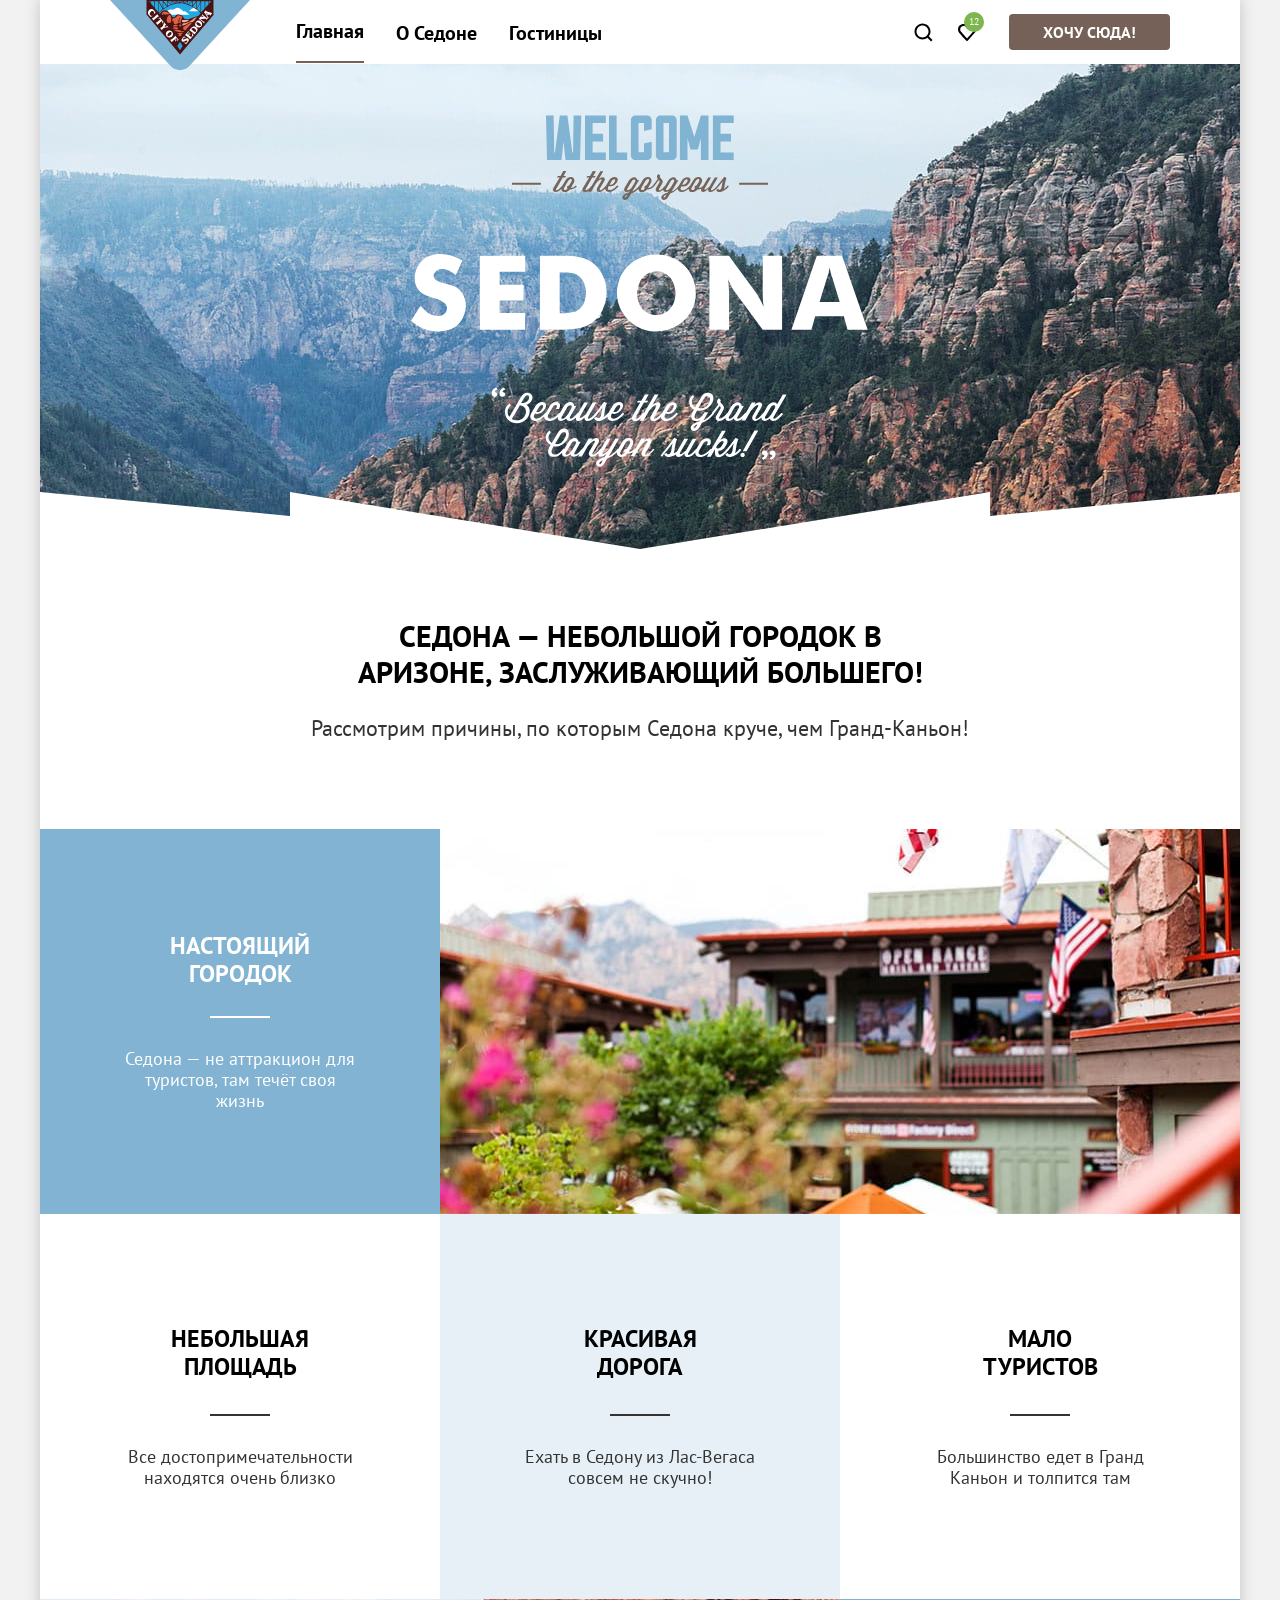
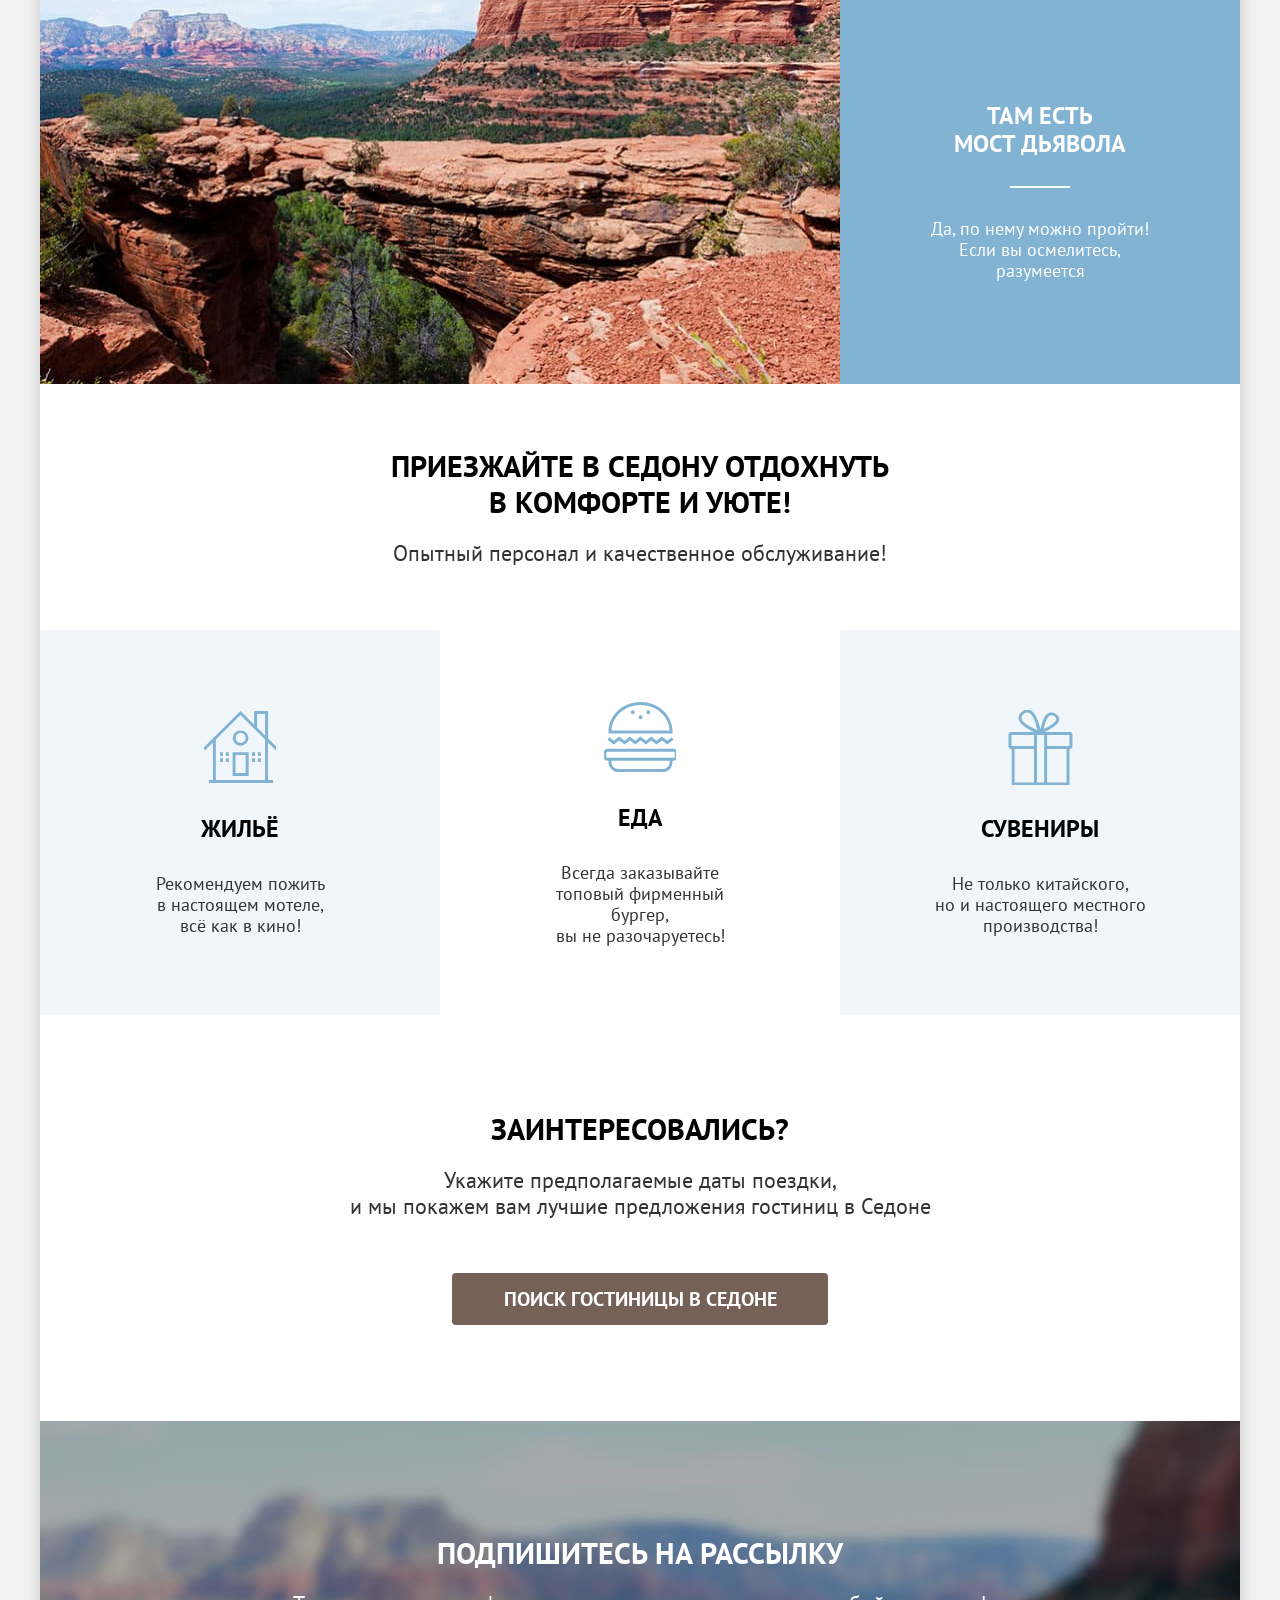
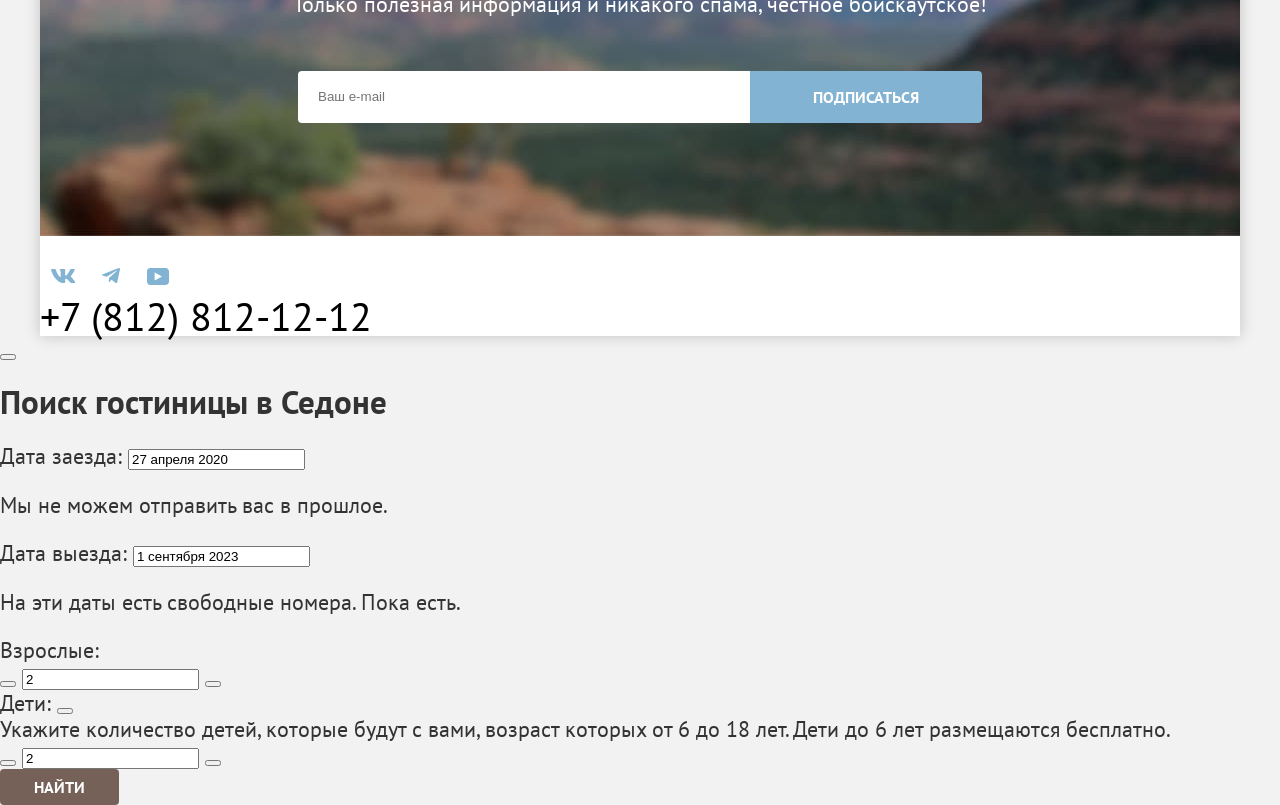
==== index.html @ 6a8c47d1 "Add files via upload Добавляет модалку" ====
<!DOCTYPE html>
<html lang="ru">

  <head>
    <meta charset="utf-8">
    <title>HTML Academy: Седона -главная страница</title>
    <link rel="stylesheet" href="styles/styles.css">
    <link rel="icon" href="favicon.ico" sizes="32x32">
  </head>

  <body>
    <div class="container">
      <header class="header" data-test="header">
        <a class="logo-link" href="index.html" aria-current="page">
          <img class="logo" src="images/svg/logotypes/sedona-logo.svg" width="140" height="70" alt="Логотип Седоны">
        </a>
        <nav class="navigation">
          <ul class="navigation-list">
            <li class="navigation-item">
              <a class="navigation-link navigation-link-current" href="index.html" aria-current="page">Главная</a>
            </li>
            <li class="navigation-item">
              <a class="navigation-link" href="about.html">О Седоне</a>
            </li>
            <li class="navigation-item">
              <a class="navigation-link" href="catalog.html">Гостиницы</a>
            </li>
          </ul>
          <ul class="navigation-user-list">
            <li class="navigation-user-item">
              <a class="navigation-user-link navigation-user-link-search" href="#">
                <span class="visually-hidden">Поиск</span>
              </a>
            </li>
            <li class="navigation-user-item">
              <a class="navigation-user-link navigation-user-link-count" href="#">
                <span class="visually-hidden">Отелей в избранном:</span>
                <span class="count">12</span>
              </a>
            </li>
            <li class="navigation-user-item">
              <a class="button" href="#">Хочу сюда!</a>
            </li>
          </ul>
        </nav>
      </header>
      <main class="main-container" data-test="main">
        <section class="hero" data-test="hero">
          <h1 class="visually-hidden">Седона</h1>
          <img class="hero-banner" src="images/svg/hero/hero-welcome-group.svg" width="458" height="352"
            alt="Welcome to the gorgeous Sedona, because the Grand Canyon sucks!">
        </section>
        <section class="advantages">
          <h2 class="section-title advantages-title">Седона — небольшой городок в Аризоне, заслуживающий большего!</h2>
          <p class="section-description advantages-description">Рассмотрим причины, по которым Седона круче, чем Гранд-Каньон!</p>
          <ul class="advantages-list">
            <li class="advantages-item">
              <div class="card card-img">
                <h3 class="card-title">Настоящий городок</h3>
                <p class="card-description">Седона — не аттракцион для туристов, там течёт своя жизнь</p>
              </div>
              <img class="advantages-image" src="images/advantages/real-city.jpg" width="800" height="385"
                alt="Улица Седоны">
            </li>
            <li class="advantages-item">
              <div class="card card-light">
                <h3 class="card-title card-title-middle">Небольшая площадь</h3>
                <p class="card-description">Все достопримечательности находятся очень близко</p>
              </div>
            </li>
            <li class="advantages-item">
              <div class="card card-light">
                <h3 class="card-title card-title-middle">Красивая дорога</h3>
                <p class="card-description">Ехать в Седону из Лас-Вегаса совсем не скучно!</p>
              </div>
            </li>
            <li class="advantages-item">
              <div class="card card-light">
                <h3 class="card-title card-title-middle">Мало туристов</h3>
                <p class="card-description">Большинство едет в Гранд Каньон и толпится там</p>
              </div>
            </li>
            <li class="advantages-item">
              <!-- <img src="images/advantages/bridge.jpg" width="800" height="385" alt="Мост"> -->
              <div class="card card-img card-last">
                <h3 class="card-title">Там есть <br>мост дьявола</h3>
                <p class="card-description">Да, по нему можно пройти! Если вы осмелитесь, разумеется</p>
              </div>
              <img src="images/advantages/bridge.jpg" width="800" height="385" alt="Мост">
            </li>
          </ul>
        </section>
        <section class="services">
          <h2 class="section-title services-title">Приезжайте в Седону отдохнуть
            в комфорте и уюте!</h2>
          <p class="section-description services-description">Опытный персонал и качественное обслуживание!</p>
          <ul class="services-list">
            <li class="services-item">
              <div class="card card-light card-services">
                <span class="card-image-services card-image-services-housing"></span>
                <h3 class="card-title card-title-services">Жильё</h3>
                <p class="card-description card-description-services">Рекомендуем пожить
                  в настоящем мотеле,
                  всё как в кино!</p>
              </div>
            </li>
            <li class="services-item">
              <div class="card card-light card-services">
                <span class="card-image-services card-image-services-food"></span>
                <h3 class="card-title card-title-services">Еда</h3>
                <p class="card-description card-description-services">Всегда заказывайте
                  топовый фирменный бургер,
                  вы не разочаруетесь!</p>
              </div>
            </li>
            <li class="services-item">
              <div class="card card-light card-services">
                <span class="card-image-services card-image-services-souvenirs"></span>
                <h3 class="card-title card-title-services">Сувениры</h3>
                <p class="card-description card-description-services">Не только китайского,
                  но и настоящего местного
                  производства!</p>
              </div>
            </li>
          </ul>
        </section>
        <section class="booking">
          <h2 class="section-title booking-title">Заинтересовались?</h2>
          <p class="section-description booking-description">Укажите предполагаемые даты поездки,
            и мы покажем вам лучшие предложения гостиниц в Седоне</p>
          <button class="button button-booking" type="button">Поиск гостиницы в Седоне</button>

        </section>
        <section class="subscription">
          <h2 class="section-title subscription-title">Подпишитесь на рассылку</h2>
          <p class="section-description subscription-description">Только полезная информация и никакого спама, честное бойскаутское!</p>
          <form class="subscription-form" action="https://echo.htmlacademy.ru/" method="post">
            <label for="subscription-email" class="visually-hidden">Ваш e-mail</label>
            <input class="subscription-email" type="email" placeholder="Ваш e-mail" id="subscription-email" name="subscription-email" required>
            <button class="button button-subscription" type="submit">Подписаться</button>
          </form>
        </section>
      </main>
      <footer class="footer" data-test="footer">
          <h2 class="visually-hidden">Социальные сети, телефон и ссылка на разработчика сайта</h2>
          <ul class="footer-info-list">
            <li class="footer-info-item">
              <a class="social-link social-link-vk" href="https://vk.com/htmlacademy">
                <span class="visually-hidden">Группа Vkontakte</span>
              </a>
            </li>
            <li class="footer-info-item">
              <a class="social-link social-link-telegram" href="https://t.me/htmlacademy">
                <span class="visually-hidden">Telegram-канал</span>
              </a>
            </li>
            <li class="footer-info-item">
              <a class="social-link social-link-youtube" href="https://www.youtube.com/user/htmlacademyru">
                <span class="visually-hidden">Youtube-канал</span>
              </a>
            </li>
          </ul>
          <div class="footer-info-contacts">
          <a class="footer-info-phone" href="tel:+78128121212">+7 (812) 812-12-12</a>
          <span class="visually-hidden">Телефон для бронирования</span>
          </div>
          <a class="dev-link" href="https://htmlacademy.ru/intensive/htmlcss">
            <span class="visually-hidden">Логотип разработчика сайта -htmlacademy</span>
          </a>
      </footer>
    </div>
    <div class="modal-container modal-container-close">
      <div class="modal modal-auth">
        <button class="modal-close-button">
          <span class="visually-hidden">Закрыть</span>
        </button>
        <section class="modal-content">
          <h2 class="modal-title">Поиск гостиницы в Седоне</h2>
          <form class="search-form" action="https://echo.htmlacademy.ru/" method="post">
            <div class="field-item">
              <label class="form-label" for="check-in-date">Дата заезда:</label>
              <input id="check-in-date" class="date-input" type="text" name="check-in-date" value="27 апреля 2020"
                placeholder="Укажите дату" required>
              <p class="form-message form-message-error">Мы не можем отправить вас в прошлое.</p>
            </div>
            <div class="field-item">
              <label class="form-label" for="check-out-date">Дата выезда:</label>
              <input id="check-out-date" class="input date-input" type="text" name="check-out-date"
                value="1 сентября 2023" placeholder="Укажите дату" required>
              <p class="form-message">На эти даты есть свободные номера. Пока есть.</p>
            </div>
            <div class="field-item">
              <label class="form-label" for="adult">Взрослые:</label>
              <div class="counter">
                <button class="counter-button counter-button-minus" type="button">
                  <span class="visually-hidden">Уменьшить количество</span>
                </button>
                <input id="adult" class="input modal-number" type="number" name="adult" value="2">
                <button class="counter-button counter-button-plus" type="button">
                  <span class="visually-hidden">Увеличить количество</span>
                </button>
              </div>
            </div>
            <div class="field-item">
              <div class="tooltip-wrapper">
                <label class="form-label" for="children">Дети:</label>
                <button class="info-button" type="button" aria-labelledby="tooltip-label-date">
                  <span class="visually-hidden">Посмотреть дополнительную информацию</span>
                </button>
                <div class="tooltip" role="tooltip" id="tooltip-label-date">Укажите количество детей, которые будут
                  с&nbsp;вами, возраст которых от&nbsp;6&nbsp;до&nbsp;18&nbsp;лет. Дети до&nbsp;6&nbsp;лет размещаются
                  бесплатно.
                </div>
              </div>
              <div class="counter">
                <button class="counter-button counter-button-minus" type="button">
                  <span class="visually-hidden">Уменьшить количество</span>
                </button>
                <input id="children" class="input modal-number" type="number" name="children" value="2">
                <button class="counter-button counter-button-plus" type="button">
                  <span class="visually-hidden">Увеличить количество</span>
                </button>
              </div>
            </div>
            <button class="button modal-button" type="submit">Найти</button>
          </form>
        </section>
      </div>
    </div>
  </body>
</html>
---- styles/styles.css ----
/* Шрифты */
@font-face {
  font-family: "PTSans";
  src: url("../fonts/ptsans-400.woff2") format("woff2");
  font-weight: 400;
  font-style: normal;
  font-display: swap;
}

@font-face {
  font-family: "PTSans";
  src: url("../fonts/ptsans-700.woff2") format("woff2");
  font-weight: 700;
  font-style: normal;
  font-display: swap;
}

/* Кастомные переменные */

:root {

  /* Шрифты*/

  --font-family-basic: "PTSans", "Arial", sans-serif;

  /* Фоны */

  --body-bg-color: #f2f2f2;
  --basic-bg-color: #FFFFFF;
  --bg-color-first: #82B3D3;
  --bg-color-second: #83B3D333;
  --bg-color-third: #83B3D31F;
  --bg-color-fourth: #7DB54F;
  --bg-color-images: #021a1a8a;
  --bg-color-social-hover: #68A2CA;
  --bg-color-social-active: #68A2CA4D;
  --bg-color-html-academy-active: #7561574D;
  --bg-color-hover-one: #68A2CA;
  --bg-color-hover-two:  #6C9E42;



  /*Кнопки*/

  --btn-bg-one: #756157;
  --btn-bg-hover-one: #615048;


  /*Цвета текстов*/

  --text-color-middle: #333333;
  --text-color-dark: #000000;
  --text-color-light: #FFFFFF;
  --text-color-error: #FF5757;
  --text-color-active: #FFFFFF4D;
  --text-color-disabled: #0000004D;


  /*Teнь*/

  --shadow-color: #00000033;

  /*Рамки*/

  --border-color:  #E5E5E5;
  --border-bottom-color: #E6E6E6;
  --outline-one: #83B3D3;
  --outline-two:  #68A2CA;

  /*Линии*/

  --bottom-line-nav: #756257;
}

html {
  height: 100%;
}

body {
  margin: 0;
  height: 100%;
  font-family: var(--font-family-basic);
  font-size: 22px;
  line-height: 26px;
  background-color: var(--body-bg-color);
  color: var(--text-color-middle);}

  img {
    display: block;
    height: auto;
    max-width: 100%;
    object-fit: contain;
  }

.container {
  display: flex;
  flex-direction: column;
  min-height: 100vh;
  width: 1200px;
  margin: 0 auto;
  background-color: var(--basic-bg-color);
  box-shadow: 0 0 15px 0 var(--shadow-color);
}

.main-container {
  flex-grow: 1;
}

.logo-link {
  text-decoration: none;
  color: inherit;
  font-family: inherit;
  margin-bottom: -8px;
}

.logo {
  display: block;
  height: auto;
  max-width: 100%;
  object-fit: cover;
}

.visually-hidden {
  position: fixed;
  transform: scale(0);
}

.header {
  margin: 0;
  padding: 0 70px;
  min-height: 64px;
  display: flex;
  gap: 30px;
  position: relative;
  z-index: 1;
}

.navigation {
  display: flex;
  flex-grow: 1;
  gap: 30px;
}

.navigation-list {
  display: flex;
  flex-wrap: wrap;
  margin: 0 auto 0 0;
  padding: 0;
  list-style: none;
}

.navigation-item {
  margin: 0;
  padding: 19px 16px;
}

.navigation-link {
  color: var(--text-color-dark);
  font-weight: 700;
  font-size: 20px;
  line-height: 24px;
  text-decoration: none;
  transition: opacity 0.3s ease;
}

.navigation-link:hover,
.navigation-link:focus-visible {
  opacity: 50%;
}

.navigation-link-current {
  position: relative;
  display: block;
}

.navigation-link-current::after {
  content: "";
  position: absolute;
  bottom: -20px;
  left: 0;
  width: 100%;
  height: 2px;
  background-color: var(--bottom-line-nav);
}

.button {
  color: var(--text-color-light);
  background-color: var(--btn-bg-one);
  font-family: inherit;
  font-weight: 700;
  font-size: 16px;
  line-height: 20px;
  text-transform: uppercase;
  text-decoration: none;
  display: inline-block;
  padding: 8px 34px;
  border: none;
  border-radius: 4px;
  cursor: pointer;
  transition: background-color 0.3s ease;
}

.button:hover {
  background-color: var(--btn-bg-hover-one);
}

.button:focus-visible {
  background-color: var(--btn-bg-hover-one);
  outline-color: var(--outline-one);
}

.button:active {
  color:var(--text-color-active);
}

.navigation-user-list {
  display: flex;
  align-items: center;
  margin: 0;
  padding: 0;
  list-style: none;
}

.navigation-user-item {
  display: flex;
  width: auto;
}

.navigation-user-link {
  display: inline-block;
  width: 44px;
  height: 64px;
  text-decoration: none;
  position: relative;
  cursor: pointer;
  transition: opacity 0.3s ease;
}

.count {
  display: block;
  background-color: var(--bg-color-fourth);
  width: auto;
  height: 20px;
  color: var(--text-color-light);
  position: absolute;
  top: 12px;
  right: 5px;
  border-radius: 50%;
  box-sizing: border-box;
  padding: 5px;
  font-family: var(--font-family-basic);
  font-weight: 400;
  font-size: 10px;
  line-height: 10px;
  text-align: center;
}

.navigation-user-item:nth-child(1) {
  background-image: url("../images/svg/header-icons/icon-search.svg");
  background-repeat: no-repeat;
  background-position: center;
}

.navigation-user-item:nth-child(2) {
  background-image: url("../images/svg/header-icons/icon-heart.svg");
  background-repeat: no-repeat;
  background-position: center;
  margin-right: 20px;
}

.hero {
  background-image: url("../images/svg/hero/hero-devider.svg"),
    url("../images/background/hero-background.jpg");
  background-color: var(--bg-color-images);
  background-position: bottom, top;
  background-repeat: no-repeat;
  background-size: 100% auto, cover;
  padding: 51px 70px 82px;
  display: flex;
  flex-direction: column;
  align-items: center;
  margin: 0 0 69px;
}

.advantages {
  display: flex;
  flex-direction: column;
  justify-content: center;
  margin: 0 0 64px 0;
}

.section-title {
  font-family: var(--font-family-basic);
  font-weight: 700;
  font-size: 30px;
  line-height: 36px;
  display: flex;
  text-align: center;
  margin: 0 auto;
  max-width: 620px;
  text-transform: uppercase;
  color: var(--text-color-dark);
  white-space: pre-line;
}

.advantages-title {
  margin-bottom: 25px;
}

.section-description {
  font-family: var(--font-family-basic);
  font-weight: 400;
  font-size: 22px;
  line-height: 26px;
  display: flex;
  text-align: center;
  margin: 0 auto;
  padding: 0;
  color: var(--text-color-middle);
  white-space: pre-line;
}

.advantages-description {
  margin-bottom: 88px;
}

.advantages-list {
  display: grid;
  grid-template-columns: repeat(3, 1fr);
  padding: 0;
  margin: 0;
}

.advantages-item {
  display: flex;
  background-color: var(--bg-color-first);
}

.advantages-image {
  margin-left: auto;
}

.advantages-item:nth-child(1),
.advantages-item:nth-child(5) {
  grid-column: span 3;
}

.advantages-item:nth-child(2),
.advantages-item:nth-child(4) {
  background-color: transparent;
}

.advantages-item:nth-child(3) {
  background-color: var(--bg-color-second);
}

.card {
  color: var(--text-color-light);
  width: 340px;
  min-height: 325px;
  padding: 30px;
  display: flex;
  flex-direction: column;
  justify-content: center;
  align-items: center;
}

.card-img {
  min-height: auto;
}

.card-last {
  order: 1;
}

.card-light h3 {
  color: var(--text-color-dark);
  white-space: pre-line;
}

.card-light p {
  color: var(--text-color-middle);
  font-weight: 400;
  font-size: 18px;
  line-height: 21px;
  white-space: pre-line;
}

.card-title {
  margin: 0;
  padding: 30px 0 30px 0;
  width: 175px;
  position: relative;
  font-weight: 700;
  font-size: 24px;
  line-height: 28px;
  text-align: center;
  text-transform: uppercase;
  display: inline-block;
  white-space: pre-line;
}

.card-title::after {
  content: '';
  position: absolute;
  left: 50%;
  bottom: 0;
  width: 60px;
  height: 2px;
  background-color: var(--text-color-light);
  transform: translateX(-50%)
}

.card-title-middle {
  padding: 50px 0 35px 0;
}

.card-title-middle::after {
  background-color: var(--text-color-middle);
}

.card-title-services {
  margin: 0 0 30px 0;
  min-height: 28px;
  position: relative;
}

.card-services {
  gap: 30px;
  /* width: auto; */
  /* padding: 81px; */
}

.card-title-services::after {
  background-color: transparent;
}

.card-image-services {
  display: block;
  width: 72px;
  height: 75px;
  background-position: center;
  background-repeat: no-repeat;
}

.card-image-services-housing {
  background-image: url("../images/svg/servises-icons/servises-icon-housing.svg");
}

.card-image-services-food {
  background-image: url("../images/svg/servises-icons/servises-icon-food.svg");
}

.card-image-services-souvenirs {
  background-image: url("../images/svg/servises-icons/servises-icon-souvenirs.svg");
}

.card-description {
  margin: 0;
  padding: 30px 55px;
  min-height: 63px;
  font-weight: 400;
  font-size: 18px;
  line-height: 21px;
  text-align: center;
  white-space: pre-line;
}

.card-description-services {
  width: 230px;
  padding: 0;
}

.services {
  margin: 0;
  display: flex;
  flex-direction: column;
  justify-content: center;
  align-items: center;
}

.services-list {
  margin: 0;
  padding: 0;
  display: grid;
  grid-template-columns: repeat(3, 1fr);
  width: 100%;
}

.services-item {
  background-color: var(--bg-color-third);
  display: flex;
  justify-content: center;
  align-items: center;
  min-height: 385px;
}

.services-item:nth-child(2n) {
  background-color: transparent;
}

.services-item:nth-child(2n+1) {
  background-color: var(--bg-color-third);
}

.card-title-services {
  padding: 0;
  margin: 0;
}

.services-title {
  margin-bottom: 20px;
}

.services-description {
  margin-bottom: 64px;
}

.booking {
  margin: 0;
  padding: 96px;
  display: flex;
  flex-direction: column;
  justify-content: center;
  align-items: center;
}

.booking-title {
  margin-bottom: 20px;
}

.booking-description {
  margin-bottom: 54px;
}

.button-booking {
  width: 376px;
  height: 52px;
  font-size: 20px;
  line-height: 36px;
}

.subscription {
  background-image: url("../images/background/subscribe-background.jpg");
  background-color: var(--bg-color-images);
  background-position: center;
  background-repeat: no-repeat;
  background-size: cover;
  margin: 0 0 20px 0;
  height: 415px;
  display: flex;
  flex-direction: column;
  justify-content: center;
  align-items: center;
}

.subscription-title {
  margin-bottom: 20px;
  color: var(--text-color-light);
}

.subscription-description {
  margin-bottom: 54px;
  color: var(--text-color-light);
}

.subscription-form {
  display: grid;
  width: 684px;
  grid-template-columns: 1fr 232px;
}

.subscription-form input {
  width: 100%;
  padding: 14px 20px;
  border-radius:  4px 0 0 4px;
  border: none;
}

.button-subscription {
  background-color: var(--bg-color-first);
  width: 232px;
  height: 52px;
  margin-left: auto;
  border: none;
  border-radius:  0 4px 4px 0;
  outline: none;
}

.button-subscription:hover,
.button-subscription:focus-visible {
  background-color: var(--bg-color-hover-one);
}

.button-subscription:active {
  background-color: var(--bg-color-first);
}

.mail-input {
  border: none;
}

.button-mail {
  height: auto;
  border-radius: 0 4px 4px 0;
}

.footer-info {
  display: grid;
  grid-template-columns: repeat(3, 1fr);
  padding: 27px 70px 30px;
}

.footer-info-phone {
  font-family: var(--font-family-basic);
  font-weight: 400;
  font-size: 40px;
  line-height: 40px;
  text-align: end;
  text-transform: uppercase;
  color: var(--text-color-dark);
  text-decoration: none;
  transition: color 0.3s ease;
}

.footer-info-phone:hover {
  color: var(--btn-bg-one);
}

.footer-info-phone:focus-visible {
  color: var(--btn-bg-one);
}

.footer-info-phone:active {
  color: var(--bg-color-social-active);
}

.footer-info-list {
  margin: 0;
  padding: 0;
  list-style: none;
  display: flex;
}

.social-link {
  display: block;
  width: 47px;
  height: 40px;
  mask-position: center;
  mask-repeat: no-repeat;
  background: var(--bg-color-first);
  transition: background-color 0.3s ease;
}

.social-link:hover {
  background-color: var(--bg-color-social-hover);
}

.social-link:focus-visible {
  background-color: var(--bg-color-social-hover);
}

.social-link:active {
  background-color:  var(--bg-color-social-active);
}

.social-link-vk {
  mask-image: url("../images/svg/social-icons/social-vk.svg");
}

.social-link-telegram {
  mask-image: url("../images/svg/social-icons/social-telegram.svg");
}

.social-link-youtube {
  mask-image: url("../images/svg/social-icons/social-youtube.svg");
}

.htmlacademy-link {
  display: block;
  width: 115px;
  height: 33px;
  margin-left: auto;
  mask-image: url("../images/svg/logotypes/htmlacademy-logo.svg");
  mask-position: center;
  mask-repeat: no-repeat;
  background: var(--text-color-dark);
  transition: background-color 0.3s ease;
}

.htmlacademy-link:hover {
  background-color: var(--btn-bg-one);
}

.htmlacademy-link:focus-visible {
  background-color: var(--btn-bg-one);
}

.htmlacademy-link:active {
  background-color: var(--bg-color-html-academy-active);
}

/*---------------------Catalog----------------------------------------*/

.catalog-hero {
  background-image: url("../images/background/filter.jpg");
  background-color: var(--bg-color-images);
  color: var(--text-color-light);
  padding: 35px 70px 50px;
  margin: 0;
  align-items: start;
}

.catalog-hero-title {
  font-family: var(--font-family-basic);
  font-weight: 700;
  font-size: 60px;
  line-height: 78px;
  margin: 0 0 8px 0;
  padding: 0;
  white-space: pre-line;
}

.hero-navigation {
  margin-bottom: 40px;
  padding: 0;
}

.hero-breadcrumbs {
  margin: 0;
  padding: 0;
  list-style: none;
  display: flex;
  gap: 10px;
}

.hero-breadcrumbs-item {
  position: relative;
  padding-left: 8px;

}

.hero-breadcrumbs-link {
  font-weight: 400;
  font-size: 16px;
  line-height: 21px;
  display: block;
  width: 23px;
  height: 25px;
  background-image: url(../images/svg/home.svg);
  background-repeat: no-repeat;
  background-size: 13px 15px;
  background-position: center;
  margin: 0 15px 0 -5px;
  position: relative;
  transition: color 0.3s ease;
}

.hero-breadcrumbs-link:hover{
  color: var(--text-color-active);
}

.hero-breadcrumbs-link:focus-visible{
  outline: none;
}

.hero-breadcrumbs-link:active{
  color: var(--text-color-active);
}



.hero-breadcrumbs-link-active {
  background-image: none;
  width: auto;
  display: inline-block;
  vertical-align: bottom;
  cursor: pointer;
}


.hero-breadcrumbs-item:not(:last-child) {

  &::after {
    content: url("../images/svg/breadcrumbs.svg");
    display: block;
    background-repeat: no-repeat;
    background-size: 8px 20px;
    background-position: center;
    cursor: pointer;
    position: absolute;
    top: 2px;
    left: 34px;
    width: 24px;
  }
}

.hero-filter-form {
  display: flex;
  flex-wrap: wrap;
  gap: 70px;
}

.hero-filter-group {
  border: none;
  margin: 0;
  padding: 0;
}

.hero-filter-group-range {
  margin-left: auto;
  display: flex;
}

.hero-filter-group legend {
  font-weight: 700;
  font-size: 20px;
  line-height: 24px;
}

.hero-filter-title {
  margin-bottom: 32px;
}

.hero-infrastructure-list,
.hero-housing-list {
  margin: 0;
  padding: 0;
  list-style-type: none;
  display: flex;
  flex-direction: column;
  gap: 16px;
}

.control {
  font-family: var(--font-family-basic);
  font-weight: 400;
  font-size: 18px;
  line-height: 23px;
}



.search-result {
  padding: 50px 70px 60px;
  width: 100%;
  box-sizing: border-box;
}

.search-wrapper {
  display: flex;
  justify-content: space-between;
  margin-bottom: 40px;
}

.field {
  display: inline-block;
  padding: 12px 20px;
  height: 22px;
  width: 143px;
  font-family: var(--font-family-basic);
  color: var(--text-color-dark);
  font-weight: 700;
  font-size: 18px;
  line-height: 24px;
}

.search-result-title {
  font-weight: 700;
  font-size: 30px;
  line-height: 36px;
  margin: 0;
  padding: 0;
  text-transform: uppercase;
  white-space: pre-line;
}

.custom-select-wrapper {
  position: relative;
  width: 292px;
  font-family: inherit;
}

.custom-select {
  font-family: inherit;
  font-weight: 400;
  font-size: 18px;
  line-height: 21px;
  color: var(--text-color-middle);
  display: block;
  width: 292px;
  height: 49px;
  padding: 14px 20px;
  border: 2px solid var(--border-color);
  border-radius: 4px;
  appearance: none;
  cursor: pointer;
  transition: border-color 0.3s ease;
}

.custom-select:hover{
  border-color: var(--outline-two);
}

.custom-select:focus-visible{
  border-color: var(--outline-two);
  outline: none;
}

.custom-select:disabled{
  border-color:  var(--bg-color-disabled);
  color: var(--bg-color-disabled);
}

.custom-select-wrapper::after {
  content: "";
  position: absolute;
  right: 14px;
  top: 50%;
  transform: translateY(-50%);
  background-image: url("../images/svg/select-icons/select-hotels.svg");
  background-repeat: no-repeat;
  background-size: contain;
  background-position: center;
  width: 12px;
  height: 7px;
  pointer-events: none;
}

.view-change-list {
  margin: 0;
  padding: 0;
  list-style-type: none;
  display: flex;
  gap: 8px;
}

.view {
  display: block;
  width: 48px;
  height: 48px;
  border-radius: 4px;
  background-position: center;
  background-repeat: no-repeat;
  border: 2px solid var(--border-color);
}

.view-active {
  border: 2px solid var(--text-color-dark);
}

.view-tile {
  background-image: url("../images/svg/view-icons/view-icon-tile.svg");
}

.view-description {
  background-image: url("../images/svg/view-icons/view-icon-rating.svg");
}

.view-list {
  background-image: url("../images/svg/view-icons/view-icon-list.svg");
}

.button-wrapper {
  display: flex;
  padding-top: 56px;
  flex-direction: column;
  gap: 32px;
}

.button-apply {
  background-color: var(--bg-color-first);
  transition: background-color 0.3s ease;
}

.button-apply:hover {
  background-color:var(--bg-color-hover-one);
}

.button-apply:focus-visible {
  background-color:var(--bg-color-hover-one);
}

.button-apply:active {
  background-color: var(--bg-color-first);
  color: var(--text-color-active);
}

.button-reset {
  background-color: transparent;
  transition: color 0.3s ease;
}

.button-reset:hover{
  color: var(--text-color-active);
  background-color: transparent;
}

.button-reset:focus-visible{
  color: var(--text-color-active);
  background-color: transparent;
  outline: none;
  border: 1px solid var(--outline-one);
}

.button-reset:active{
  color: var(--text-color-active);
}


.card-image {
  background-color: var(--bg-color-images);
}

.select-control option {
  font-family: inherit;
  font-weight: 400;
  font-size: 18px;
  line-height: 21px;
  color: var(--text-color-middle);
}

.hotel-list {
  list-style: none;
  padding: 0 0 40px 0;
  margin: 0 0 40px 0;
  border-bottom: 1px solid var(--border-bottom-color);
  display: grid;
  grid-template-columns: repeat(3, 1fr);
  gap: 20px;
  max-width: 1060px;     /* ограничение по ширине */
  margin-left: auto;     /* центрируем, если нужно */
  margin-right: auto;
}

.hotel-item {
  display: grid;
  padding: 20px;
  margin: 0;
  grid-template-columns: repeat(2, 1fr);
  grid-template-rows: auto 1fr;
  gap: 16px 20px;
  box-shadow: 0 0 0 1px var(--border-color);
  border-radius: 4px;
}

.hotel-link {
  text-decoration: none;
  grid-column: 1 / -1;
  display: block;
  line-height: 0;
  margin: 0;
  padding: 0;
  box-sizing: border-box;
}

.hotel-image {
  display: block;
  background-color: var(--bg-color-images);
  object-fit: contain;
}

.hotel-title-link {
  display: block;
  margin: 0;
  padding: 0;
  text-decoration: none;
  cursor: pointer;
  font-weight: 700;
  font-size: 24px;
  line-height: 28px;
  color: var(--text-color-dark);
  grid-column: 1 / -1;
}

.hotel-wrapper {
  display: flex;
  flex-direction: column;
 }

.button-more {
  text-decoration: none;
  padding: 8px;
  text-align: center;
  width: auto;
}

.button-favorite {
  background-color: var(--bg-color-first);
  padding: 8px;
  width: auto;
  transition: background-color 0.3s ease;
}

.button-favorite:hover {
  background-color:var(--bg-color-hover-one);
}

.button-favorite:focus-visible {
  background-color:var(--bg-color-hover-one);
  outline: none;
}

.button-favorite:active {
  background-color: var(--bg-color-first);
  color: var(--text-color-active);
}

.button-favorite-checked {
  background-color: var(--bg-color-fourth);
   transition: background-color 0.3s ease;
}

.button-favorite-checked:hover {
  background-color: var(--bg-color-hover-two);
}

.button-favorite-checked:focus-visible {
  background-color: var(--bg-color-hover-two);
  outline: none;
}

.hotel-title {
  margin: 0;
  padding: 0;
  font-weight: 700;
  font-size: 24px;
  line-height: 28px;
  white-space: pre-line;
}

.hotel-text {
  margin: 0;
  margin-top: auto;
  padding: 0;
  font-weight: 400;
  font-size: 18px;
  line-height: 21px;
  color: var(--text-color-middle);
  white-space: pre-line;
}

.hotel-text-price {
  margin: 0;
  margin-left: auto;
  margin-top: auto;
}

.stars {
  margin: 0;
  padding: 0;
  background-image: url("../images/svg/star.svg");
  background-repeat: repeat-x;
  background-position: center;
  position: relative;
  margin-left: -24px;

  &::before {
    content: "";
    position: absolute;
    width: 20px;
    height: 40px;
    background-color: #f0b3e0;
    z-index: 2;
    bottom: 0;
    left: 0;
  }

  &::after{
    content: "";
    position: absolute;
    width: 72px;
    height: 40px;
    background-color: #f0b3e0;
    z-index: 2;
    bottom: 0;
    right: 0;
  }
}

.stars-three {

  &::after {
    content: "";
    width: 90px;
  }
}

.stars-two {

  &::after {
    content: "";
    width: 108px;
  }
}

.rating {
  margin: 0;
  padding: 0;
  display: flex;
  justify-content: center;
  align-items: center;
  background-color: var(--body-bg-color);
  color: var(--text-color-middle);
  width: 140px;
  height: 37px;
  border-radius: 4px;
  font-weight: 400;
  font-size: 16px;
  line-height: 20px;
  text-transform: uppercase;
}

.pagination {
  margin: 0;
  padding: 0;
  list-style: none;
  display: flex;
  gap: 8px;
  flex-wrap: wrap;
}

.pagination-link {
  display: flex;
  justify-content: center;
  align-items: center;
  min-width: 60px;
  height: 60px;
  border-radius: 4px;
  background-color: var(--bg-color-first);
  color: var(--text-color-light);
  font-weight: 700;
  font-size: 20px;
  line-height: 36px;
  text-decoration: none;
  padding: 12px;
  box-sizing: border-box;
  transition: background-color 0.3s ease;
}

.pagination-link:hover{
  background-color: var(--bg-color-hover-one);
}

.pagination-link:focus-visible {
  background-color: var(--bg-color-hover-one);
  outline: none;
}

.pagination-link:active {
  color: var(--text-color-active);
}

.pagination-current:hover {
  background-color: var(--border-bottom-color);
}

.pagination-current:focus-visible {
  background-color: var(--border-bottom-color);
  outline: none;
}

.pagination-link-points {
  background-color: transparent;
}

.pagination-link-points:hover {
  background-color: transparent;
}

.pagination-link-points:focus-visible {
  background-color: transparent;
}

.pagination-current {
  background-color: var(--body-bg-color);
  color: var(--text-color-dark);
}

.pagination-link-points {
  color: var(--text-color-dark);
}

.subscription-hotels {
  background-image: none;
  background-color: transparent;
  color: var(--text-color-dark);
  margin: 0;
}

.subscription-hotels h2 {
  color: var(--text-color-dark);
  font-weight: 700;
  font-size: 30px;
  line-height: 36px;
  text-transform: uppercase;
  white-space: pre-line;
}

.subscription-hotels p {
  color: var(--text-color-middle);
  font-weight: 400;
  font-size: 22px;
  line-height: 26px;
  text-align: center;
  white-space: pre-line;
}

.mail-input {
  background-color: var(--body-bg-color);
  font-family: inherit;
}

.button-mail {
  background-color: var(--bg-color-first);
  font-family: inherit;
  transition: background-color 0.3s ease;
}

.button-mail:hover {
  background-color:var(--bg-color-hover-one);
}

.button-mail:focus-visible {
  background-color:var(--bg-color-hover-one);
  outline: none;
}

.button-mail:active {
  background-color: var(--bg-color-first);
  color: var(--text-color-active);
}
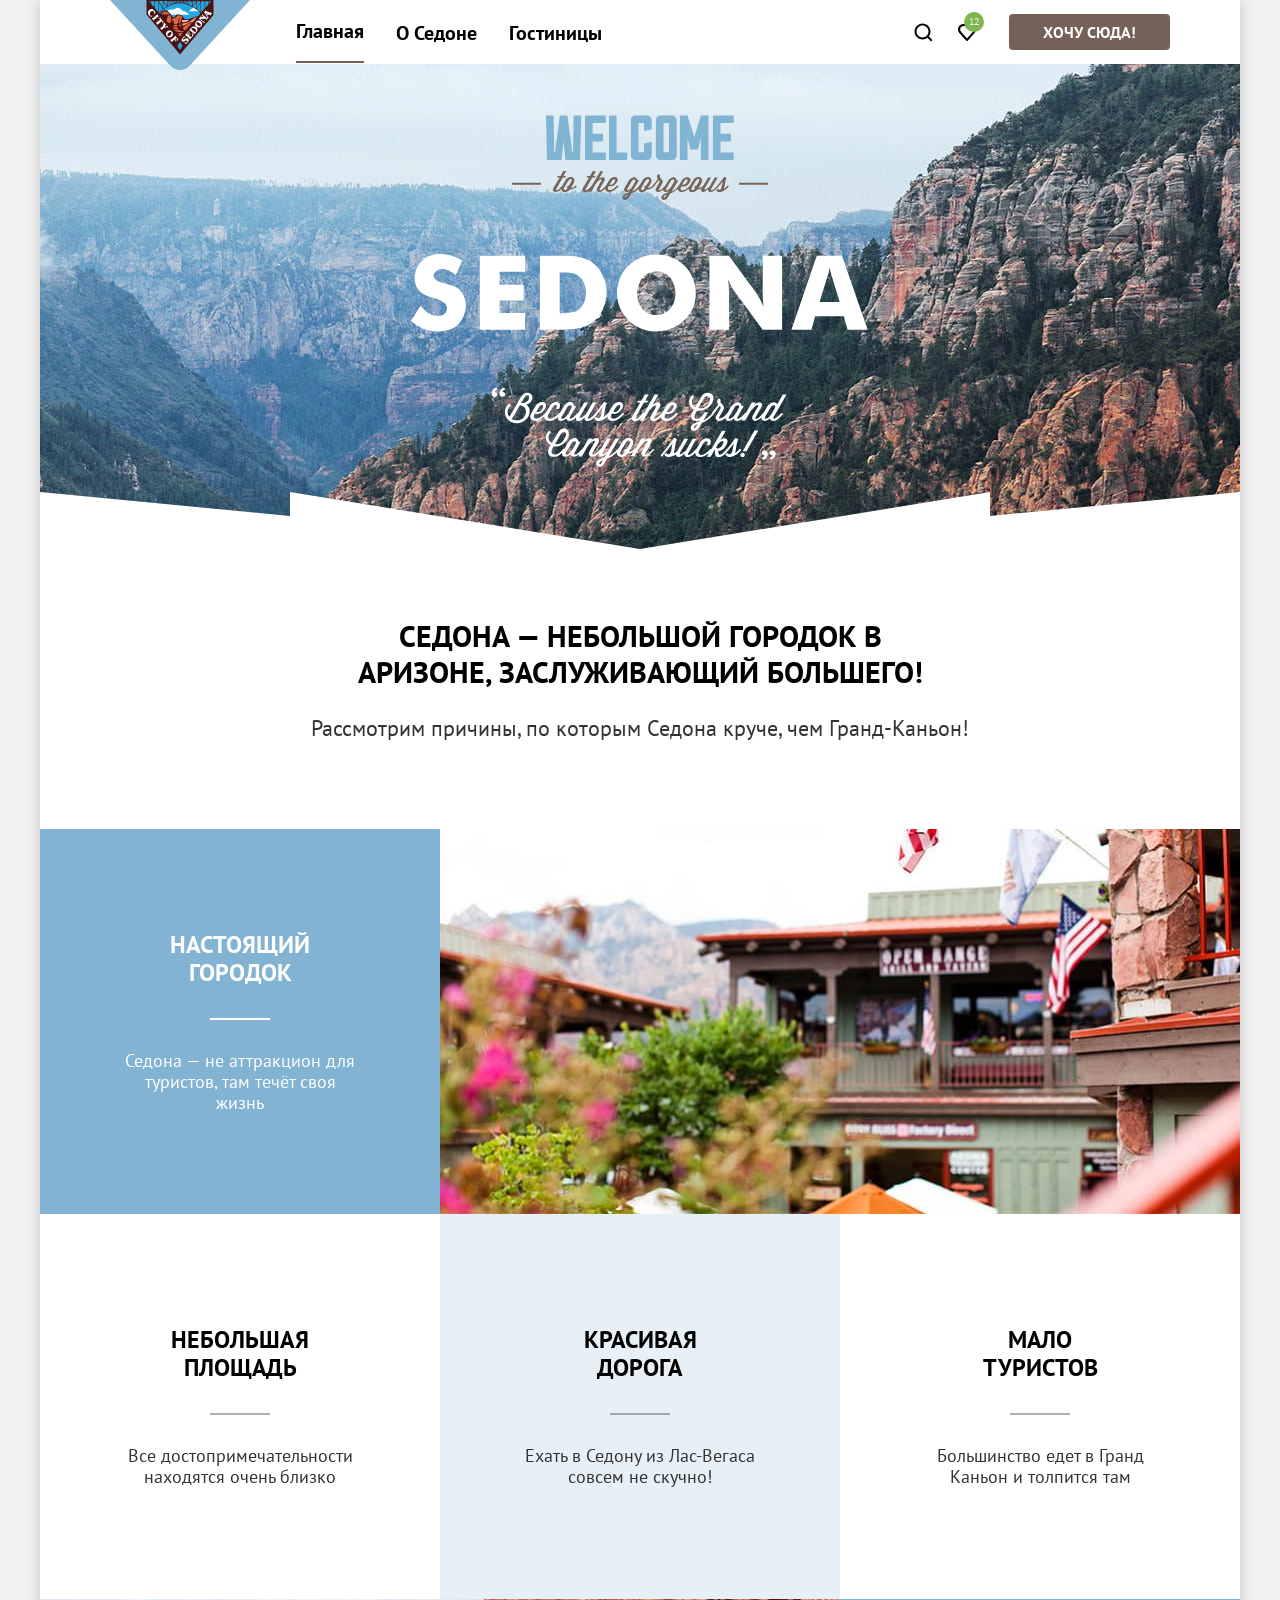
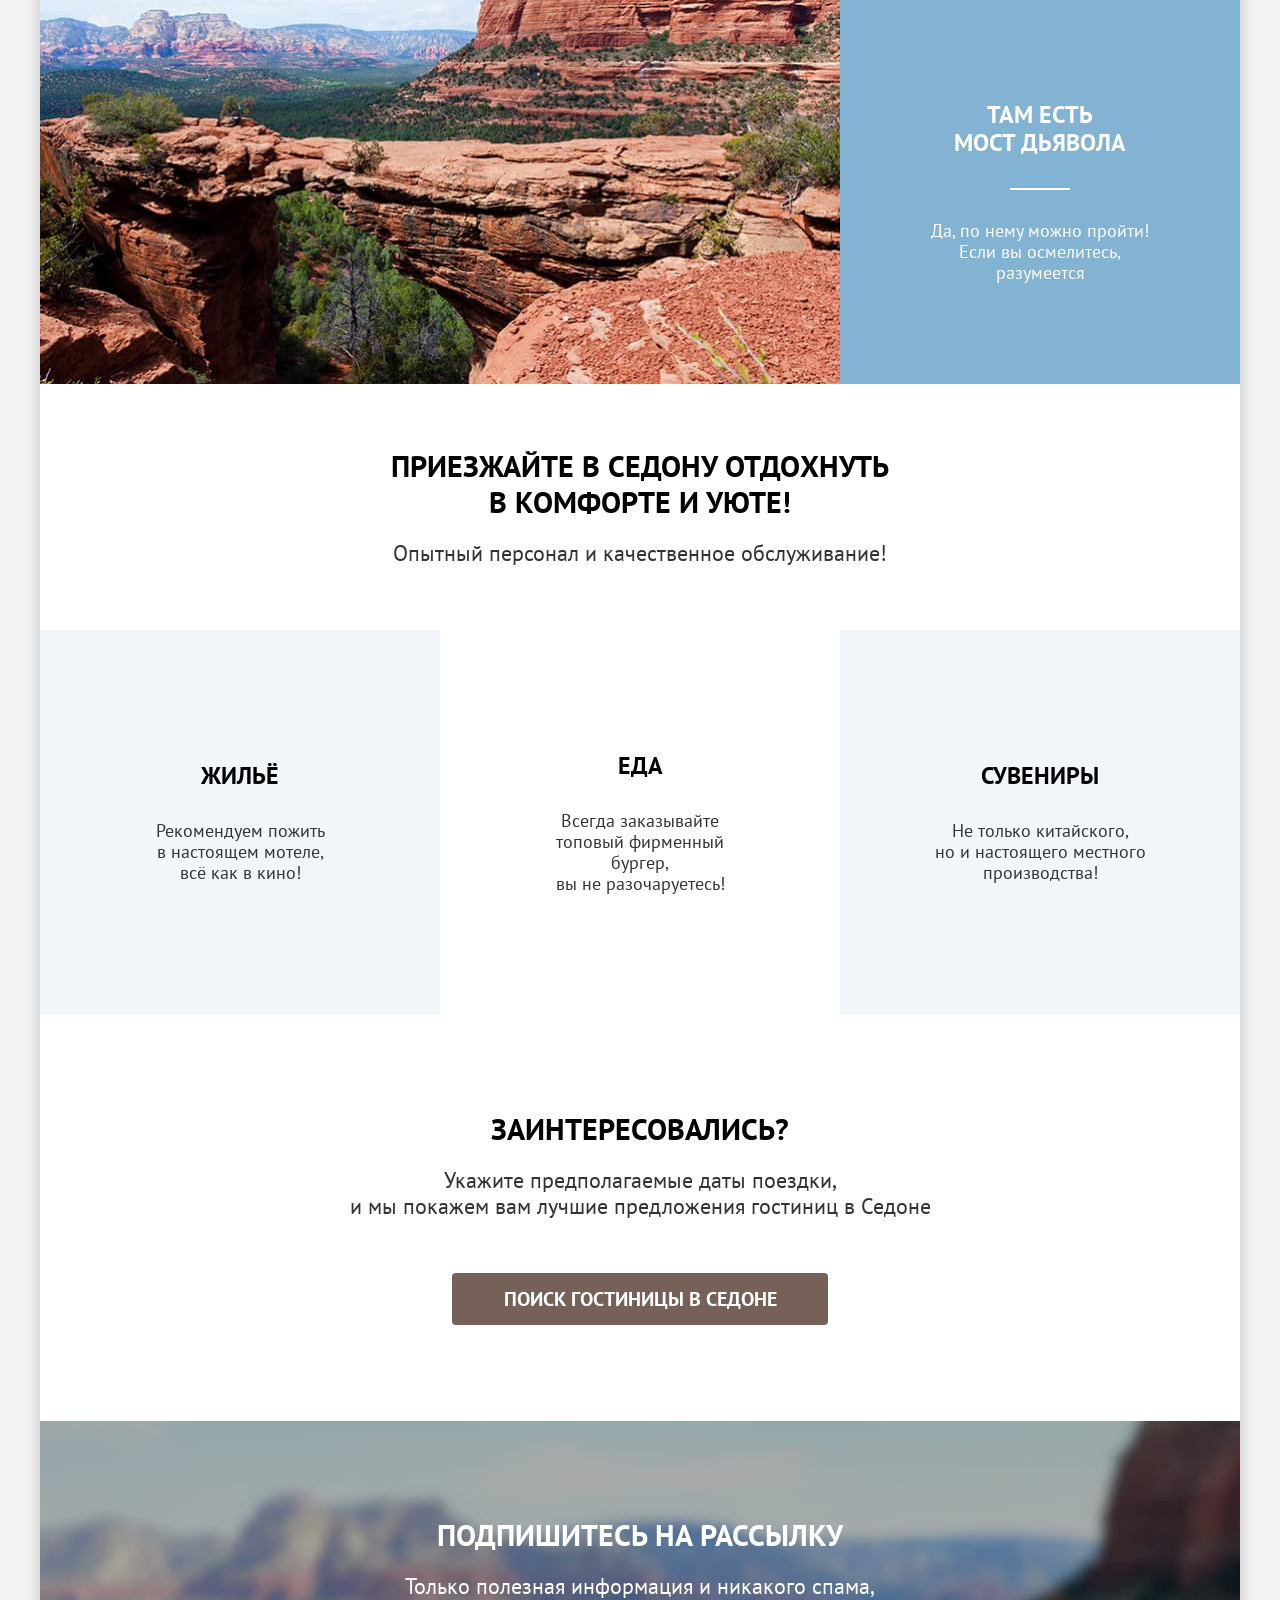
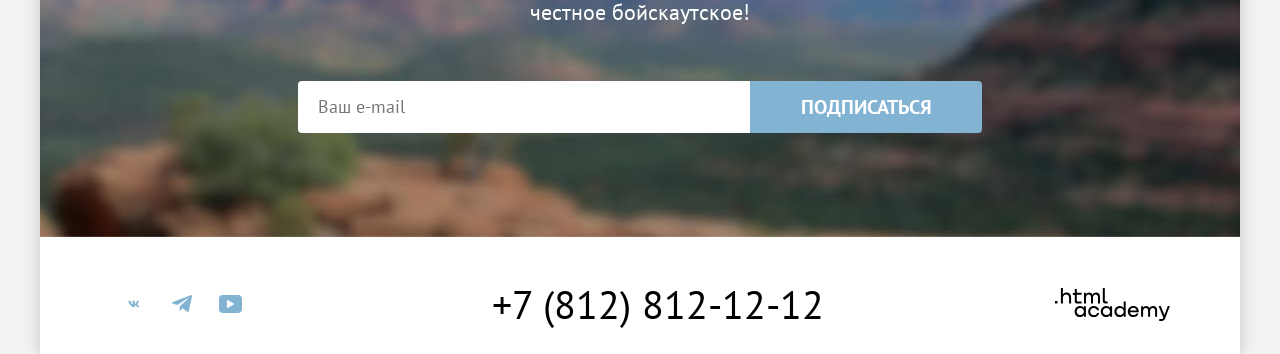
==== commit 0316c154: "Исправления на допуск" ====
--- a/index.html
+++ b/index.html
@@ -20,7 +20,7 @@
               <a class="navigation-link navigation-link-current" href="index.html" aria-current="page">Главная</a>
             </li>
             <li class="navigation-item">
-              <a class="navigation-link" href="about.html">О Седоне</a>
+              <a class="navigation-link" href="#">О Седоне</a>
             </li>
             <li class="navigation-item">
               <a class="navigation-link" href="catalog.html">Гостиницы</a>
@@ -97,8 +97,7 @@
           <ul class="services-list">
             <li class="services-item">
               <div class="card card-light card-services">
-                <span class="card-image-services card-image-services-housing"></span>
-                <h3 class="card-title card-title-services">Жильё</h3>
+                <h3 class="card-title card-title-services card-title-services-housing">Жильё</h3>
                 <p class="card-description card-description-services">Рекомендуем пожить
                   в настоящем мотеле,
                   всё как в кино!</p>
@@ -106,8 +105,7 @@
             </li>
             <li class="services-item">
               <div class="card card-light card-services">
-                <span class="card-image-services card-image-services-food"></span>
-                <h3 class="card-title card-title-services">Еда</h3>
+                <h3 class="card-title card-title-services card-title-services-food">Еда</h3>
                 <p class="card-description card-description-services">Всегда заказывайте
                   топовый фирменный бургер,
                   вы не разочаруетесь!</p>
@@ -115,8 +113,7 @@
             </li>
             <li class="services-item">
               <div class="card card-light card-services">
-                <span class="card-image-services card-image-services-souvenirs"></span>
-                <h3 class="card-title card-title-services">Сувениры</h3>
+                <h3 class="card-title card-title-services card-title-services-souvenirs">Сувениры</h3>
                 <p class="card-description card-description-services">Не только китайского,
                   но и настоящего местного
                   производства!</p>
@@ -161,10 +158,11 @@
             </li>
           </ul>
           <div class="footer-info-contacts">
-          <a class="footer-info-phone" href="tel:+78128121212">+7 (812) 812-12-12</a>
+          <a class="footer-info-phone" href="tel:+78128121212">+7 (812) 812-12-12
           <span class="visually-hidden">Телефон для бронирования</span>
+          </a>
           </div>
-          <a class="dev-link" href="https://htmlacademy.ru/intensive/htmlcss">
+          <a class="dev-link" href="https://htmlacademy.ru/intensive/htmlcss" target="_blank">
             <span class="visually-hidden">Логотип разработчика сайта -htmlacademy</span>
           </a>
       </footer>
--- a/styles/styles.css
+++ b/styles/styles.css
@@ -36,14 +36,21 @@
   --bg-color-social-active: #68A2CA4D;
   --bg-color-html-academy-active: #7561574D;
   --bg-color-hover-one: #68A2CA;
-  --bg-color-hover-two:  #6C9E42;
-
+  --bg-color-hover-two: #6C9E42;
+  --bg-color-hover-three: #E5E5E5;
+  --bg-color-modal: rgba(242, 242, 242, 0.8);
+  --bg-color-grey-lightest: #f2f2f2;
+
+
+  /*Чекбоксы*/
+  --checkbox-color-one: #3F5E72;
 
 
   /*Кнопки*/
 
   --btn-bg-one: #756157;
   --btn-bg-hover-one: #615048;
+  --btn-bg-three: #83B3D3;
 
 
   /*Цвета текстов*/
@@ -54,7 +61,8 @@
   --text-color-error: #FF5757;
   --text-color-active: #FFFFFF4D;
   --text-color-disabled: #0000004D;
-
+  --color-black-transparent-30: rgba(0, 0, 0, 0.3);
+  --color-white-transparent-30: rgba(255, 255, 255, 0.3);
 
   /*Teнь*/
 
@@ -62,14 +70,15 @@
 
   /*Рамки*/
 
-  --border-color:  #E5E5E5;
+  --border-color: #E5E5E5;
   --border-bottom-color: #E6E6E6;
   --outline-one: #83B3D3;
-  --outline-two:  #68A2CA;
+  --outline-two: #68A2CA;
 
   /*Линии*/
 
   --bottom-line-nav: #756257;
+  --bottom-line-card: #0000004D;
 }
 
 html {
@@ -77,20 +86,26 @@
 }
 
 body {
+  min-width: 1200px;
   margin: 0;
   height: 100%;
   font-family: var(--font-family-basic);
   font-size: 22px;
   line-height: 26px;
   background-color: var(--body-bg-color);
-  color: var(--text-color-middle);}
-
-  img {
-    display: block;
-    height: auto;
-    max-width: 100%;
-    object-fit: contain;
-  }
+  color: var(--text-color-middle);
+}
+
+img {
+  display: block;
+  height: auto;
+  max-width: 100%;
+}
+
+*::before,
+*::after {
+  box-sizing: border-box;
+}
 
 .container {
   display: flex;
@@ -111,6 +126,11 @@
   color: inherit;
   font-family: inherit;
   margin-bottom: -8px;
+  transition: opacity 0.3s ease;
+}
+
+.logo-link:hover {
+  opacity: 80%;
 }
 
 .logo {
@@ -165,7 +185,7 @@
 
 .navigation-link:hover,
 .navigation-link:focus-visible {
-  opacity: 50%;
+  opacity: 60%;
 }
 
 .navigation-link-current {
@@ -206,11 +226,10 @@
 
 .button:focus-visible {
   background-color: var(--btn-bg-hover-one);
-  outline-color: var(--outline-one);
 }
 
 .button:active {
-  color:var(--text-color-active);
+  color: var(--text-color-active);
 }
 
 .navigation-user-list {
@@ -236,6 +255,10 @@
   transition: opacity 0.3s ease;
 }
 
+.navigation-user-link:hover {
+  opacity: 50%;
+}
+
 .count {
   display: block;
   background-color: var(--bg-color-fourth);
@@ -245,7 +268,7 @@
   position: absolute;
   top: 12px;
   right: 5px;
-  border-radius: 50%;
+  border-radius: 100vw;
   box-sizing: border-box;
   padding: 5px;
   font-family: var(--font-family-basic);
@@ -255,13 +278,13 @@
   text-align: center;
 }
 
-.navigation-user-item:nth-child(1) {
+.navigation-user-link-search {
   background-image: url("../images/svg/header-icons/icon-search.svg");
   background-repeat: no-repeat;
   background-position: center;
 }
 
-.navigation-user-item:nth-child(2) {
+.navigation-user-link-count {
   background-image: url("../images/svg/header-icons/icon-heart.svg");
   background-repeat: no-repeat;
   background-position: center;
@@ -329,19 +352,17 @@
   grid-template-columns: repeat(3, 1fr);
   padding: 0;
   margin: 0;
+  list-style: none;
 }
 
 .advantages-item {
   display: flex;
   background-color: var(--bg-color-first);
-}
-
-.advantages-image {
-  margin-left: auto;
 }
 
 .advantages-item:nth-child(1),
 .advantages-item:nth-child(5) {
+
   grid-column: span 3;
 }
 
@@ -356,9 +377,8 @@
 
 .card {
   color: var(--text-color-light);
-  width: 340px;
-  min-height: 325px;
-  padding: 30px;
+  min-height: 385px;
+  padding: 30px 80px;
   display: flex;
   flex-direction: column;
   justify-content: center;
@@ -367,6 +387,10 @@
 
 .card-img {
   min-height: auto;
+}
+
+.card-light {
+  min-height: 325px;
 }
 
 .card-last {
@@ -388,8 +412,8 @@
 
 .card-title {
   margin: 0;
-  padding: 30px 0 30px 0;
   width: 175px;
+  padding: 0 0 33px 0;
   position: relative;
   font-weight: 700;
   font-size: 24px;
@@ -411,12 +435,8 @@
   transform: translateX(-50%)
 }
 
-.card-title-middle {
-  padding: 50px 0 35px 0;
-}
-
 .card-title-middle::after {
-  background-color: var(--text-color-middle);
+  background-color: var(--bottom-line-card);
 }
 
 .card-title-services {
@@ -457,8 +477,7 @@
 
 .card-description {
   margin: 0;
-  padding: 30px 55px;
-  min-height: 63px;
+  padding: 30px 0 0 0;
   font-weight: 400;
   font-size: 18px;
   line-height: 21px;
@@ -546,8 +565,8 @@
   background-position: center;
   background-repeat: no-repeat;
   background-size: cover;
-  margin: 0 0 20px 0;
-  height: 415px;
+  margin: 0;
+  padding: 96px 258px 104px;
   display: flex;
   flex-direction: column;
   justify-content: center;
@@ -555,13 +574,15 @@
 }
 
 .subscription-title {
-  margin-bottom: 20px;
+  margin: 0 0 20px 0;
   color: var(--text-color-light);
 }
 
 .subscription-description {
-  margin-bottom: 54px;
+  margin: 0 0 56px 0;
+  width: 475px;
   color: var(--text-color-light);
+  box-sizing: border-box;
 }
 
 .subscription-form {
@@ -571,20 +592,33 @@
 }
 
 .subscription-form input {
-  width: 100%;
   padding: 14px 20px;
-  border-radius:  4px 0 0 4px;
+  border-radius: 4px 0 0 4px;
   border: none;
+  font-family: inherit;
+  font-weight: 400;
+  font-size: 18px;
+  line-height: 24px;
+  cursor: pointer;
+  transition: background-color 0.3s ease;
+}
+
+.subscription-email:hover,
+.subscription-email:focus-visible {
+  background-color: var(--bg-color-hover-three);
 }
 
 .button-subscription {
   background-color: var(--bg-color-first);
-  width: 232px;
-  height: 52px;
-  margin-left: auto;
+  padding: 8px 50px;
+  font-family: inherit;
+  font-weight: 700;
+  font-size: 20px;
+  line-height: 36px;
+  text-align: center;
+  text-transform: uppercase;
   border: none;
-  border-radius:  0 4px 4px 0;
-  outline: none;
+  border-radius: 0 4px 4px 0;
 }
 
 .button-subscription:hover,
@@ -596,22 +630,26 @@
   background-color: var(--bg-color-first);
 }
 
-.mail-input {
-  border: none;
-}
-
 .button-mail {
   height: auto;
   border-radius: 0 4px 4px 0;
 }
 
-.footer-info {
+.footer {
   display: grid;
-  grid-template-columns: repeat(3, 1fr);
-  padding: 27px 70px 30px;
+  grid-template-columns: min-content 1fr min-content;
+  align-items: center;
+  gap: 40px;
+  padding: 47px 70px 30px;
+}
+
+.footer-info-contacts {
+  display: flex;
+  justify-content: center;
 }
 
 .footer-info-phone {
+  display: block;
   font-family: var(--font-family-basic);
   font-weight: 400;
   font-size: 40px;
@@ -636,47 +674,61 @@
 }
 
 .footer-info-list {
-  margin: 0;
-  padding: 0;
-  list-style: none;
-  display: flex;
+  display: flex;
+  flex-wrap: wrap;
+  min-width: 150px;
+  max-width: 250px;
+  padding: 0;
+  margin: 0;
+  list-style-type: none;
 }
 
 .social-link {
-  display: block;
-  width: 47px;
+  display: flex;
+  justify-content: center;
+  align-items: center;
+  width: 48px;
   height: 40px;
+}
+
+.social-link::before {
+  content: "";
+  display: block;
+  width: 24px;
+  height: 18px;
+  mask-repeat: no-repeat;
   mask-position: center;
-  mask-repeat: no-repeat;
+  mask-size: contain;
   background: var(--bg-color-first);
   transition: background-color 0.3s ease;
 }
 
-.social-link:hover {
+.social-link:hover::before {
   background-color: var(--bg-color-social-hover);
 }
 
-.social-link:focus-visible {
+.social-link:focus-visible::before {
   background-color: var(--bg-color-social-hover);
 }
 
-.social-link:active {
-  background-color:  var(--bg-color-social-active);
-}
-
-.social-link-vk {
+.social-link:active::before {
+  background-color: var(--bg-color-social-active);
+}
+
+.social-link-vk::before {
   mask-image: url("../images/svg/social-icons/social-vk.svg");
 }
 
-.social-link-telegram {
+.social-link-telegram::before {
   mask-image: url("../images/svg/social-icons/social-telegram.svg");
 }
 
-.social-link-youtube {
+.social-link-youtube::before {
   mask-image: url("../images/svg/social-icons/social-youtube.svg");
 }
 
-.htmlacademy-link {
+.dev-link::before {
+  content: "";
   display: block;
   width: 115px;
   height: 33px;
@@ -688,146 +740,474 @@
   transition: background-color 0.3s ease;
 }
 
-.htmlacademy-link:hover {
+.dev-link:hover::before {
   background-color: var(--btn-bg-one);
 }
 
-.htmlacademy-link:focus-visible {
+.dev-link:focus-visible::before {
   background-color: var(--btn-bg-one);
 }
 
-.htmlacademy-link:active {
+.dev-link:active::before {
   background-color: var(--bg-color-html-academy-active);
 }
 
+/*---------------------Modal----------------------------------------*/
+
+.modal-container {
+  position: fixed;
+  top: 0;
+  left: 0;
+  display: flex;
+  width: 100%;
+  height: 100%;
+  background-color: var(--bg-color-modal);
+  z-index: 2;
+}
+
+.modal-container-close {
+  display: none;
+}
+
+.modal-auth {
+  position: relative;
+  margin: auto;
+  padding: 64px 70px;
+  background-color: var(--basic-bg-color);
+  width: 717px;
+  border-radius: 30px;
+  box-shadow: 0 25px 50px 0 rgba(0, 0, 0, 0.15);
+  box-sizing: border-box;
+}
+
+.modal-close-button {
+  position: absolute;
+  padding: 0;
+  top: 64px;
+  right: 52px;
+  width: 52px;
+  height: 52px;
+  background-color: var(--body-bg-color);
+  border: none;
+  border-radius: 50%;
+  background-image: url(../images/svg/cross.svg);
+  background-repeat: no-repeat;
+  background-position: center;
+  cursor: pointer;
+}
+
+.modal-title {
+  margin: 0 0 64px 0;
+  padding: 0;
+  font-family: inherit;
+  font-weight: 700;
+  font-size: 30px;
+  line-height: 36px;
+  text-transform: uppercase;
+}
+
+
+.search-form {
+  display: grid;
+  grid-template-columns: repeat(2, 1fr);
+  gap: 23px 86px;
+}
+
+.field-item {
+  display: grid;
+  grid-template-columns: 137px 1fr;
+  align-items: center;
+}
+
+.field-item:has([type="text"]) {
+  grid-column: 1 / -1;
+}
+
+.form-label {
+  font-family: inherit;
+  font-weight: 700;
+  font-size: 20px;
+  line-height: 24px;
+  text-transform: capitalize;
+  color: var(--text-color-dark);
+}
+
+.date-input {
+  font-family: var(--font-family-basic);
+  border-radius: 4px;
+  max-width: 440px;
+  padding: 14px 58px 14px 20px;
+  background-image: url("../images/svg/date.svg");
+  background-repeat: no-repeat;
+  background-position: right 20px center;
+  background-size: 20px 20px;
+  font-weight: 700;
+  font-size: 18px;
+  line-height: 24px;
+  background-color: var(--body-bg-color);
+  border: none;
+  transition: background-color 0.3s ease;
+  cursor: pointer;
+}
+
+.date-input::placeholder {
+  color: var(--border-color);
+}
+
+.date-input:hover,
+.date-input:focus-visible {
+  background-color: var(--bg-color-hover-three);
+}
+
+.form-message {
+  grid-column: 2 / 3;
+  font-family: inherit;
+  font-weight: 400;
+  font-size: 16px;
+  line-height: 21px;
+  margin: 0;
+  padding-left: 19px;
+}
+
+.form-message-error {
+  color: var(--text-color-error);
+}
+
+.counter {
+  display: grid;
+  grid-template-columns: 36px 32px 36px;
+  align-items: center;
+  gap: 2px;
+  background-color:var(--bg-color-grey-lightest);
+  border-radius: 4px;
+  width: 110px;
+}
+
+.counter-button {
+  display: flex;
+  justify-content: center;
+  align-items: center;
+  width: 100%;
+  height: 100%;
+  padding: 0;
+  border: none;
+  background-color: var(--bg-color-grey-lightest);
+  cursor: pointer;
+}
+
+.counter-button-minus {
+  border-radius: 4px 0 0 4px;
+}
+
+.counter-button-plus {
+  border-radius: 0 4px 4px 0;
+}
+
+.counter-button::before {
+  content: "";
+  display: block;
+  width: 20px;
+  height: 20px;
+  mask-repeat: no-repeat;
+  mask-position: center;
+  mask-size: contain;
+}
+
+.counter-button-minus::before {
+  mask-image: url("../images/svg/minus.svg");
+  background-color: var(--text-color-dark);
+}
+
+.counter-button-plus::before {
+  mask-image: url("../images/svg/plus.svg");
+  background-color: var(--text-color-dark);
+
+}
+
+.counter-button:hover::before,
+.counter-button:focus::before {
+  background-color: black;
+}
+
+.counter-button:active::before {
+  background-color: var(--text-color-dark);
+}
+
+.modal-number {
+  min-width: 32px;
+  min-height: 48px;
+  border: none;
+  text-align: center;
+  background-color: var(--bg-color-grey-lightest);
+  font-family: var(--font-family-basic);
+  font-weight: 700;
+  font-size: 18px;
+  line-height: 20px;
+}
+
+.tooltip-wrapper {
+  position: relative;
+  display: flex;
+  gap: 10px;
+  align-items: center;
+}
+
+.info-button {
+  display: flex;
+  justify-content: center;
+  align-items: center;
+  padding: 0;
+  width: 26px;
+  height: 26px;
+  background-color: var(--bg-color-first);
+  border-radius: 50%;
+  border: none;
+  cursor: pointer;
+}
+
+.info-button:hover {
+  opacity: 0.9;
+}
+
+.info-button::after {
+  content: "";
+  display: block;
+  width: 12px;
+  height: 12px;
+  mask-image: url("../images/svg/tooltype.svg");
+  mask-repeat: no-repeat;
+  mask-position: center;
+  mask-size: contain;
+  background-color: var(--basic-bg-color);
+}
+
+.tooltip {
+  display: none;
+  position: absolute;
+  top: 41px;
+  left: 55%;
+  transform: translateX(-50%);
+  width: 256px;
+  padding: 22px 21px;
+  font-size: 16px;
+  line-height: 20px;
+  border-radius: 10px;
+  background-color: var(--text-color-middle);
+  color: var(--text-color-light);
+  z-index: 10;
+  box-sizing: border-box;
+}
+
+.tooltip::before {
+  content: "";
+  position: absolute;
+  top: -8px;
+  left: 0;
+  right: 0;
+  margin: 0 auto;
+  background-image: url("../images/svg/triangle.svg");
+  width: 19px;
+  height: 9px;
+}
+
+.info-button:hover + .tooltip,
+.info-button:focus + .tooltip {
+  display: block;
+}
+
+.modal-button {
+  grid-column: 1 / -1;
+  margin-top: 25px;
+  max-width: 577px;
+  min-height: 60px;
+  border-radius: 10px;
+  background-color: var(--btn-bg-three);
+}
+
+.modal-button:hover,
+.modal-button:focus {
+  background-color: var(--bg-color-social-hover);
+}
+
+.modal-button:active {
+  background-color: var(--color-blue-medium);
+  color: var(--color-white-transparent-30);
+}
+
+.modal-close-button {
+  position: absolute;
+  display: flex;
+  justify-content: center;
+  align-items: center;
+  top: 64px;
+  right: 52px;
+  width: 52px;
+  height: 52px;
+  border-radius: 50%;
+  border: none;
+  background-color: var(--color-grey-lightest);
+  cursor: pointer;
+}
+
+.modal-close-button:hover {
+  background-color: var(--color-grey);
+}
+
+.modal-close-button:active {
+  opacity: 0.3;
+}
+
+.modal-close-button::before {
+  content: "";
+  display: block;
+  width: 14px;
+  height: 14px;
+  mask-image: url("../images/icons/ui/cross.svg");
+  mask-repeat: no-repeat;
+  mask-position: center;
+  mask-size: contain;
+  background-color: var(--color-black);
+}
+
+
 /*---------------------Catalog----------------------------------------*/
 
-.catalog-hero {
+.filter {
   background-image: url("../images/background/filter.jpg");
   background-color: var(--bg-color-images);
   color: var(--text-color-light);
-  padding: 35px 70px 50px;
+  padding: 35px 70px 70px;
   margin: 0;
   align-items: start;
-}
-
-.catalog-hero-title {
+
+}
+
+.filter-title {
   font-family: var(--font-family-basic);
   font-weight: 700;
   font-size: 60px;
   line-height: 78px;
-  margin: 0 0 8px 0;
+  margin: 0 0 10px 0;
   padding: 0;
   white-space: pre-line;
 }
 
-.hero-navigation {
-  margin-bottom: 40px;
-  padding: 0;
-}
-
-.hero-breadcrumbs {
+.filter-navigation {
+  margin-bottom: 44px;
+  padding: 0;
+}
+
+.filter-breadcrumbs-list {
   margin: 0;
   padding: 0;
   list-style: none;
   display: flex;
-  gap: 10px;
-}
-
-.hero-breadcrumbs-item {
-  position: relative;
-  padding-left: 8px;
-
-}
-
-.hero-breadcrumbs-link {
+  flex-wrap: wrap;
+  align-items: center;
+}
+
+.filter-breadcrumbs-item {
+  display: flex;
+  align-items: center;
+}
+
+.filter-breadcrumbs-item:not(:last-child)::after {
+  content: "";
+  display: block;
+  width: 7px;
+  height: 10px;
+  margin: 0 10px;
+  mask-repeat: no-repeat;
+  mask-position: center;
+  mask-size: contain;
+  mask-image: url(../images/svg/breadcrumbs.svg);
+  background-color: var(--basic-bg-color);
+}
+
+.filter-breadcrumbs-link {
   font-weight: 400;
   font-size: 16px;
   line-height: 21px;
-  display: block;
-  width: 23px;
-  height: 25px;
-  background-image: url(../images/svg/home.svg);
-  background-repeat: no-repeat;
-  background-size: 13px 15px;
-  background-position: center;
-  margin: 0 15px 0 -5px;
-  position: relative;
-  transition: color 0.3s ease;
-}
-
-.hero-breadcrumbs-link:hover{
+  display: flex;
+  justify-content: center;
+  align-items: center;
+  width: 15px;
+  height: 15px;
+  cursor: pointer;
+}
+
+.filter-breadcrumbs-link-home::before {
+  content: "";
+  display: block;
+  width: 15px;
+  height: 15px;
+  mask-repeat: no-repeat;
+  mask-position: center;
+  mask-size: contain;
+  mask-image: url(../images/svg/home.svg);
+  background-color: var(--basic-bg-color);
+  transition: background-color 0.3s ease;
+
+}
+
+.filter-breadcrumbs-link-home:hover::before {
+  background-color: var(--text-color-active);
+}
+
+.filter-breadcrumbs-link:hover {
   color: var(--text-color-active);
 }
 
-.hero-breadcrumbs-link:focus-visible{
-  outline: none;
-}
-
-.hero-breadcrumbs-link:active{
+.filter-breadcrumbs-link:active {
   color: var(--text-color-active);
 }
 
-
-
-.hero-breadcrumbs-link-active {
+.filter-breadcrumbs-link-active {
   background-image: none;
   width: auto;
-  display: inline-block;
-  vertical-align: bottom;
   cursor: pointer;
-}
-
-
-.hero-breadcrumbs-item:not(:last-child) {
-
-  &::after {
-    content: url("../images/svg/breadcrumbs.svg");
-    display: block;
-    background-repeat: no-repeat;
-    background-size: 8px 20px;
-    background-position: center;
-    cursor: pointer;
-    position: absolute;
-    top: 2px;
-    left: 34px;
-    width: 24px;
-  }
-}
-
-.hero-filter-form {
-  display: flex;
-  flex-wrap: wrap;
+  font-family: inherit;
+  font-weight: 400;
+  font-size: 16px;
+  line-height: 21px;
+}
+
+.filter-form {
+  display: flex;
   gap: 70px;
 }
 
-.hero-filter-group {
+.filter-group {
   border: none;
   margin: 0;
   padding: 0;
 }
 
-.hero-filter-group-range {
-  margin-left: auto;
-  display: flex;
-}
-
-.hero-filter-group legend {
+.filter-group-title {
+  padding: 0;
+  margin-bottom: 32px;
+  text-transform: capitalize;
+}
+
+.filter-group-range {
+  margin-left: 80px;
+  width: 288px;
+
+}
+
+.filter-group legend {
   font-weight: 700;
   font-size: 20px;
   line-height: 24px;
 }
 
-.hero-filter-title {
-  margin-bottom: 32px;
-}
-
-.hero-infrastructure-list,
-.hero-housing-list {
+.infrastructure-list,
+.housing-list {
   margin: 0;
   padding: 0;
   list-style-type: none;
   display: flex;
+  flex-wrap: wrap;
   flex-direction: column;
   gap: 16px;
 }
@@ -837,12 +1217,150 @@
   font-weight: 400;
   font-size: 18px;
   line-height: 23px;
-}
-
-
+  display: flex;
+  /* flex-direction: row-reverse; */
+  justify-content: start;
+  align-items: center;
+  gap: 18px;
+  cursor: pointer;
+}
+
+.control-input {
+  appearance: none;
+  display: flex;
+  justify-content: center;
+  align-items: center;
+  margin: 0;
+  width: 20px;
+  height: 20px;
+  background-color: var(--basic-bg-color);
+  border-radius: 4px;
+  cursor: pointer;
+}
+
+.control-input::before {
+  content: "";
+  width: 12px;
+  height: 10px;
+  opacity: 0;
+  mask-repeat: no-repeat;
+  mask-position: center;
+  mask-size: contain;
+  background-color: var(--checkbox-color-one);
+}
+
+.control-input[type="radio"] {
+  border-radius: 50%;
+}
+
+.control-input:checked::before {
+  opacity: 1;
+}
+
+.control-input[type="checkbox"]::before {
+  mask-image: url("../images/svg/select-icons/select-infrastructure.svg");
+}
+
+.control-input[type="radio"]::before {
+  mask-image: url("../images/svg/select-icons/select-radio.svg");
+}
+
+.range-field {
+  display: flex;
+  margin-bottom: 45px;
+  gap: 2px;
+}
+
+.range-input-wrapper {
+  position: relative;
+
+}
+
+.range-input {
+  width: 145px;
+  height: 48px;
+  display: inline-block;
+  padding: 12px 53px 12px 20px;
+  box-sizing: border-box;
+  font-family: var(--font-family-basic);
+  font-weight: 700;
+  font-size: 18px;
+  line-height: 24px;
+  background-color: #F2F2F2;
+  border: none;
+  transition: background-color 0.3s ease;
+}
+
+.range-input:hover,
+.range-input:focus-visible {
+  background-color: #E5E5E5;
+}
+
+.range-input[name="price-from"] {
+  border-radius: 4px 0 0 4px;
+}
+
+.range-input[name="price-to"] {
+  border-radius: 0 4px 4px 0;
+}
+
+.range-label {
+  position: absolute;
+  right: 20px;
+  top: 50%;
+  transform: translateY(-50%);
+  text-transform: lowercase;
+  font-family: var(--font-family-basic);
+  font-weight: 700;
+  font-size: 18px;
+  line-height: 24px;
+  text-align: right;
+  color: var(--color-black-transparent-30);
+}
+
+.range-scale {
+  position: relative;
+  height: 4px;
+  background-color: var(--color-white-transparent-30);
+}
+
+.range-bar {
+  position: absolute;
+  height: 4px;
+  background-color: var(--color-white-transparent-30);
+}
+
+.range-toggle {
+  position: absolute;
+  width: 20px;
+  height: 20px;
+  background-color: var(--basic-bg-color);
+  border: none;
+  border-radius: 5px;
+  cursor: pointer;
+}
+
+.range-toggle:hover,
+.range-toggle:focus {
+  box-shadow: 0 4px 10px 0 rgba(0, 0, 0, 0.25);
+}
+
+.range-toggle:active {
+  border: 2px solid var(--color-blue-light);
+  box-shadow: 0 7px 15px 0 rgba(0, 0, 0, 0.4);
+}
+
+.toggle-min {
+  top: -8px;
+}
+
+.toggle-max {
+  top: -8px;
+  right: -10px;
+}
 
 .search-result {
-  padding: 50px 70px 60px;
+  padding: 52px 70px 60px;
   width: 100%;
   box-sizing: border-box;
 }
@@ -850,29 +1368,18 @@
 .search-wrapper {
   display: flex;
   justify-content: space-between;
-  margin-bottom: 40px;
-}
-
-.field {
-  display: inline-block;
-  padding: 12px 20px;
-  height: 22px;
-  width: 143px;
-  font-family: var(--font-family-basic);
-  color: var(--text-color-dark);
-  font-weight: 700;
-  font-size: 18px;
-  line-height: 24px;
+  margin-bottom: 38px;
 }
 
 .search-result-title {
   font-weight: 700;
   font-size: 30px;
-  line-height: 36px;
-  margin: 0;
+  line-height: 40px;
+  margin: 0 135px 0 0;
   padding: 0;
   text-transform: uppercase;
   white-space: pre-line;
+
 }
 
 .custom-select-wrapper {
@@ -889,33 +1396,33 @@
   color: var(--text-color-middle);
   display: block;
   width: 292px;
-  height: 49px;
-  padding: 14px 20px;
+  padding: 12px 18px;
   border: 2px solid var(--border-color);
   border-radius: 4px;
   appearance: none;
   cursor: pointer;
   transition: border-color 0.3s ease;
-}
-
-.custom-select:hover{
+  box-sizing: border-box;
+}
+
+.custom-select:hover {
   border-color: var(--outline-two);
 }
 
-.custom-select:focus-visible{
+.custom-select:focus-visible {
   border-color: var(--outline-two);
   outline: none;
 }
 
-.custom-select:disabled{
-  border-color:  var(--bg-color-disabled);
+.custom-select:disabled {
+  border-color: var(--bg-color-disabled);
   color: var(--bg-color-disabled);
 }
 
 .custom-select-wrapper::after {
   content: "";
   position: absolute;
-  right: 14px;
+  right: 20px;
   top: 50%;
   transform: translateY(-50%);
   background-image: url("../images/svg/select-icons/select-hotels.svg");
@@ -943,6 +1450,7 @@
   background-position: center;
   background-repeat: no-repeat;
   border: 2px solid var(--border-color);
+  box-sizing: border-box;
 }
 
 .view-active {
@@ -966,19 +1474,24 @@
   padding-top: 56px;
   flex-direction: column;
   gap: 32px;
+  margin-left: auto;
 }
 
 .button-apply {
+  /* width: 191px; */
   background-color: var(--bg-color-first);
   transition: background-color 0.3s ease;
+  box-sizing: border-box;
+  display: block;
+  padding: 8px 50px;
 }
 
 .button-apply:hover {
-  background-color:var(--bg-color-hover-one);
+  background-color: var(--bg-color-hover-one);
 }
 
 .button-apply:focus-visible {
-  background-color:var(--bg-color-hover-one);
+  background-color: var(--bg-color-hover-one);
 }
 
 .button-apply:active {
@@ -991,22 +1504,21 @@
   transition: color 0.3s ease;
 }
 
-.button-reset:hover{
+.button-reset:hover {
   color: var(--text-color-active);
   background-color: transparent;
 }
 
-.button-reset:focus-visible{
+.button-reset:focus-visible {
   color: var(--text-color-active);
   background-color: transparent;
   outline: none;
   border: 1px solid var(--outline-one);
 }
 
-.button-reset:active{
+.button-reset:active {
   color: var(--text-color-active);
 }
-
 
 .card-image {
   background-color: var(--bg-color-images);
@@ -1028,8 +1540,8 @@
   display: grid;
   grid-template-columns: repeat(3, 1fr);
   gap: 20px;
-  max-width: 1060px;     /* ограничение по ширине */
-  margin-left: auto;     /* центрируем, если нужно */
+  max-width: 1060px;
+  margin-left: auto;
   margin-right: auto;
 }
 
@@ -1076,7 +1588,7 @@
 .hotel-wrapper {
   display: flex;
   flex-direction: column;
- }
+}
 
 .button-more {
   text-decoration: none;
@@ -1093,11 +1605,11 @@
 }
 
 .button-favorite:hover {
-  background-color:var(--bg-color-hover-one);
+  background-color: var(--bg-color-hover-one);
 }
 
 .button-favorite:focus-visible {
-  background-color:var(--bg-color-hover-one);
+  background-color: var(--bg-color-hover-one);
   outline: none;
 }
 
@@ -1108,7 +1620,7 @@
 
 .button-favorite-checked {
   background-color: var(--bg-color-fourth);
-   transition: background-color 0.3s ease;
+  transition: background-color 0.3s ease;
 }
 
 .button-favorite-checked:hover {
@@ -1151,47 +1663,30 @@
   padding: 0;
   background-image: url("../images/svg/star.svg");
   background-repeat: repeat-x;
-  background-position: center;
+  background-position: left;
   position: relative;
-  margin-left: -24px;
-
-  &::before {
+  background-size: 24px 17px;
+}
+
+.stars::after {
     content: "";
     position: absolute;
-    width: 20px;
+    width: 48px;
     height: 40px;
-    background-color: #f0b3e0;
-    z-index: 2;
-    bottom: 0;
-    left: 0;
-  }
-
-  &::after{
-    content: "";
-    position: absolute;
-    width: 72px;
-    height: 40px;
-    background-color: #f0b3e0;
+    background-color: var(--basic-bg-color);
     z-index: 2;
     bottom: 0;
     right: 0;
   }
-}
-
-.stars-three {
-
-  &::after {
+
+.stars-three::after {
     content: "";
-    width: 90px;
-  }
-}
-
-.stars-two {
-
-  &::after {
+    width: 70px;
+}
+
+.stars-two::after {
     content: "";
-    width: 108px;
-  }
+    width: 92px;
 }
 
 .rating {
@@ -1238,7 +1733,7 @@
   transition: background-color 0.3s ease;
 }
 
-.pagination-link:hover{
+.pagination-link:hover {
   background-color: var(--bg-color-hover-one);
 }
 
@@ -1286,6 +1781,7 @@
   background-color: transparent;
   color: var(--text-color-dark);
   margin: 0;
+  padding-top: 96px;
 }
 
 .subscription-hotels h2 {
@@ -1309,6 +1805,13 @@
 .mail-input {
   background-color: var(--body-bg-color);
   font-family: inherit;
+  cursor: pointer;
+}
+
+.mail-input:hover,
+.mail-input:focus-visible {
+  background-color: var(--bg-color-hover-three);
+
 }
 
 .button-mail {
@@ -1317,13 +1820,19 @@
   transition: background-color 0.3s ease;
 }
 
+.button-mail-catalog {
+  font-family: inherit;
+  font-weight: 700;
+  font-size: 20px;
+  line-height: 36px;
+}
+
 .button-mail:hover {
-  background-color:var(--bg-color-hover-one);
+  background-color: var(--bg-color-hover-one);
 }
 
 .button-mail:focus-visible {
-  background-color:var(--bg-color-hover-one);
-  outline: none;
+  background-color: var(--bg-color-hover-one);
 }
 
 .button-mail:active {
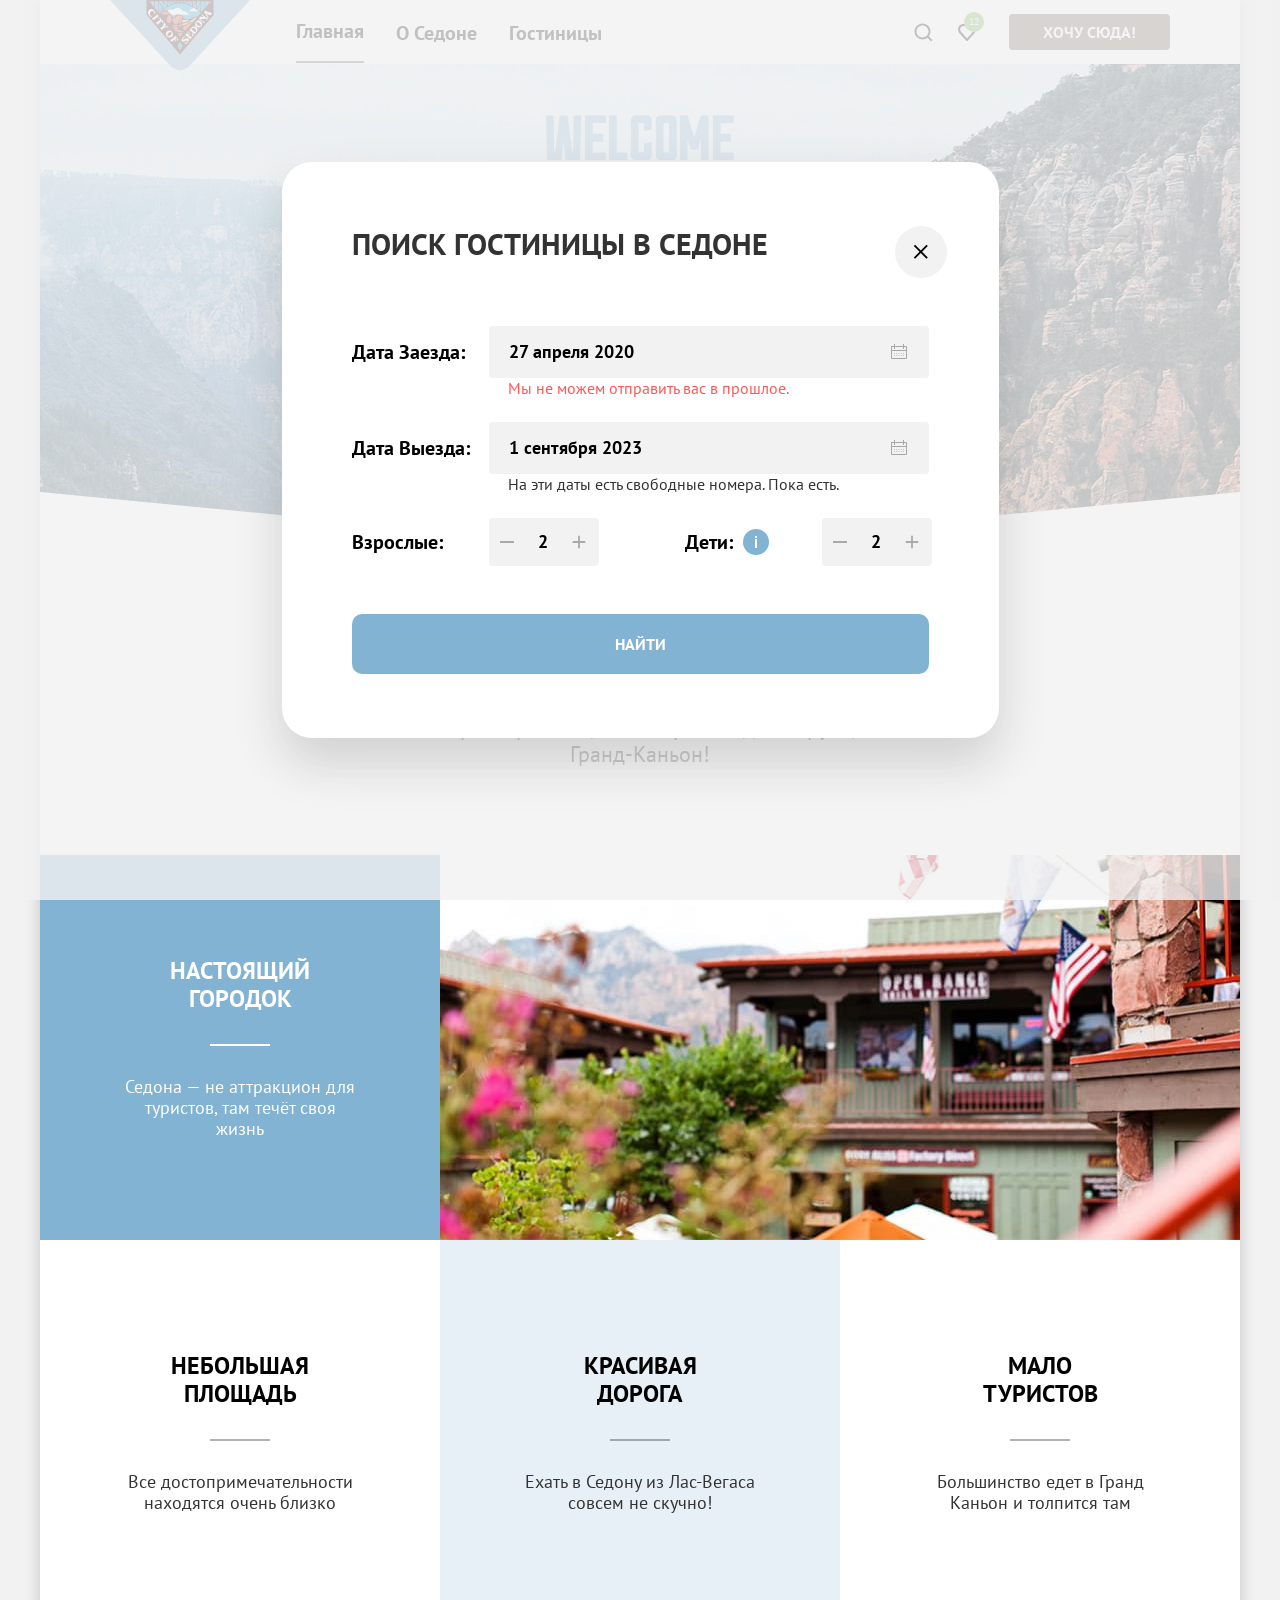
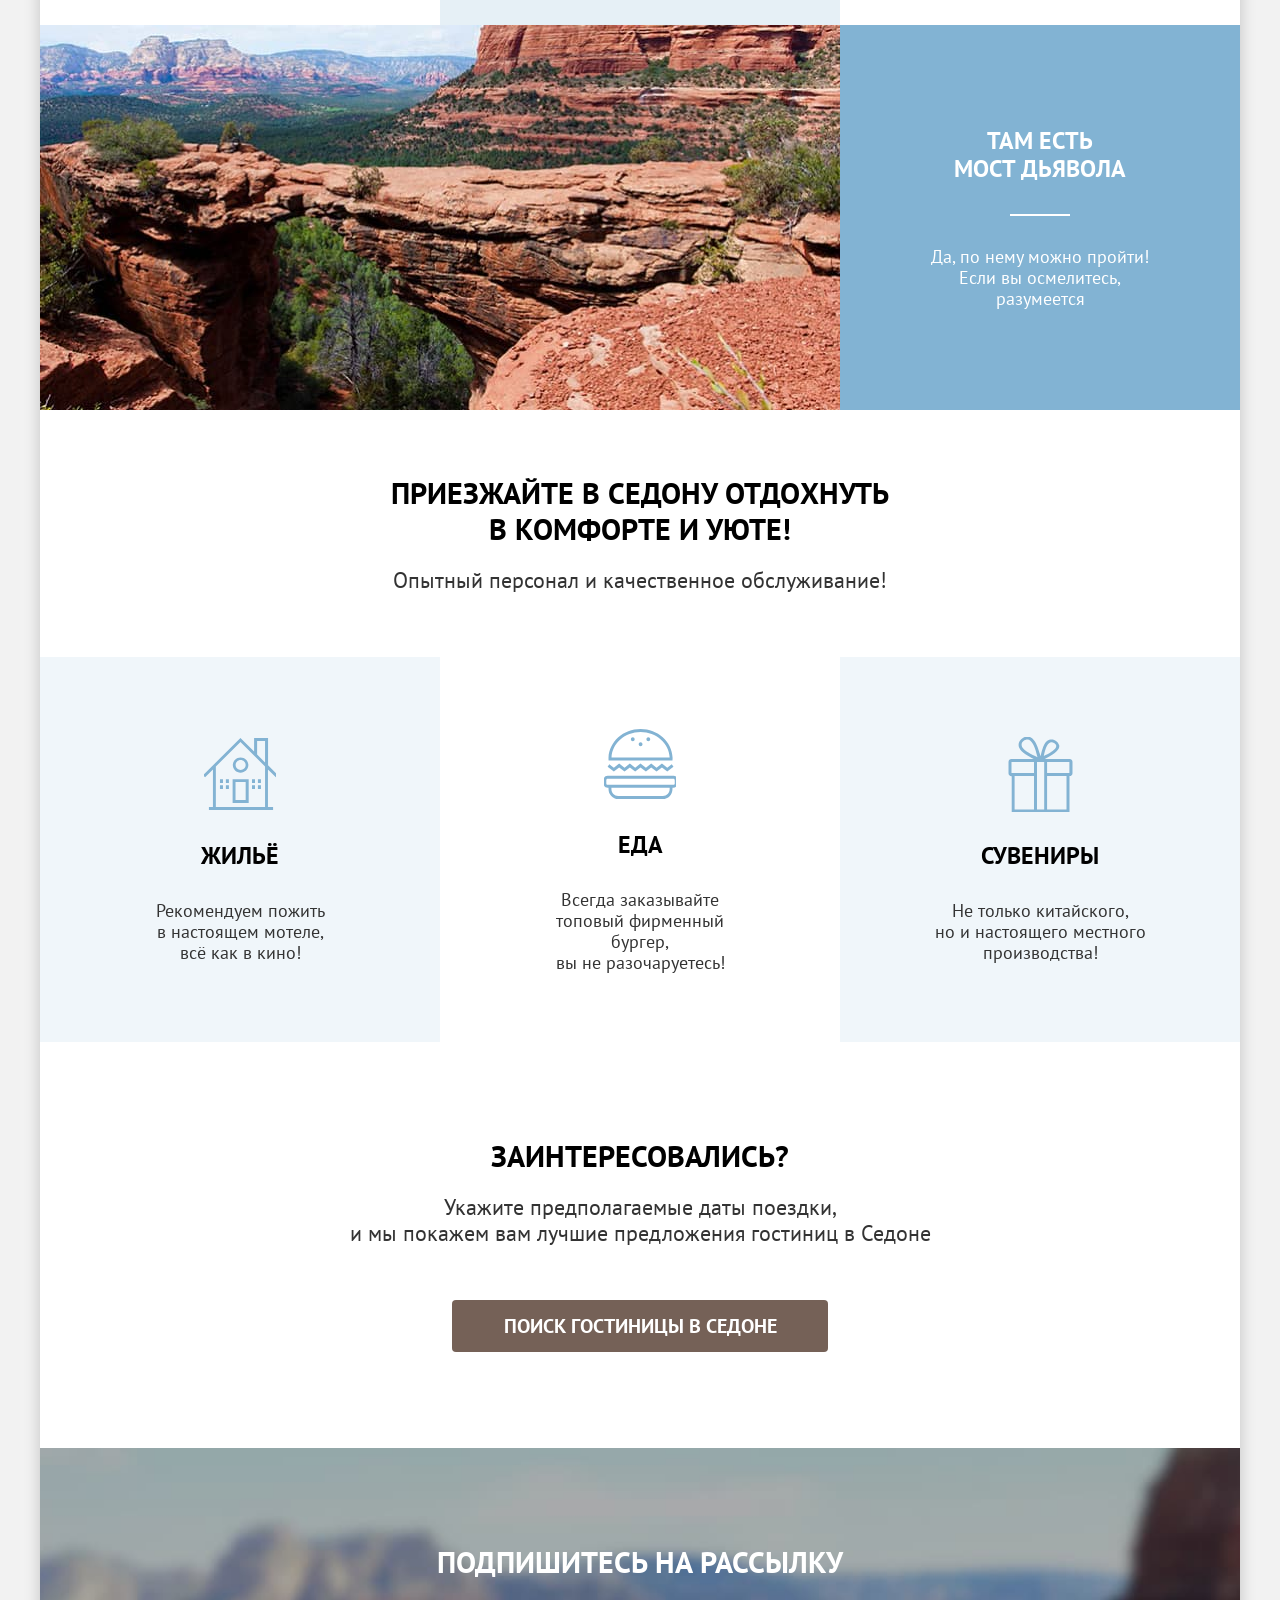
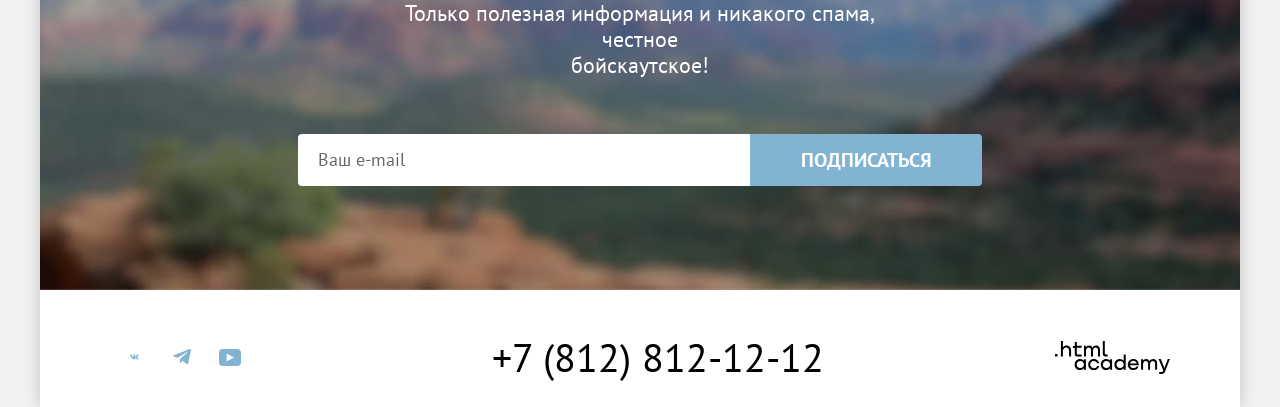
==== commit 3cbfa6d2: "Добавляет модалку" ====
--- a/index.html
+++ b/index.html
@@ -52,7 +52,8 @@
         </section>
         <section class="advantages">
           <h2 class="section-title advantages-title">Седона — небольшой городок в Аризоне, заслуживающий большего!</h2>
-          <p class="section-description advantages-description">Рассмотрим причины, по которым Седона круче, чем Гранд-Каньон!</p>
+          <p class="section-description advantages-description">Рассмотрим причины, по которым Седона круче, чем
+            Гранд-Каньон!</p>
           <ul class="advantages-list">
             <li class="advantages-item">
               <div class="card card-img">
@@ -130,41 +131,43 @@
         </section>
         <section class="subscription">
           <h2 class="section-title subscription-title">Подпишитесь на рассылку</h2>
-          <p class="section-description subscription-description">Только полезная информация и никакого спама, честное бойскаутское!</p>
+          <p class="section-description subscription-description">Только полезная информация и никакого спама, честное
+            бойскаутское!</p>
           <form class="subscription-form" action="https://echo.htmlacademy.ru/" method="post">
             <label for="subscription-email" class="visually-hidden">Ваш e-mail</label>
-            <input class="subscription-email" type="email" placeholder="Ваш e-mail" id="subscription-email" name="subscription-email" required>
+            <input class="subscription-email" type="email" placeholder="Ваш e-mail" id="subscription-email"
+              name="subscription-email" required>
             <button class="button button-subscription" type="submit">Подписаться</button>
           </form>
         </section>
       </main>
       <footer class="footer" data-test="footer">
-          <h2 class="visually-hidden">Социальные сети, телефон и ссылка на разработчика сайта</h2>
-          <ul class="footer-info-list">
-            <li class="footer-info-item">
-              <a class="social-link social-link-vk" href="https://vk.com/htmlacademy">
-                <span class="visually-hidden">Группа Vkontakte</span>
-              </a>
-            </li>
-            <li class="footer-info-item">
-              <a class="social-link social-link-telegram" href="https://t.me/htmlacademy">
-                <span class="visually-hidden">Telegram-канал</span>
-              </a>
-            </li>
-            <li class="footer-info-item">
-              <a class="social-link social-link-youtube" href="https://www.youtube.com/user/htmlacademyru">
-                <span class="visually-hidden">Youtube-канал</span>
-              </a>
-            </li>
-          </ul>
-          <div class="footer-info-contacts">
+        <h2 class="visually-hidden">Социальные сети, телефон и ссылка на разработчика сайта</h2>
+        <ul class="footer-info-list">
+          <li class="footer-info-item">
+            <a class="social-link social-link-vk" href="https://vk.com/htmlacademy">
+              <span class="visually-hidden">Группа Vkontakte</span>
+            </a>
+          </li>
+          <li class="footer-info-item">
+            <a class="social-link social-link-telegram" href="https://t.me/htmlacademy">
+              <span class="visually-hidden">Telegram-канал</span>
+            </a>
+          </li>
+          <li class="footer-info-item">
+            <a class="social-link social-link-youtube" href="https://www.youtube.com/user/htmlacademyru">
+              <span class="visually-hidden">Youtube-канал</span>
+            </a>
+          </li>
+        </ul>
+        <div class="footer-info-contacts">
           <a class="footer-info-phone" href="tel:+78128121212">+7 (812) 812-12-12
-          <span class="visually-hidden">Телефон для бронирования</span>
+            <span class="visually-hidden">Телефон для бронирования</span>
           </a>
-          </div>
-          <a class="dev-link" href="https://htmlacademy.ru/intensive/htmlcss" target="_blank">
-            <span class="visually-hidden">Логотип разработчика сайта -htmlacademy</span>
-          </a>
+        </div>
+        <a class="dev-link" href="https://htmlacademy.ru/intensive/htmlcss" target="_blank">
+          <span class="visually-hidden">Логотип разработчика сайта -htmlacademy</span>
+        </a>
       </footer>
     </div>
     <div class="modal-container modal-container-close">
@@ -226,4 +229,5 @@
       </div>
     </div>
   </body>
+
 </html>
--- a/styles/styles.css
+++ b/styles/styles.css
@@ -40,10 +40,19 @@
   --bg-color-hover-three: #E5E5E5;
   --bg-color-modal: rgba(242, 242, 242, 0.8);
   --bg-color-grey-lightest: #f2f2f2;
+  --color-blue-medium: #82b3d3;
+  --color-grey-lightest: #f2f2f2;
+  --color-grey: #e5e5e5;
+  --color-black: #000000;
+  --color-blue-light: #83b3d3;
 
 
   /*Чекбоксы*/
   --checkbox-color-one: #3F5E72;
+
+  /*Плэйсхолер*/
+  --color-placeholder-one: rgba(0, 0, 0, 0.6);
+  --color-placeholder-two: rgba(0, 0, 0, 0.3);
 
 
   /*Кнопки*/
@@ -64,6 +73,7 @@
   --color-black-transparent-30: rgba(0, 0, 0, 0.3);
   --color-white-transparent-30: rgba(255, 255, 255, 0.3);
 
+
   /*Teнь*/
 
   --shadow-color: #00000033;
@@ -74,6 +84,7 @@
   --border-bottom-color: #E6E6E6;
   --outline-one: #83B3D3;
   --outline-two: #68A2CA;
+  --bg-color-disabled:  #0000004D;
 
   /*Линии*/
 
@@ -89,7 +100,7 @@
   min-width: 1200px;
   margin: 0;
   height: 100%;
-  font-family: var(--font-family-basic);
+  font-family: var(--font-family-basic), serif, sans-serif;
   font-size: 22px;
   line-height: 26px;
   background-color: var(--body-bg-color);
@@ -97,11 +108,11 @@
 }
 
 img {
-  display: block;
+  max-width: 100%;
   height: auto;
-  max-width: 100%;
-}
-
+  object-fit: contain;
+}
+*,
 *::before,
 *::after {
   box-sizing: border-box;
@@ -253,6 +264,13 @@
   position: relative;
   cursor: pointer;
   transition: opacity 0.3s ease;
+}
+.navigation-user-item:last-child {
+  flex-shrink: 0;
+}
+
+.navigation-user-item:last-child .button {
+  white-space: nowrap;
 }
 
 .navigation-user-link:hover {
@@ -309,7 +327,7 @@
   display: flex;
   flex-direction: column;
   justify-content: center;
-  margin: 0 0 64px 0;
+  margin: 0 0 65px 0;
 }
 
 .section-title {
@@ -387,10 +405,6 @@
 
 .card-img {
   min-height: auto;
-}
-
-.card-light {
-  min-height: 325px;
 }
 
 .card-last {
@@ -443,35 +457,37 @@
   margin: 0 0 30px 0;
   min-height: 28px;
   position: relative;
+  padding: 0;
+
 }
 
 .card-services {
-  gap: 30px;
-  /* width: auto; */
-  /* padding: 81px; */
+  gap: 0;
 }
 
 .card-title-services::after {
   background-color: transparent;
 }
 
-.card-image-services {
+.card-title-services::before {
+  content: "";
   display: block;
   width: 72px;
   height: 75px;
+  margin: 0 auto 30px;
   background-position: center;
   background-repeat: no-repeat;
 }
 
-.card-image-services-housing {
+.card-title-services-housing::before {
   background-image: url("../images/svg/servises-icons/servises-icon-housing.svg");
 }
 
-.card-image-services-food {
+.card-title-services-food::before {
   background-image: url("../images/svg/servises-icons/servises-icon-food.svg");
 }
 
-.card-image-services-souvenirs {
+.card-title-services-souvenirs::before {
   background-image: url("../images/svg/servises-icons/servises-icon-souvenirs.svg");
 }
 
@@ -520,11 +536,6 @@
 
 .services-item:nth-child(2n+1) {
   background-color: var(--bg-color-third);
-}
-
-.card-title-services {
-  padding: 0;
-  margin: 0;
 }
 
 .services-title {
@@ -603,6 +614,10 @@
   transition: background-color 0.3s ease;
 }
 
+.subscription-email::placeholder {
+  color: var(--color-placeholder-one);
+}
+
 .subscription-email:hover,
 .subscription-email:focus-visible {
   background-color: var(--bg-color-hover-three);
@@ -630,11 +645,6 @@
   background-color: var(--bg-color-first);
 }
 
-.button-mail {
-  height: auto;
-  border-radius: 0 4px 4px 0;
-}
-
 .footer {
   display: grid;
   grid-template-columns: min-content 1fr min-content;
@@ -650,11 +660,12 @@
 
 .footer-info-phone {
   display: block;
+  width: 340px;
   font-family: var(--font-family-basic);
   font-weight: 400;
   font-size: 40px;
   line-height: 40px;
-  text-align: end;
+  text-align: center;
   text-transform: uppercase;
   color: var(--text-color-dark);
   text-decoration: none;
@@ -717,14 +728,20 @@
 
 .social-link-vk::before {
   mask-image: url("../images/svg/social-icons/social-vk.svg");
+  width: 24px;
+  height: 14px;
 }
 
 .social-link-telegram::before {
   mask-image: url("../images/svg/social-icons/social-telegram.svg");
+  width: 18px;
+  height: 16px;
 }
 
 .social-link-youtube::before {
   mask-image: url("../images/svg/social-icons/social-youtube.svg");
+  width: 22px;
+  height: 17px;
 }
 
 .dev-link::before {
@@ -764,10 +781,10 @@
   background-color: var(--bg-color-modal);
   z-index: 2;
 }
-
+/*
 .modal-container-close {
   display: none;
-}
+} */
 
 .modal-auth {
   position: relative;
@@ -782,18 +799,18 @@
 
 .modal-close-button {
   position: absolute;
-  padding: 0;
+  display: flex;
+  justify-content: center;
+  align-items: center;
   top: 64px;
   right: 52px;
   width: 52px;
   height: 52px;
-  background-color: var(--body-bg-color);
+  border-radius: 50%;
   border: none;
-  border-radius: 50%;
-  background-image: url(../images/svg/cross.svg);
-  background-repeat: no-repeat;
-  background-position: center;
+  background-color: var(--color-grey-lightest);
   cursor: pointer;
+  transition: background-color 0.3s ease;
 }
 
 .modal-title {
@@ -805,7 +822,6 @@
   line-height: 36px;
   text-transform: uppercase;
 }
-
 
 .search-form {
   display: grid;
@@ -850,8 +866,13 @@
   cursor: pointer;
 }
 
+.date-input {
+  user-select: none;
+}
+
 .date-input::placeholder {
-  color: var(--border-color);
+  color: var(--color-placeholder-two);
+  font-weight: 400;
 }
 
 .date-input:hover,
@@ -905,17 +926,19 @@
 
 .counter-button::before {
   content: "";
-  display: block;
-  width: 20px;
-  height: 20px;
+  width: 18px;
+  height: 18px;
   mask-repeat: no-repeat;
   mask-position: center;
   mask-size: contain;
+  background-color: var(--text-color-dark);
+  transition: background-color 0.3s ease;
 }
 
 .counter-button-minus::before {
+  width: 14px;
+  height: 14px;
   mask-image: url("../images/svg/minus.svg");
-  background-color: var(--text-color-dark);
 }
 
 .counter-button-plus::before {
@@ -926,7 +949,7 @@
 
 .counter-button:hover::before,
 .counter-button:focus::before {
-  background-color: black;
+  background-color: var(--text-color-dark);
 }
 
 .counter-button:active::before {
@@ -939,7 +962,7 @@
   border: none;
   text-align: center;
   background-color: var(--bg-color-grey-lightest);
-  font-family: var(--font-family-basic);
+  font-family: var(--font-family-basic), serif, sans-serif;
   font-weight: 700;
   font-size: 18px;
   line-height: 20px;
@@ -1034,39 +1057,30 @@
   color: var(--color-white-transparent-30);
 }
 
-.modal-close-button {
-  position: absolute;
-  display: flex;
-  justify-content: center;
-  align-items: center;
-  top: 64px;
-  right: 52px;
-  width: 52px;
-  height: 52px;
-  border-radius: 50%;
-  border: none;
-  background-color: var(--color-grey-lightest);
-  cursor: pointer;
-}
-
-.modal-close-button:hover {
-  background-color: var(--color-grey);
-}
-
-.modal-close-button:active {
-  opacity: 0.3;
-}
 
 .modal-close-button::before {
   content: "";
   display: block;
-  width: 14px;
-  height: 14px;
-  mask-image: url("../images/icons/ui/cross.svg");
+  width: 20px;
+  height: 20px;
+  mask-image: url("../images/svg/cross.svg");
   mask-repeat: no-repeat;
   mask-position: center;
   mask-size: contain;
   background-color: var(--color-black);
+}
+
+.modal-close-button:hover {
+  background-color: var(--color-grey);
+}
+
+.modal-close-button:focus-visible {
+  border: 3px solid;
+  border-color: rgba(131, 179, 211, 1);
+}
+
+.modal-close-button:active {
+  opacity: 0.3;
 }
 
 
@@ -1174,13 +1188,17 @@
 
 .filter-form {
   display: flex;
-  gap: 70px;
+  align-items: flex-start;
+  flex-wrap: wrap;
+  width: 100%;
+  max-width: 1060px;
 }
 
 .filter-group {
+  flex: 0 0 auto;
+  margin: 0 75px 0 0;
+  padding: 0;
   border: none;
-  margin: 0;
-  padding: 0;
 }
 
 .filter-group-title {
@@ -1190,8 +1208,9 @@
 }
 
 .filter-group-range {
-  margin-left: 80px;
+  flex: 0 0 288px;
   width: 288px;
+  margin: 0 0 0 70px;
 
 }
 
@@ -1218,7 +1237,6 @@
   font-size: 18px;
   line-height: 23px;
   display: flex;
-  /* flex-direction: row-reverse; */
   justify-content: start;
   align-items: center;
   gap: 18px;
@@ -1277,7 +1295,7 @@
 }
 
 .range-input {
-  width: 145px;
+  width: 143px;
   height: 48px;
   display: inline-block;
   padding: 12px 53px 12px 20px;
@@ -1286,9 +1304,15 @@
   font-weight: 700;
   font-size: 18px;
   line-height: 24px;
-  background-color: #F2F2F2;
+  background-color:var(--body-bg-color);
   border: none;
   transition: background-color 0.3s ease;
+}
+
+.input[type="number"]::-webkit-outer-spin-button,
+.input[type="number"]::-webkit-inner-spin-button {
+  appearance: none;
+  margin: 0;
 }
 
 .range-input:hover,
@@ -1310,12 +1334,12 @@
   top: 50%;
   transform: translateY(-50%);
   text-transform: lowercase;
-  font-family: var(--font-family-basic);
+  font-family: var(--font-family-basic), serif, sans-serif;
   font-weight: 700;
   font-size: 18px;
   line-height: 24px;
   text-align: right;
-  color: var(--color-black-transparent-30);
+  color: var(--color-placeholder-two);
 }
 
 .range-scale {
@@ -1327,7 +1351,7 @@
 .range-bar {
   position: absolute;
   height: 4px;
-  background-color: var(--color-white-transparent-30);
+  background-color: var(--basic-bg-color);
 }
 
 .range-toggle {
@@ -1367,25 +1391,30 @@
 
 .search-wrapper {
   display: flex;
+  align-items: flex-start;
   justify-content: space-between;
   margin-bottom: 38px;
 }
 
 .search-result-title {
+  flex: 1 1 auto;
+  min-width: 0;
+  margin: 0 135px 0 0;
+  padding: 0;
   font-weight: 700;
   font-size: 30px;
   line-height: 40px;
-  margin: 0 135px 0 0;
-  padding: 0;
   text-transform: uppercase;
-  white-space: pre-line;
+  white-space: normal;
 
 }
 
 .custom-select-wrapper {
   position: relative;
+  flex: 0 0 292px;
+  margin: 0 70px 0 0;
   width: 292px;
-  font-family: inherit;
+  font-family: var(--font-family-basic), serif, sans-serif;
 }
 
 .custom-select {
@@ -1401,8 +1430,12 @@
   border-radius: 4px;
   appearance: none;
   cursor: pointer;
+  box-sizing: border-box;
+  background-image: url("../images/svg/select-icons/select-hotels.svg");
+  background-repeat: no-repeat;
+  background-position: right 20px center;
+  background-size: 12px 7px;
   transition: border-color 0.3s ease;
-  box-sizing: border-box;
 }
 
 .custom-select:hover {
@@ -1416,28 +1449,16 @@
 
 .custom-select:disabled {
   border-color: var(--bg-color-disabled);
-  color: var(--bg-color-disabled);
-}
-
-.custom-select-wrapper::after {
-  content: "";
-  position: absolute;
-  right: 20px;
-  top: 50%;
-  transform: translateY(-50%);
-  background-image: url("../images/svg/select-icons/select-hotels.svg");
-  background-repeat: no-repeat;
-  background-size: contain;
-  background-position: center;
-  width: 12px;
-  height: 7px;
+  color: var(--text-color-middle);
   pointer-events: none;
+  opacity: 0.3;
 }
 
 .view-change-list {
   margin: 0;
   padding: 0;
   list-style-type: none;
+  flex: 0 0 auto;
   display: flex;
   gap: 8px;
 }
@@ -1453,6 +1474,12 @@
   box-sizing: border-box;
 }
 
+.view:hover,
+.view:focus-visible,
+.view:active {
+  border: 2px solid var(--text-color-dark);
+}
+
 .view-active {
   border: 2px solid var(--text-color-dark);
 }
@@ -1470,6 +1497,7 @@
 }
 
 .button-wrapper {
+  flex: 0 0 auto;
   display: flex;
   padding-top: 56px;
   flex-direction: column;
@@ -1478,7 +1506,6 @@
 }
 
 .button-apply {
-  /* width: 191px; */
   background-color: var(--bg-color-first);
   transition: background-color 0.3s ease;
   box-sizing: border-box;
@@ -1610,7 +1637,6 @@
 
 .button-favorite:focus-visible {
   background-color: var(--bg-color-hover-one);
-  outline: none;
 }
 
 .button-favorite:active {
@@ -1629,7 +1655,6 @@
 
 .button-favorite-checked:focus-visible {
   background-color: var(--bg-color-hover-two);
-  outline: none;
 }
 
 .hotel-title {
@@ -1671,7 +1696,7 @@
 .stars::after {
     content: "";
     position: absolute;
-    width: 48px;
+    width: 18px;
     height: 40px;
     background-color: var(--basic-bg-color);
     z-index: 2;
@@ -1679,6 +1704,11 @@
     right: 0;
   }
 
+.stars-four::after {
+  content: "";
+    width: 48px;
+}
+
 .stars-three::after {
     content: "";
     width: 70px;
@@ -1700,6 +1730,7 @@
   width: 140px;
   height: 37px;
   border-radius: 4px;
+  font-family: var(--font-family-basic), sans-serif;
   font-weight: 400;
   font-size: 16px;
   line-height: 20px;
@@ -1739,22 +1770,12 @@
 
 .pagination-link:focus-visible {
   background-color: var(--bg-color-hover-one);
-  outline: none;
 }
 
 .pagination-link:active {
   color: var(--text-color-active);
 }
 
-.pagination-current:hover {
-  background-color: var(--border-bottom-color);
-}
-
-.pagination-current:focus-visible {
-  background-color: var(--border-bottom-color);
-  outline: none;
-}
-
 .pagination-link-points {
   background-color: transparent;
 }
@@ -1768,8 +1789,20 @@
 }
 
 .pagination-current {
+  display: flex;
+  justify-content: center;
+  align-items: center;
+  min-width: 60px;
+  height: 60px;
+  border-radius: 4px;
   background-color: var(--body-bg-color);
   color: var(--text-color-dark);
+  font-weight: 700;
+  font-size: 20px;
+  line-height: 36px;
+  text-decoration: none;
+  padding: 12px;
+  box-sizing: border-box;
 }
 
 .pagination-link-points {
@@ -1808,6 +1841,10 @@
   cursor: pointer;
 }
 
+.mail-input::placeholder {
+  color: var(--text-color-dark);
+}
+
 .mail-input:hover,
 .mail-input:focus-visible {
   background-color: var(--bg-color-hover-three);
@@ -1815,6 +1852,8 @@
 }
 
 .button-mail {
+  height: auto;
+  border-radius: 0 4px 4px 0;
   background-color: var(--bg-color-first);
   font-family: inherit;
   transition: background-color 0.3s ease;
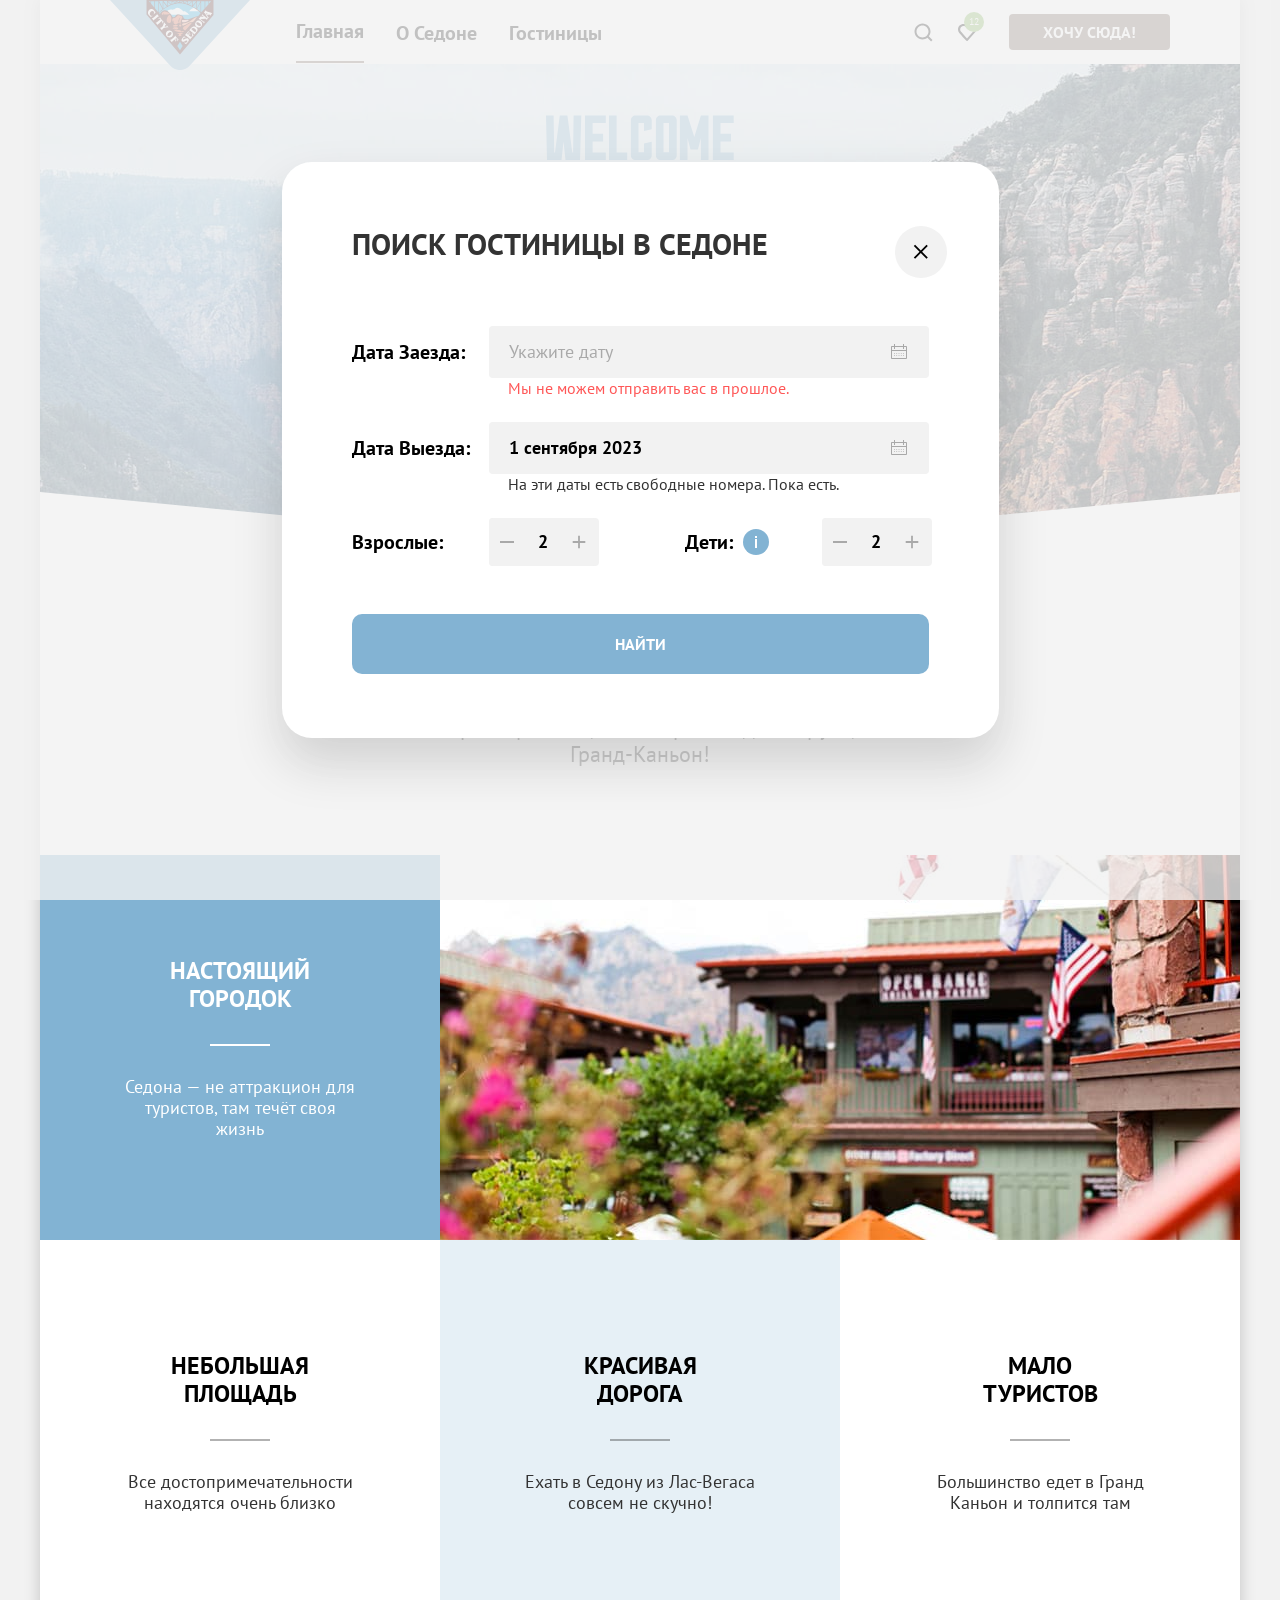
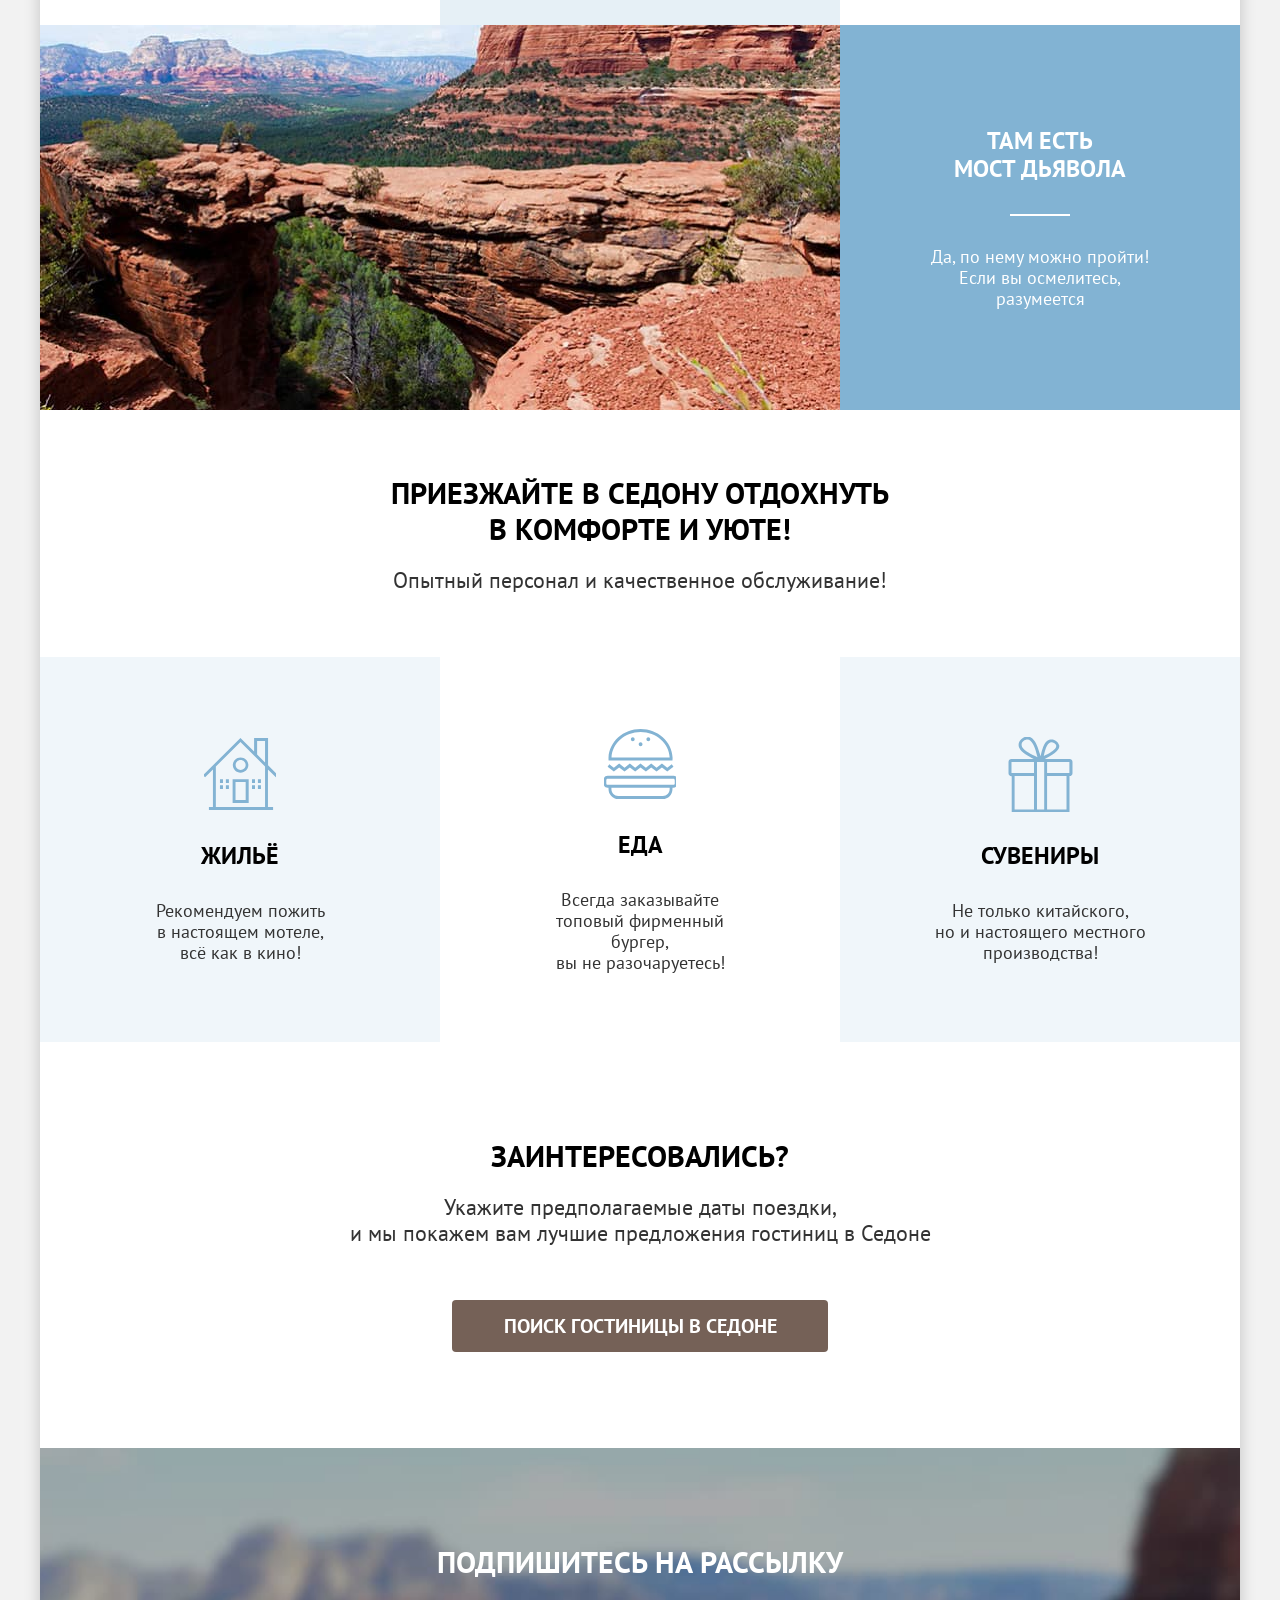
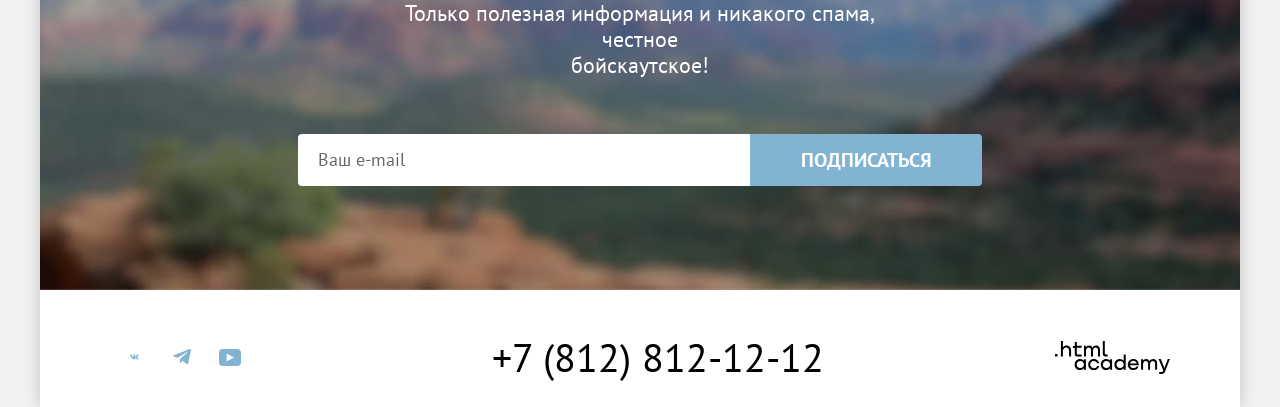
==== commit d777a805: "Для допуска" ====
--- a/index.html
+++ b/index.html
@@ -180,7 +180,7 @@
           <form class="search-form" action="https://echo.htmlacademy.ru/" method="post">
             <div class="field-item">
               <label class="form-label" for="check-in-date">Дата заезда:</label>
-              <input id="check-in-date" class="date-input" type="text" name="check-in-date" value="27 апреля 2020"
+              <input id="check-in-date" class="date-input" type="text" name="check-in-date" 
                 placeholder="Укажите дату" required>
               <p class="form-message form-message-error">Мы не можем отправить вас в прошлое.</p>
             </div>
--- a/styles/styles.css
+++ b/styles/styles.css
@@ -84,7 +84,7 @@
   --border-bottom-color: #E6E6E6;
   --outline-one: #83B3D3;
   --outline-two: #68A2CA;
-  --bg-color-disabled:  #0000004D;
+  --bg-color-disabled: #0000004D;
 
   /*Линии*/
 
@@ -112,6 +112,7 @@
   height: auto;
   object-fit: contain;
 }
+
 *,
 *::before,
 *::after {
@@ -265,6 +266,7 @@
   cursor: pointer;
   transition: opacity 0.3s ease;
 }
+
 .navigation-user-item:last-child {
   flex-shrink: 0;
 }
@@ -781,6 +783,7 @@
   background-color: var(--bg-color-modal);
   z-index: 2;
 }
+
 /*
 .modal-container-close {
   display: none;
@@ -899,7 +902,7 @@
   grid-template-columns: 36px 32px 36px;
   align-items: center;
   gap: 2px;
-  background-color:var(--bg-color-grey-lightest);
+  background-color: var(--bg-color-grey-lightest);
   border-radius: 4px;
   width: 110px;
 }
@@ -912,8 +915,8 @@
   height: 100%;
   padding: 0;
   border: none;
+  cursor: pointer;
   background-color: var(--bg-color-grey-lightest);
-  cursor: pointer;
 }
 
 .counter-button-minus {
@@ -1033,8 +1036,8 @@
   height: 9px;
 }
 
-.info-button:hover + .tooltip,
-.info-button:focus + .tooltip {
+.info-button:hover+.tooltip,
+.info-button:focus+.tooltip {
   display: block;
 }
 
@@ -1304,7 +1307,7 @@
   font-weight: 700;
   font-size: 18px;
   line-height: 24px;
-  background-color:var(--body-bg-color);
+  background-color: var(--body-bg-color);
   border: none;
   transition: background-color 0.3s ease;
 }
@@ -1694,29 +1697,29 @@
 }
 
 .stars::after {
-    content: "";
-    position: absolute;
-    width: 18px;
-    height: 40px;
-    background-color: var(--basic-bg-color);
-    z-index: 2;
-    bottom: 0;
-    right: 0;
-  }
+  content: "";
+  position: absolute;
+  width: 18px;
+  height: 40px;
+  background-color: var(--basic-bg-color);
+  z-index: 2;
+  bottom: 0;
+  right: 0;
+}
 
 .stars-four::after {
   content: "";
-    width: 48px;
+  width: 48px;
 }
 
 .stars-three::after {
-    content: "";
-    width: 70px;
+  content: "";
+  width: 70px;
 }
 
 .stars-two::after {
-    content: "";
-    width: 92px;
+  content: "";
+  width: 92px;
 }
 
 .rating {
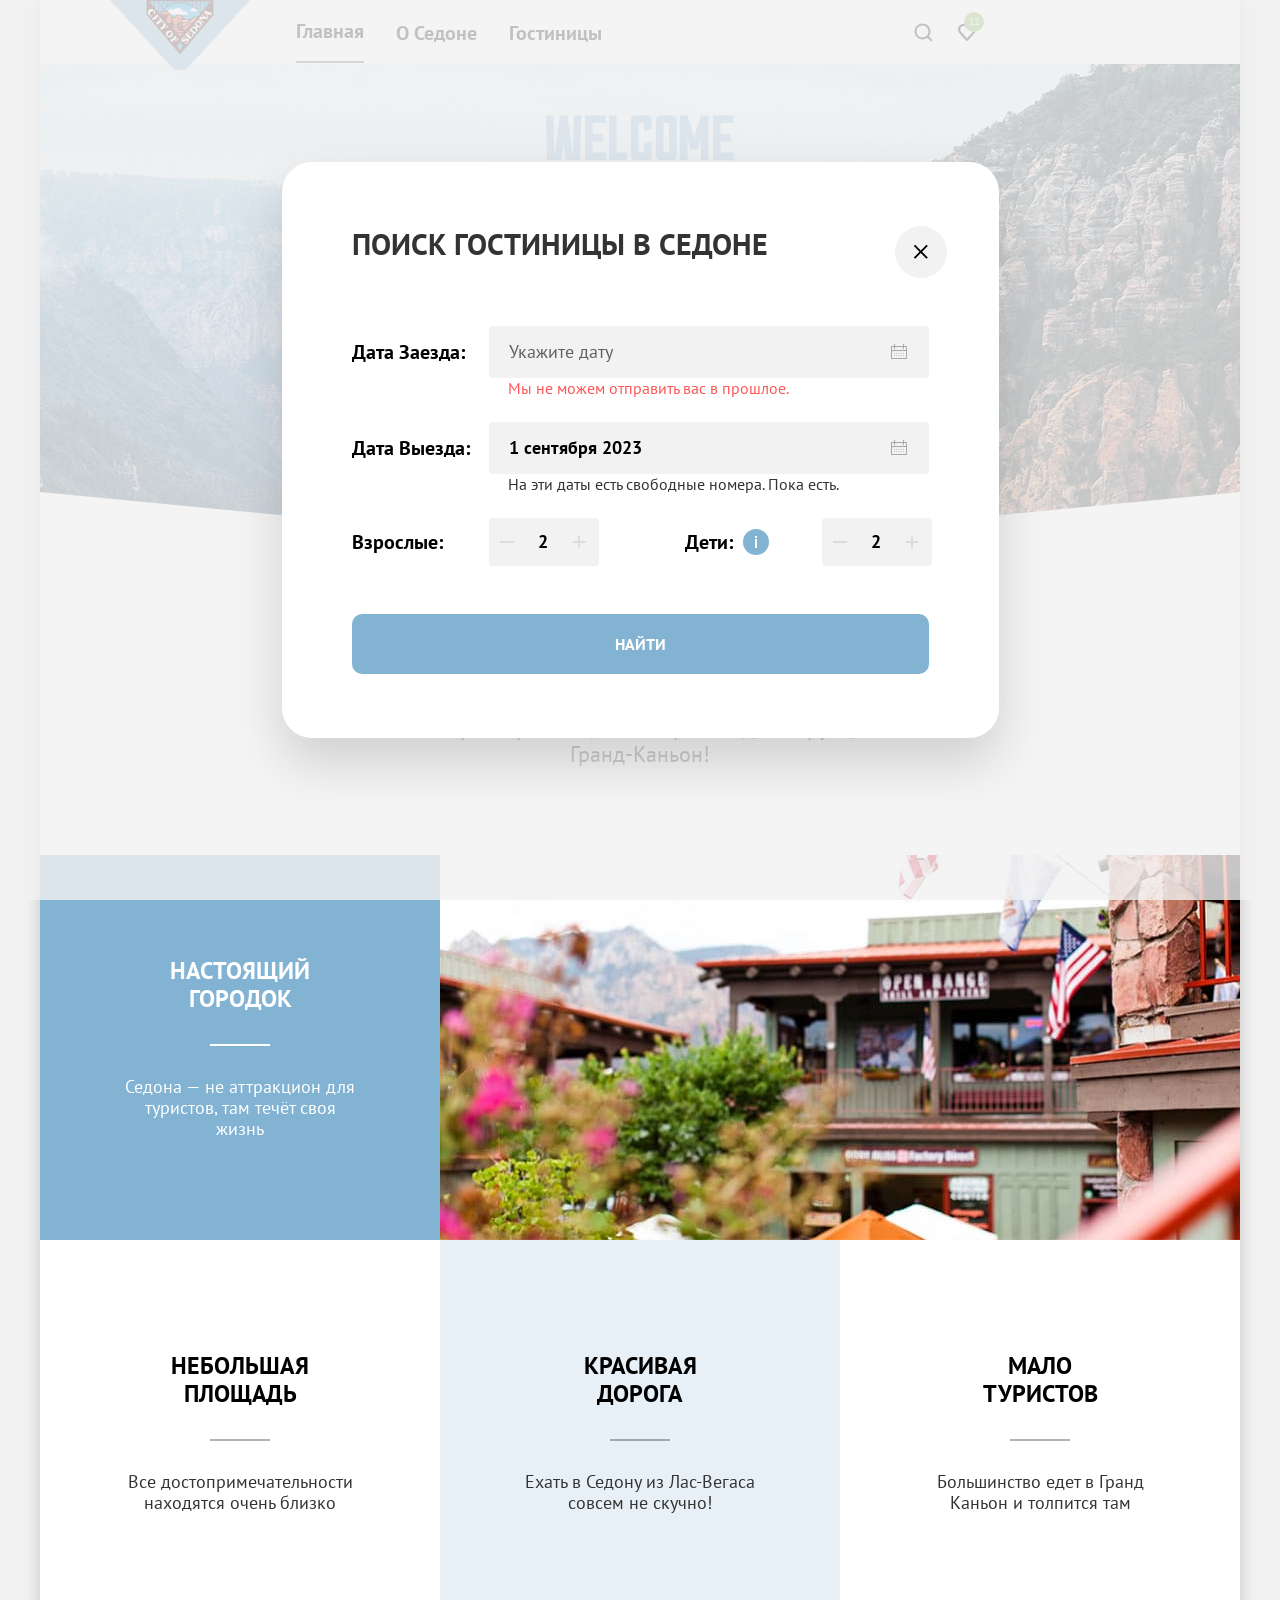
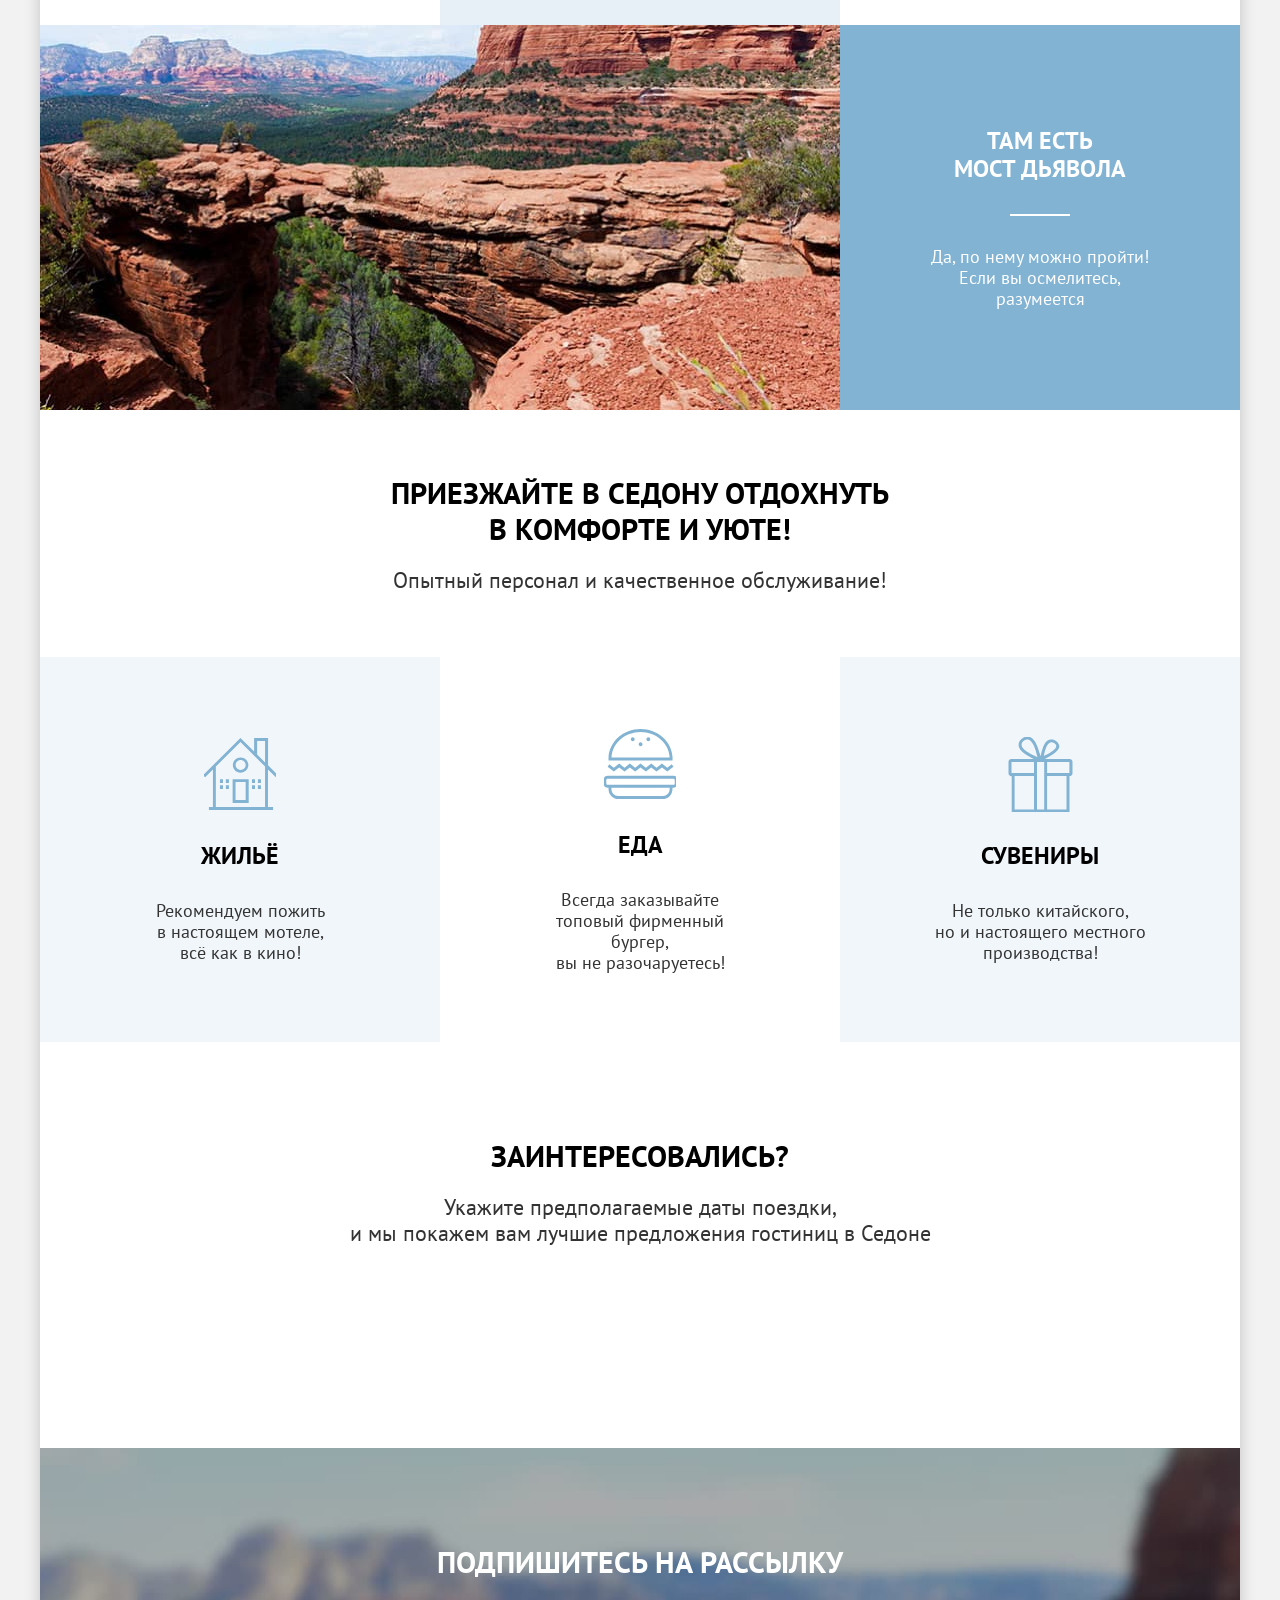
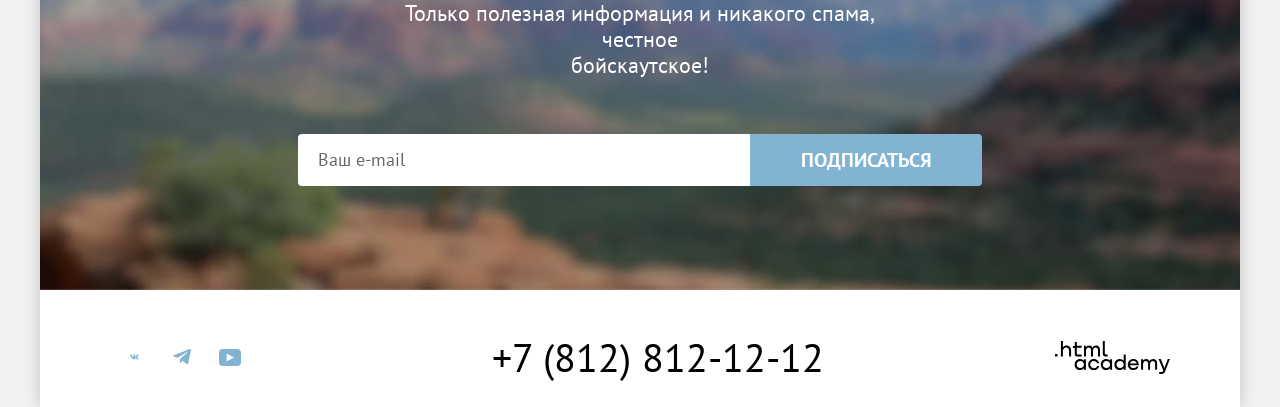
==== commit 662c13ff: "К допуску Исправлено" ====
--- a/index.html
+++ b/index.html
@@ -180,8 +180,8 @@
           <form class="search-form" action="https://echo.htmlacademy.ru/" method="post">
             <div class="field-item">
               <label class="form-label" for="check-in-date">Дата заезда:</label>
-              <input id="check-in-date" class="date-input" type="text" name="check-in-date" 
-                placeholder="Укажите дату" required>
+              <input id="check-in-date" class="date-input" type="text" name="check-in-date" placeholder="Укажите дату"
+                required>
               <p class="form-message form-message-error">Мы не можем отправить вас в прошлое.</p>
             </div>
             <div class="field-item">
--- a/styles/styles.css
+++ b/styles/styles.css
@@ -53,11 +53,10 @@
   /*Плэйсхолер*/
   --color-placeholder-one: rgba(0, 0, 0, 0.6);
   --color-placeholder-two: rgba(0, 0, 0, 0.3);
-
-
-  /*Кнопки*/
-
-  --btn-bg-one: #756157;
+  --color-placeholder-three: rgba(0, 0, 0, 1)
+    /*Кнопки*/
+
+    --btn-bg-one: #756157;
   --btn-bg-hover-one: #615048;
   --btn-bg-three: #83B3D3;
 
@@ -72,6 +71,7 @@
   --text-color-disabled: #0000004D;
   --color-black-transparent-30: rgba(0, 0, 0, 0.3);
   --color-white-transparent-30: rgba(255, 255, 255, 0.3);
+  --color-white-transparent-60: rgba(255, 255, 255, 0.6);
 
 
   /*Teнь*/
@@ -206,6 +206,17 @@
 }
 
 .navigation-link-current::after {
+  content: "";
+  position: absolute;
+  bottom: -20px;
+  left: 0;
+  width: 100%;
+  height: 2px;
+  background-color: var(--bottom-line-nav);
+}
+
+
+.navigation-link-current-hotels::after {
   content: "";
   position: absolute;
   bottom: -20px;
@@ -783,7 +794,6 @@
   background-color: var(--bg-color-modal);
   z-index: 2;
 }
-
 /*
 .modal-container-close {
   display: none;
@@ -874,7 +884,8 @@
 }
 
 .date-input::placeholder {
-  color: var(--color-placeholder-two);
+  color: var(--color-placeholder-three);
+  opacity: 60%;
   font-weight: 400;
 }
 
@@ -934,7 +945,7 @@
   mask-repeat: no-repeat;
   mask-position: center;
   mask-size: contain;
-  background-color: var(--text-color-dark);
+  background-color: var(--color-placeholder-two);
   transition: background-color 0.3s ease;
 }
 
@@ -946,7 +957,6 @@
 
 .counter-button-plus::before {
   mask-image: url("../images/svg/plus.svg");
-  background-color: var(--text-color-dark);
 
 }
 
@@ -1168,7 +1178,7 @@
 }
 
 .filter-breadcrumbs-link-home:hover::before {
-  background-color: var(--text-color-active);
+  background-color: var(--color-white-transparent-60);
 }
 
 .filter-breadcrumbs-link:hover {
@@ -1268,6 +1278,22 @@
   mask-position: center;
   mask-size: contain;
   background-color: var(--checkbox-color-one);
+}
+
+.control:hover {
+  color: var(--color-white-transparent-60);
+}
+
+.control:hover .control-input {
+  background-color: var(--color-white-transparent-60);
+}
+
+.control:active {
+  color: var(--text-color-active);
+}
+
+.control:active .control-input {
+  background-color: var(--text-color-active);
 }
 
 .control-input[type="radio"] {
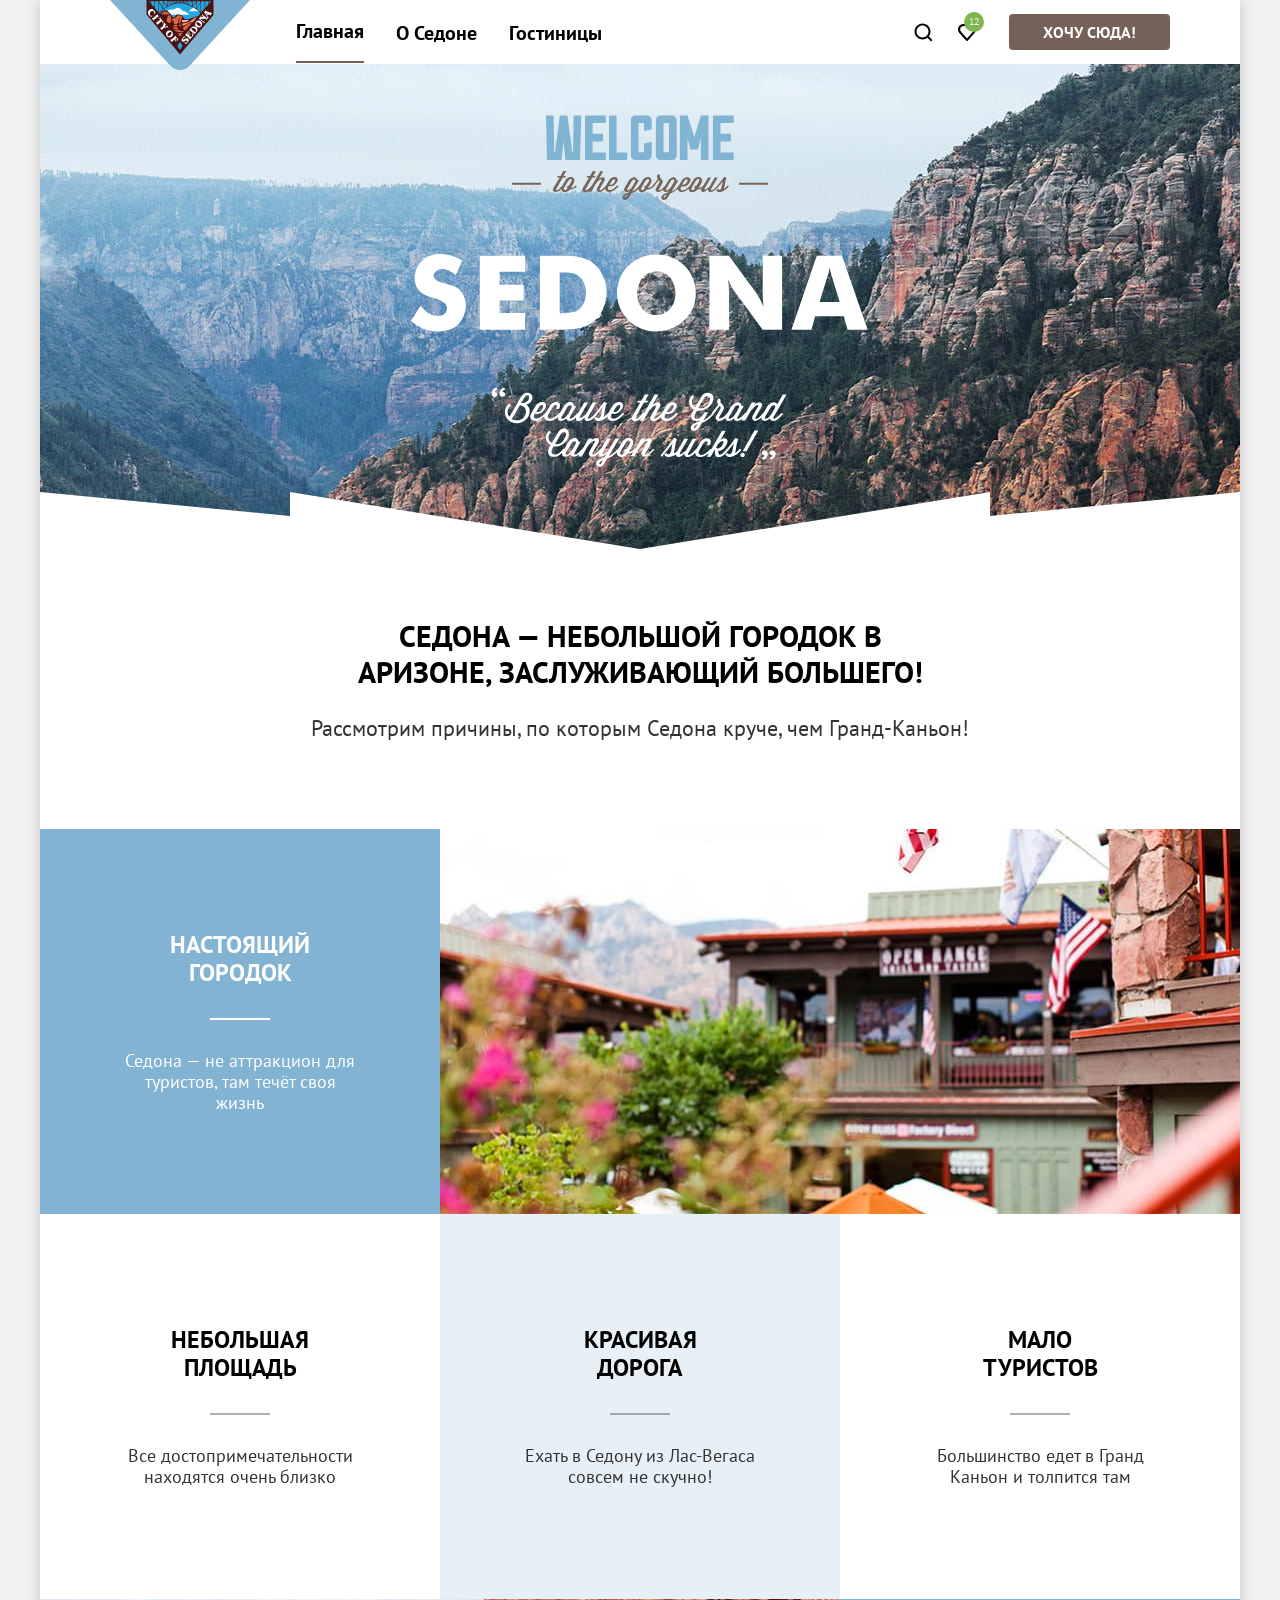
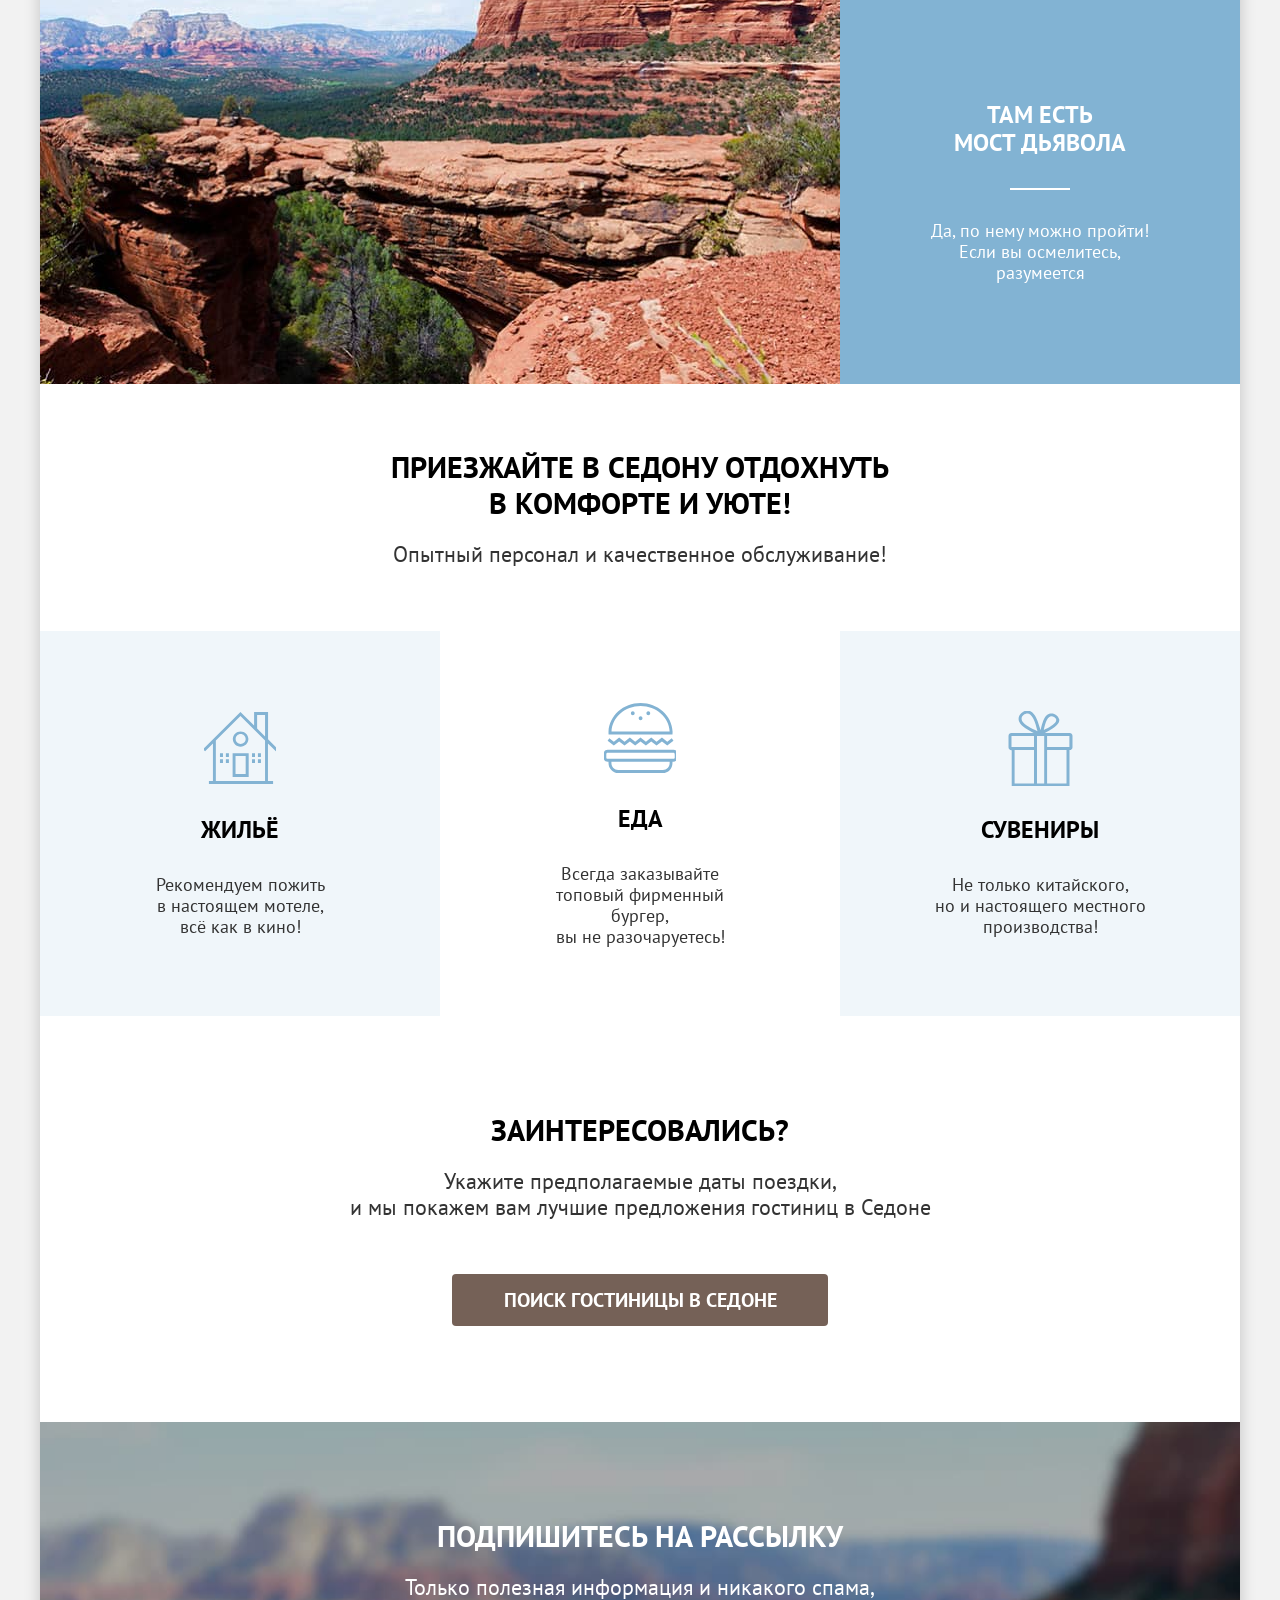
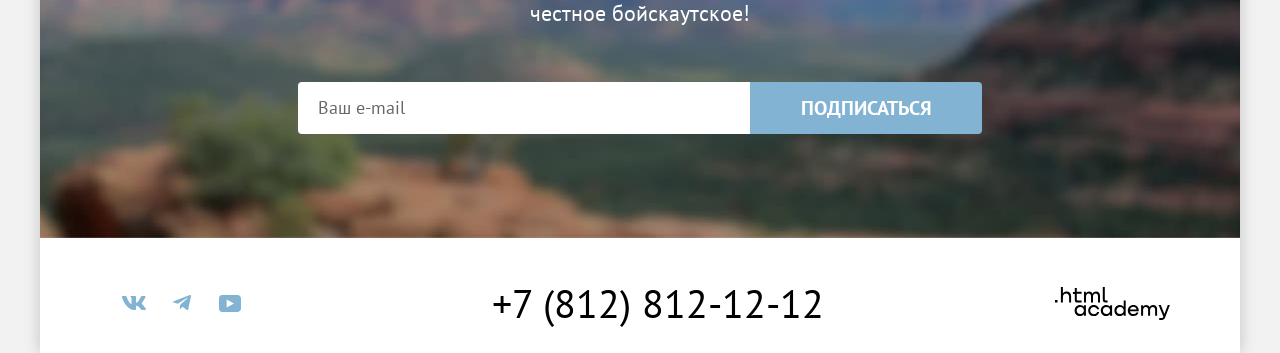
==== commit 485faec9: "Добавлен перенос Перенос" ====
--- a/index.html
+++ b/index.html
@@ -124,7 +124,7 @@
         </section>
         <section class="booking">
           <h2 class="section-title booking-title">Заинтересовались?</h2>
-          <p class="section-description booking-description">Укажите предполагаемые даты поездки,
+          <p class="section-description booking-description">Укажите предполагаемые даты поездки, <br>
             и мы покажем вам лучшие предложения гостиниц в Седоне</p>
           <button class="button button-booking" type="button">Поиск гостиницы в Седоне</button>
 
--- a/styles/styles.css
+++ b/styles/styles.css
@@ -45,6 +45,8 @@
   --color-grey: #e5e5e5;
   --color-black: #000000;
   --color-blue-light: #83b3d3;
+  --color-breadcrumbs-hover: rgba(255, 255, 255, 0.6);
+  --color-breadcrumbs-active: rgba(255, 255, 255, 0.3);
 
 
   /*Чекбоксы*/
@@ -53,10 +55,11 @@
   /*Плэйсхолер*/
   --color-placeholder-one: rgba(0, 0, 0, 0.6);
   --color-placeholder-two: rgba(0, 0, 0, 0.3);
-  --color-placeholder-three: rgba(0, 0, 0, 1)
-    /*Кнопки*/
-
-    --btn-bg-one: #756157;
+  --color-placeholder-three: rgba(0, 0, 0, 1);
+
+  /*Кнопки*/
+
+  --btn-bg-one: #756157;
   --btn-bg-hover-one: #615048;
   --btn-bg-three: #83B3D3;
 
@@ -362,20 +365,21 @@
 }
 
 .section-description {
-  font-family: var(--font-family-basic);
+  font-family: var(--font-family-basic), serif, sans-serif;
   font-weight: 400;
   font-size: 22px;
   line-height: 26px;
   display: flex;
   text-align: center;
-  margin: 0 auto;
-  padding: 0;
+  padding: 0;
+  max-width: 670px;
   color: var(--text-color-middle);
-  white-space: pre-line;
 }
 
 .advantages-description {
-  margin-bottom: 88px;
+  margin: 0 auto 88px;
+  padding: 0;
+
 }
 
 .advantages-list {
@@ -556,7 +560,7 @@
 }
 
 .services-description {
-  margin-bottom: 64px;
+  margin: 0 0 64px 0;
 }
 
 .booking {
@@ -573,7 +577,7 @@
 }
 
 .booking-description {
-  margin-bottom: 54px;
+  margin: 0 0 54px 0;
 }
 
 .button-booking {
@@ -663,12 +667,13 @@
   grid-template-columns: min-content 1fr min-content;
   align-items: center;
   gap: 40px;
-  padding: 47px 70px 30px;
+  padding: 45px 70px 30px;
 }
 
 .footer-info-contacts {
   display: flex;
-  justify-content: center;
+  flex-direction: column;
+  margin: 0 auto;
 }
 
 .footer-info-phone {
@@ -794,10 +799,10 @@
   background-color: var(--bg-color-modal);
   z-index: 2;
 }
-/*
+
 .modal-container-close {
   display: none;
-} */
+}
 
 .modal-auth {
   position: relative;
@@ -1182,11 +1187,11 @@
 }
 
 .filter-breadcrumbs-link:hover {
-  color: var(--text-color-active);
+  color: var(--color-breadcrumbs-hover);
 }
 
 .filter-breadcrumbs-link:active {
-  color: var(--text-color-active);
+  color: var(--color-breadcrumbs-active);
 }
 
 .filter-breadcrumbs-link-active {
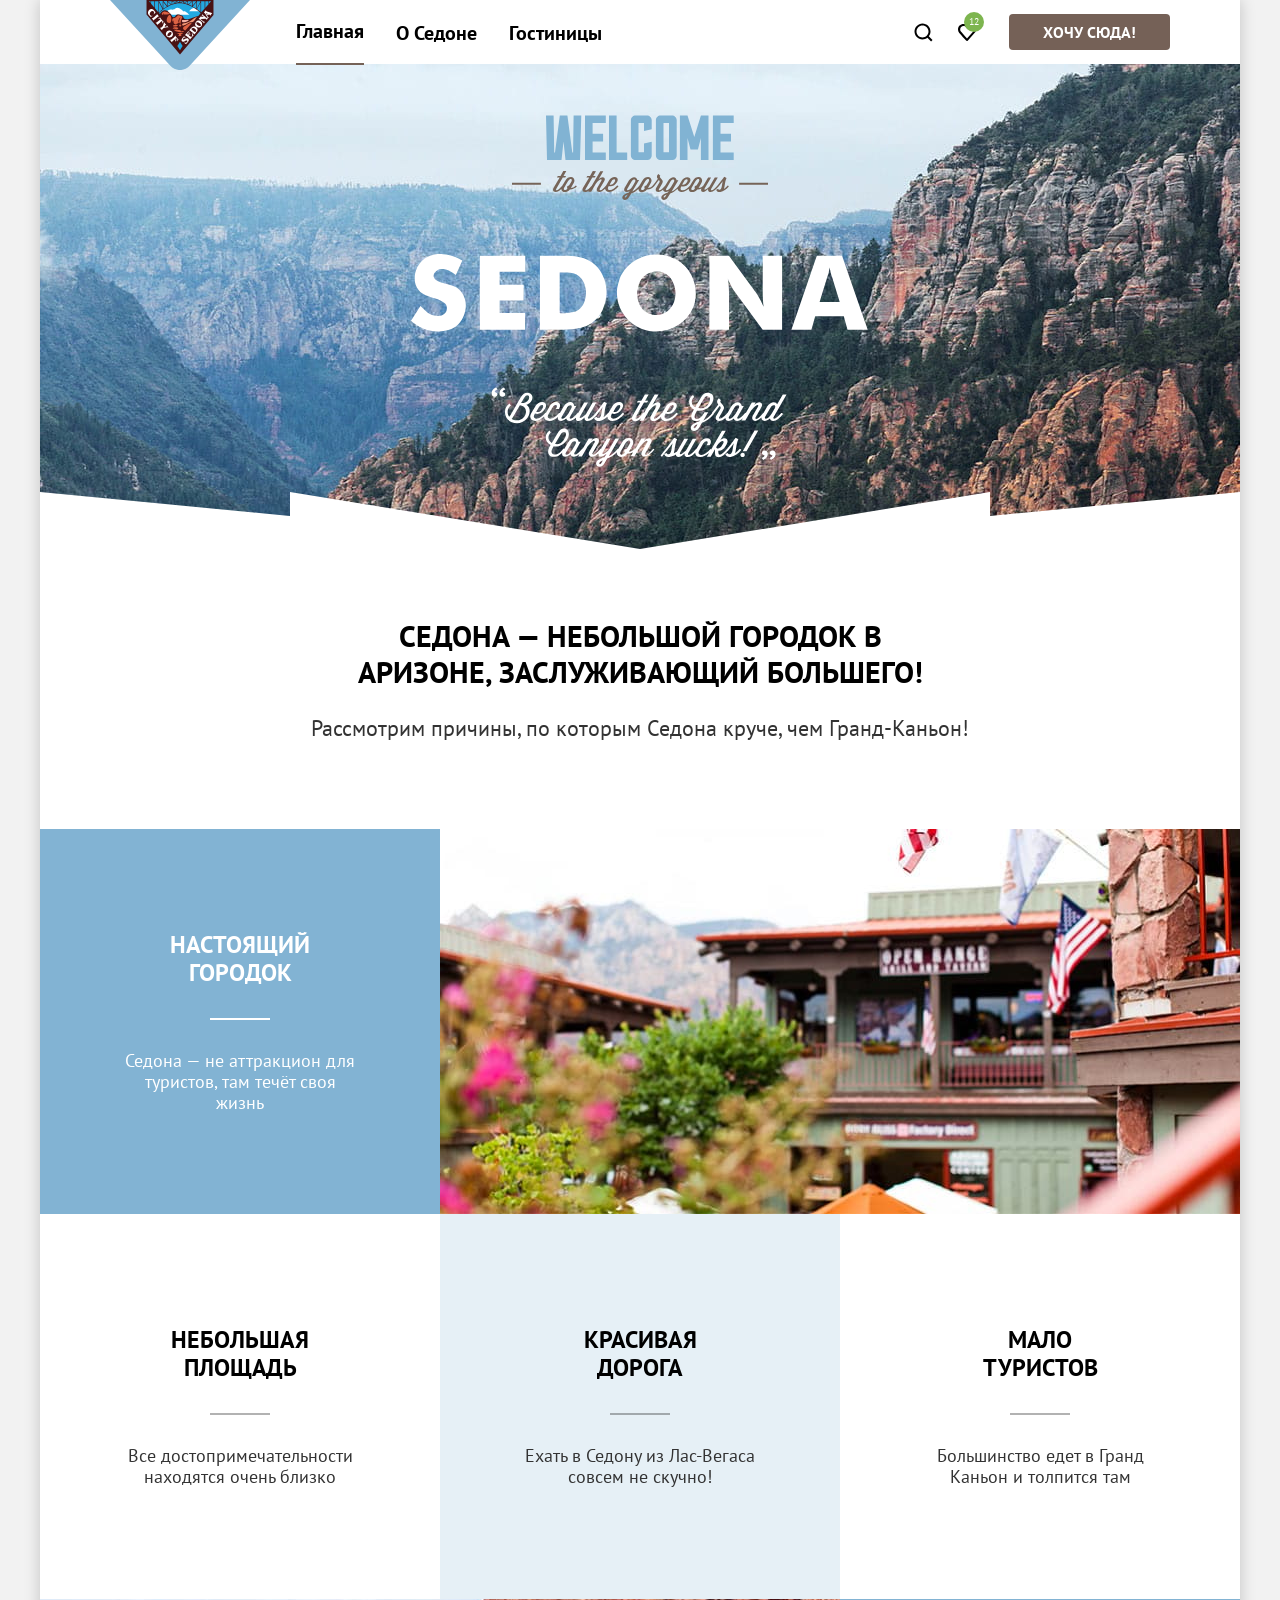
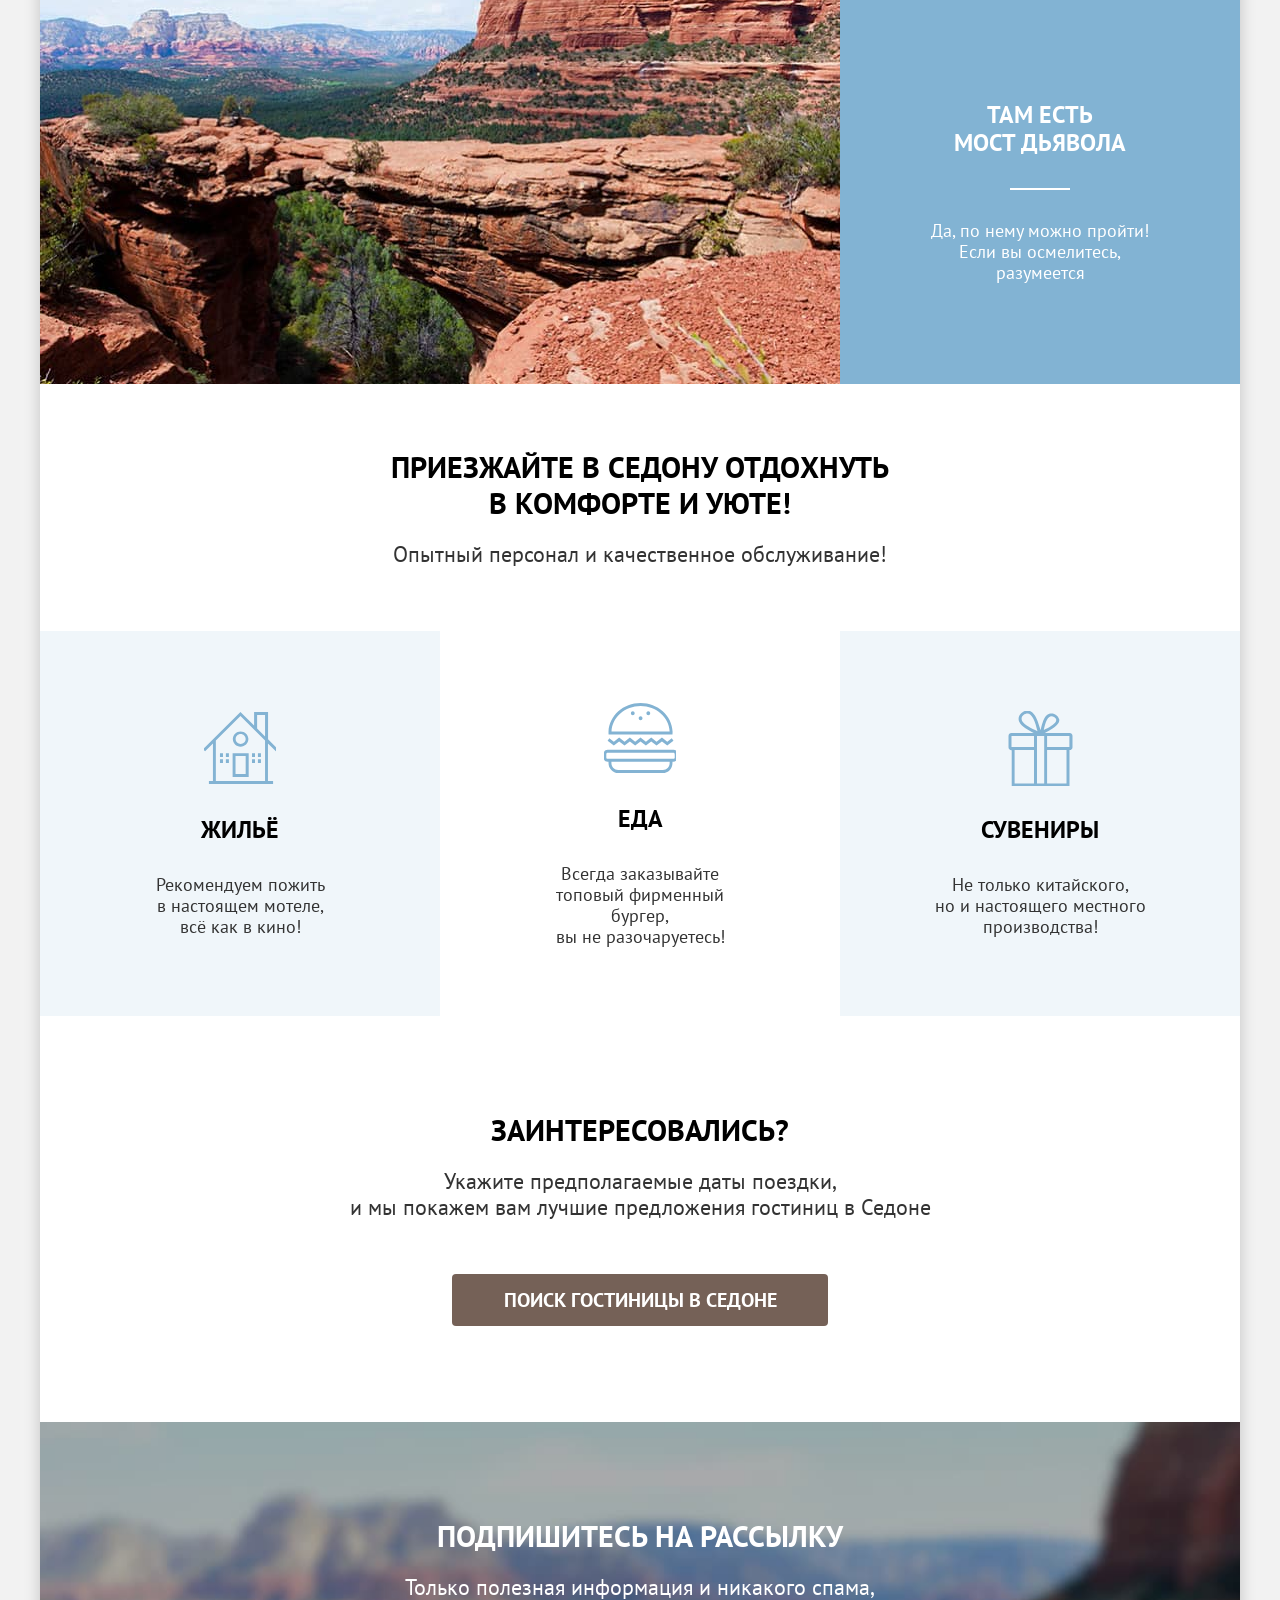
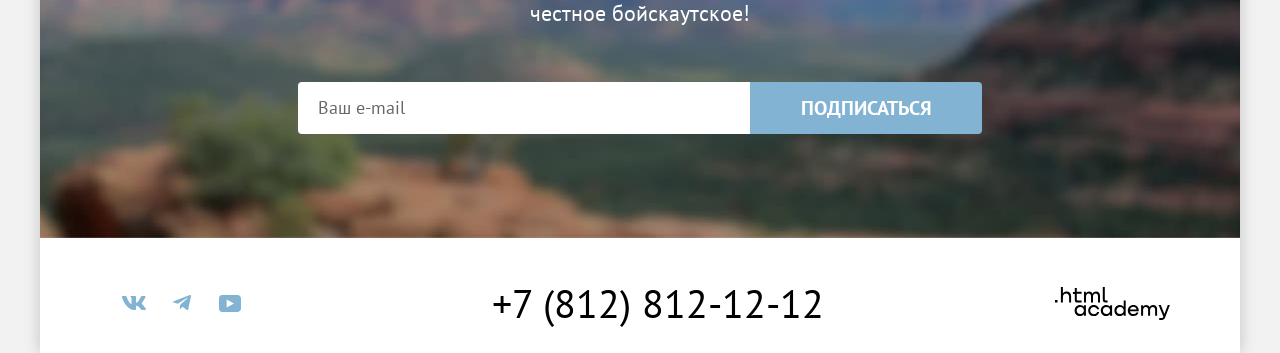
==== commit 6a99b497: "Исправления по критериям Исправлено" ====
--- a/index.html
+++ b/index.html
@@ -17,7 +17,7 @@
         <nav class="navigation">
           <ul class="navigation-list">
             <li class="navigation-item">
-              <a class="navigation-link navigation-link-current" href="index.html" aria-current="page">Главная</a>
+              <a class="navigation-link navigation-link-current" aria-current="page">Главная</a>
             </li>
             <li class="navigation-item">
               <a class="navigation-link" href="#">О Седоне</a>
@@ -82,7 +82,6 @@
               </div>
             </li>
             <li class="advantages-item">
-              <!-- <img src="images/advantages/bridge.jpg" width="800" height="385" alt="Мост"> -->
               <div class="card card-img card-last">
                 <h3 class="card-title">Там есть <br>мост дьявола</h3>
                 <p class="card-description">Да, по нему можно пройти! Если вы осмелитесь, разумеется</p>
@@ -172,7 +171,7 @@
     </div>
     <div class="modal-container modal-container-close">
       <div class="modal modal-auth">
-        <button class="modal-close-button">
+        <button class="modal-close-button" type="button">
           <span class="visually-hidden">Закрыть</span>
         </button>
         <section class="modal-content">
@@ -180,8 +179,8 @@
           <form class="search-form" action="https://echo.htmlacademy.ru/" method="post">
             <div class="field-item">
               <label class="form-label" for="check-in-date">Дата заезда:</label>
-              <input id="check-in-date" class="date-input" type="text" name="check-in-date" placeholder="Укажите дату"
-                required>
+              <input id="check-in-date" class="date-input" type="text" name="check-in-date" value="27 апреля 2020"
+                placeholder="Укажите дату" required>
               <p class="form-message form-message-error">Мы не можем отправить вас в прошлое.</p>
             </div>
             <div class="field-item">
@@ -196,7 +195,7 @@
                 <button class="counter-button counter-button-minus" type="button">
                   <span class="visually-hidden">Уменьшить количество</span>
                 </button>
-                <input id="adult" class="input modal-number" type="number" name="adult" value="2">
+                <input id="adult" class="input modal-number" type="number" name="adult" value="2" placeholder="1">
                 <button class="counter-button counter-button-plus" type="button">
                   <span class="visually-hidden">Увеличить количество</span>
                 </button>
@@ -217,7 +216,7 @@
                 <button class="counter-button counter-button-minus" type="button">
                   <span class="visually-hidden">Уменьшить количество</span>
                 </button>
-                <input id="children" class="input modal-number" type="number" name="children" value="2">
+                <input id="children" class="input modal-number" type="number" name="children" value="2" placeholder="1">
                 <button class="counter-button counter-button-plus" type="button">
                   <span class="visually-hidden">Увеличить количество</span>
                 </button>
--- a/styles/styles.css
+++ b/styles/styles.css
@@ -2,7 +2,7 @@
 @font-face {
   font-family: "PTSans";
   src: url("../fonts/ptsans-400.woff2") format("woff2");
-  font-weight: 400;
+  filte font-weight: 400;
   font-style: normal;
   font-display: swap;
 }
@@ -15,7 +15,7 @@
   font-display: swap;
 }
 
-/* Кастомные переменные */
+/* Кfilteстомные переменные */
 
 :root {
 
@@ -54,8 +54,7 @@
 
   /*Плэйсхолер*/
   --color-placeholder-one: rgba(0, 0, 0, 0.6);
-  --color-placeholder-two: rgba(0, 0, 0, 0.3);
-  --color-placeholder-three: rgba(0, 0, 0, 1);
+
 
   /*Кнопки*/
 
@@ -75,6 +74,8 @@
   --color-black-transparent-30: rgba(0, 0, 0, 0.3);
   --color-white-transparent-30: rgba(255, 255, 255, 0.3);
   --color-white-transparent-60: rgba(255, 255, 255, 0.6);
+  --color-plus-minus-modal: rgba(117, 97, 87, 0.3);
+  --color-symbol-modal-hover: rgba(0, 0, 0, 1);
 
 
   /*Teнь*/
@@ -88,6 +89,7 @@
   --outline-one: #83B3D3;
   --outline-two: #68A2CA;
   --bg-color-disabled: #0000004D;
+  --color-counter-focus: rgba(130, 179, 211, 1);
 
   /*Линии*/
 
@@ -199,7 +201,8 @@
 }
 
 .navigation-link:hover,
-.navigation-link:focus-visible {
+.navigation-link:focus-visible,
+.navigation-link:active {
   opacity: 60%;
 }
 
@@ -211,7 +214,7 @@
 .navigation-link-current::after {
   content: "";
   position: absolute;
-  bottom: -20px;
+  bottom: -22px;
   left: 0;
   width: 100%;
   height: 2px;
@@ -238,7 +241,8 @@
   line-height: 20px;
   text-transform: uppercase;
   text-decoration: none;
-  display: inline-block;
+  display: block;
+  box-sizing: border-box;
   padding: 8px 34px;
   border: none;
   border-radius: 4px;
@@ -258,17 +262,29 @@
   color: var(--text-color-active);
 }
 
+.button:disabled {
+  border-color: var(--bg-color-disabled);
+  color: var(--text-color-middle);
+  pointer-events: none;
+  opacity: 0.3;
+}
+
 .navigation-user-list {
   display: flex;
-  align-items: center;
+  flex-wrap: nowrap;
+  align-items: center;
+  justify-content: flex-end;
   margin: 0;
   padding: 0;
   list-style: none;
+  max-width: 330px;
+  margin-bottom: auto;
 }
 
 .navigation-user-item {
   display: flex;
   width: auto;
+  max-width: 100%;
 }
 
 .navigation-user-link {
@@ -285,11 +301,8 @@
   flex-shrink: 0;
 }
 
-.navigation-user-item:last-child .button {
-  white-space: nowrap;
-}
-
-.navigation-user-link:hover {
+.navigation-user-link:hover,
+.navigation-user-link:active {
   opacity: 50%;
 }
 
@@ -305,7 +318,7 @@
   border-radius: 100vw;
   box-sizing: border-box;
   padding: 5px;
-  font-family: var(--font-family-basic);
+  font-family: var(--font-family-basic), serif;
   font-weight: 400;
   font-size: 10px;
   line-height: 10px;
@@ -347,7 +360,7 @@
 }
 
 .section-title {
-  font-family: var(--font-family-basic);
+  font-family: var(--font-family-basic), serif;
   font-weight: 700;
   font-size: 30px;
   line-height: 36px;
@@ -379,7 +392,6 @@
 .advantages-description {
   margin: 0 auto 88px;
   padding: 0;
-
 }
 
 .advantages-list {
@@ -395,19 +407,18 @@
   background-color: var(--bg-color-first);
 }
 
-.advantages-item:nth-child(1),
-.advantages-item:nth-child(5) {
-
+.advantages-item:nth-child(2n):not(:last-child) {
+  background-color: transparent;
+}
+
+.advantages-item:nth-child(2n+1):not(:first-child):not(:last-child) {
+  background-color: var(--bg-color-second);
+}
+
+.advantages-item:first-child,
+.advantages-item:last-child {
   grid-column: span 3;
-}
-
-.advantages-item:nth-child(2),
-.advantages-item:nth-child(4) {
-  background-color: transparent;
-}
-
-.advantages-item:nth-child(3) {
-  background-color: var(--bg-color-second);
+  background-color: var(--bg-color-first);
 }
 
 .card {
@@ -451,7 +462,8 @@
   line-height: 28px;
   text-align: center;
   text-transform: uppercase;
-  display: inline-block;
+  display: flex;
+  justify-content: center;
   white-space: pre-line;
 }
 
@@ -471,6 +483,7 @@
 }
 
 .card-title-services {
+  display: block;
   margin: 0 0 30px 0;
   min-height: 28px;
   position: relative;
@@ -582,7 +595,7 @@
 
 .button-booking {
   width: 376px;
-  height: 52px;
+  min-height: 52px;
   font-size: 20px;
   line-height: 36px;
 }
@@ -640,9 +653,14 @@
   background-color: var(--bg-color-hover-three);
 }
 
+.subscription-email:active {
+  background-color: var(--bg-color-hover-one)
+}
+
 .button-subscription {
   background-color: var(--bg-color-first);
   padding: 8px 50px;
+  min-height: 52px;
   font-family: inherit;
   font-weight: 700;
   font-size: 20px;
@@ -651,6 +669,9 @@
   text-transform: uppercase;
   border: none;
   border-radius: 0 4px 4px 0;
+  box-sizing: border-box;
+  white-space: normal;
+  word-wrap: break-word;
 }
 
 .button-subscription:hover,
@@ -679,7 +700,7 @@
 .footer-info-phone {
   display: block;
   width: 340px;
-  font-family: var(--font-family-basic);
+  font-family: var(--font-family-basic), serif;
   font-weight: 400;
   font-size: 40px;
   line-height: 40px;
@@ -800,6 +821,8 @@
   z-index: 2;
 }
 
+
+
 .modal-container-close {
   display: none;
 }
@@ -867,7 +890,7 @@
 }
 
 .date-input {
-  font-family: var(--font-family-basic);
+  font-family: var(--font-family-basic), serif;
   border-radius: 4px;
   max-width: 440px;
   padding: 14px 58px 14px 20px;
@@ -885,13 +908,15 @@
 }
 
 .date-input {
-  user-select: none;
+  font-family: var(--font-family-basic), serif, sans-serif;
+  font-weight: 700;
+  font-size: 18px;
+  line-height: 24px;
 }
 
 .date-input::placeholder {
-  color: var(--color-placeholder-three);
+  color: var(--color-placeholder-one);
   opacity: 60%;
-  font-weight: 400;
 }
 
 .date-input:hover,
@@ -924,6 +949,7 @@
 }
 
 .counter-button {
+  position: relative;
   display: flex;
   justify-content: center;
   align-items: center;
@@ -933,6 +959,27 @@
   border: none;
   cursor: pointer;
   background-color: var(--bg-color-grey-lightest);
+}
+
+.counter-button::after {
+  content: "";
+  position: absolute;
+  inset: 0;
+  margin: auto;
+  width: 22px;
+  height: 22px;
+  border-radius: 4px;
+  border: 3px solid transparent;
+  pointer-events: none;
+  transition: border-color 0.2s ease;
+}
+
+.counter-button:focus-visible {
+  outline: none;
+}
+
+.counter-button:focus-visible::after {
+  border-color: var(--color-counter-focus);
 }
 
 .counter-button-minus {
@@ -950,7 +997,7 @@
   mask-repeat: no-repeat;
   mask-position: center;
   mask-size: contain;
-  background-color: var(--color-placeholder-two);
+  background-color: var(--color-plus-minus-modal);
   transition: background-color 0.3s ease;
 }
 
@@ -962,16 +1009,18 @@
 
 .counter-button-plus::before {
   mask-image: url("../images/svg/plus.svg");
-
-}
-
-.counter-button:hover::before,
-.counter-button:focus::before {
-  background-color: var(--text-color-dark);
+}
+
+.counter-button:hover::before {
+  background-color: var(--color-symbol-modal-hover);
+}
+
+.counter-button:focus-visible::before {
+  background-color: var(--color-symbol-modal-hover);
 }
 
 .counter-button:active::before {
-  background-color: var(--text-color-dark);
+  background-color: var(--color-plus-minus-modal);
 }
 
 .modal-number {
@@ -984,6 +1033,10 @@
   font-weight: 700;
   font-size: 18px;
   line-height: 20px;
+}
+
+.modal-number::placeholder {
+  color: var(--color-placeholder-one);
 }
 
 .tooltip-wrapper {
@@ -1057,6 +1110,10 @@
 }
 
 .modal-button {
+  font-family: var(--font-family-basic), serif, sans-serif;
+  font-weight: 700;
+  font-size: 20px;
+  line-height: 24px;
   grid-column: 1 / -1;
   margin-top: 25px;
   max-width: 577px;
@@ -1106,16 +1163,17 @@
 
 .filter {
   background-image: url("../images/background/filter.jpg");
+  background-repeat: no-repeat;
+  background-size: cover;
   background-color: var(--bg-color-images);
   color: var(--text-color-light);
   padding: 35px 70px 70px;
   margin: 0;
-  align-items: start;
 
 }
 
 .filter-title {
-  font-family: var(--font-family-basic);
+  font-family: var(--font-family-basic), serif;
   font-weight: 700;
   font-size: 60px;
   line-height: 78px;
@@ -1190,7 +1248,8 @@
   color: var(--color-breadcrumbs-hover);
 }
 
-.filter-breadcrumbs-link:active {
+.filter-breadcrumbs-link:active,
+.filter-breadcrumbs-link:focus-visible {
   color: var(--color-breadcrumbs-active);
 }
 
@@ -1214,7 +1273,7 @@
 
 .filter-group {
   flex: 0 0 auto;
-  margin: 0 75px 0 0;
+  margin: 0 70px 0 0;
   padding: 0;
   border: none;
 }
@@ -1228,8 +1287,8 @@
 .filter-group-range {
   flex: 0 0 288px;
   width: 288px;
-  margin: 0 0 0 70px;
-
+  margin: 0 0 0 auto;
+  padding: 0 0 0 10px;
 }
 
 .filter-group legend {
@@ -1250,7 +1309,7 @@
 }
 
 .control {
-  font-family: var(--font-family-basic);
+  font-family: var(--font-family-basic), serif;
   font-weight: 400;
   font-size: 18px;
   line-height: 23px;
@@ -1334,7 +1393,7 @@
   display: inline-block;
   padding: 12px 53px 12px 20px;
   box-sizing: border-box;
-  font-family: var(--font-family-basic);
+  font-family: var(--font-family-basic), serif;
   font-weight: 700;
   font-size: 18px;
   line-height: 24px;
@@ -1343,10 +1402,20 @@
   transition: background-color 0.3s ease;
 }
 
+.range-input::placeholder {
+  color: var(--color-placeholder-one);
+}
+
 .input[type="number"]::-webkit-outer-spin-button,
 .input[type="number"]::-webkit-inner-spin-button {
   appearance: none;
   margin: 0;
+}
+
+
+.input[type="number"] {
+  -moz-appearance: textfield;
+  appearance: textfield;
 }
 
 .range-input:hover,
@@ -1369,11 +1438,11 @@
   transform: translateY(-50%);
   text-transform: lowercase;
   font-family: var(--font-family-basic), serif, sans-serif;
-  font-weight: 700;
+  font-weight: 400;
   font-size: 18px;
   line-height: 24px;
   text-align: right;
-  color: var(--color-placeholder-two);
+  color: var(--color-placeholder-one);
 }
 
 .range-scale {
@@ -1414,7 +1483,7 @@
 
 .toggle-max {
   top: -8px;
-  right: -10px;
+  right: -8px;
 }
 
 .search-result {
@@ -1477,7 +1546,7 @@
 }
 
 .custom-select:focus-visible {
-  border-color: var(--outline-two);
+  border-color: var(--text-color-dark);
   outline: none;
 }
 
@@ -1494,6 +1563,8 @@
   list-style-type: none;
   flex: 0 0 auto;
   display: flex;
+  flex-wrap: wrap;
+  width: 160px;
   gap: 8px;
 }
 
@@ -1573,8 +1644,7 @@
 .button-reset:focus-visible {
   color: var(--text-color-active);
   background-color: transparent;
-  outline: none;
-  border: 1px solid var(--outline-one);
+  outline-offset: 2px;
 }
 
 .button-reset:active {
@@ -1653,16 +1723,21 @@
 
 .button-more {
   text-decoration: none;
+  display: inline-block;
   padding: 8px;
   text-align: center;
   width: auto;
+  height: min-content;
 }
 
 .button-favorite {
   background-color: var(--bg-color-first);
+  display: inline-block;
   padding: 8px;
   width: auto;
+  height: min-content;
   transition: background-color 0.3s ease;
+
 }
 
 .button-favorite:hover {
@@ -1751,6 +1826,12 @@
 .stars-two::after {
   content: "";
   width: 92px;
+}
+
+
+.stars-five::after {
+  content: "";
+  width: 18px;
 }
 
 .rating {
@@ -1858,6 +1939,7 @@
   line-height: 36px;
   text-transform: uppercase;
   white-space: pre-line;
+  text-align: center;
 }
 
 .subscription-hotels p {
@@ -1871,12 +1953,16 @@
 
 .mail-input {
   background-color: var(--body-bg-color);
-  font-family: inherit;
+  font-family: var(--font-family-basic), serif, sans-serif;
+  font-size: 18px;
+  line-height: 24px;
+  font-weight: 400;
   cursor: pointer;
+  color: var(--text-color-dark);
 }
 
 .mail-input::placeholder {
-  color: var(--text-color-dark);
+  color: var(--color-placeholder-one);
 }
 
 .mail-input:hover,
@@ -1898,7 +1984,11 @@
   font-weight: 700;
   font-size: 20px;
   line-height: 36px;
-}
+  box-sizing: border-box;
+  white-space: normal;
+  word-wrap: break-word;
+}
+
 
 .button-mail:hover {
   background-color: var(--bg-color-hover-one);
